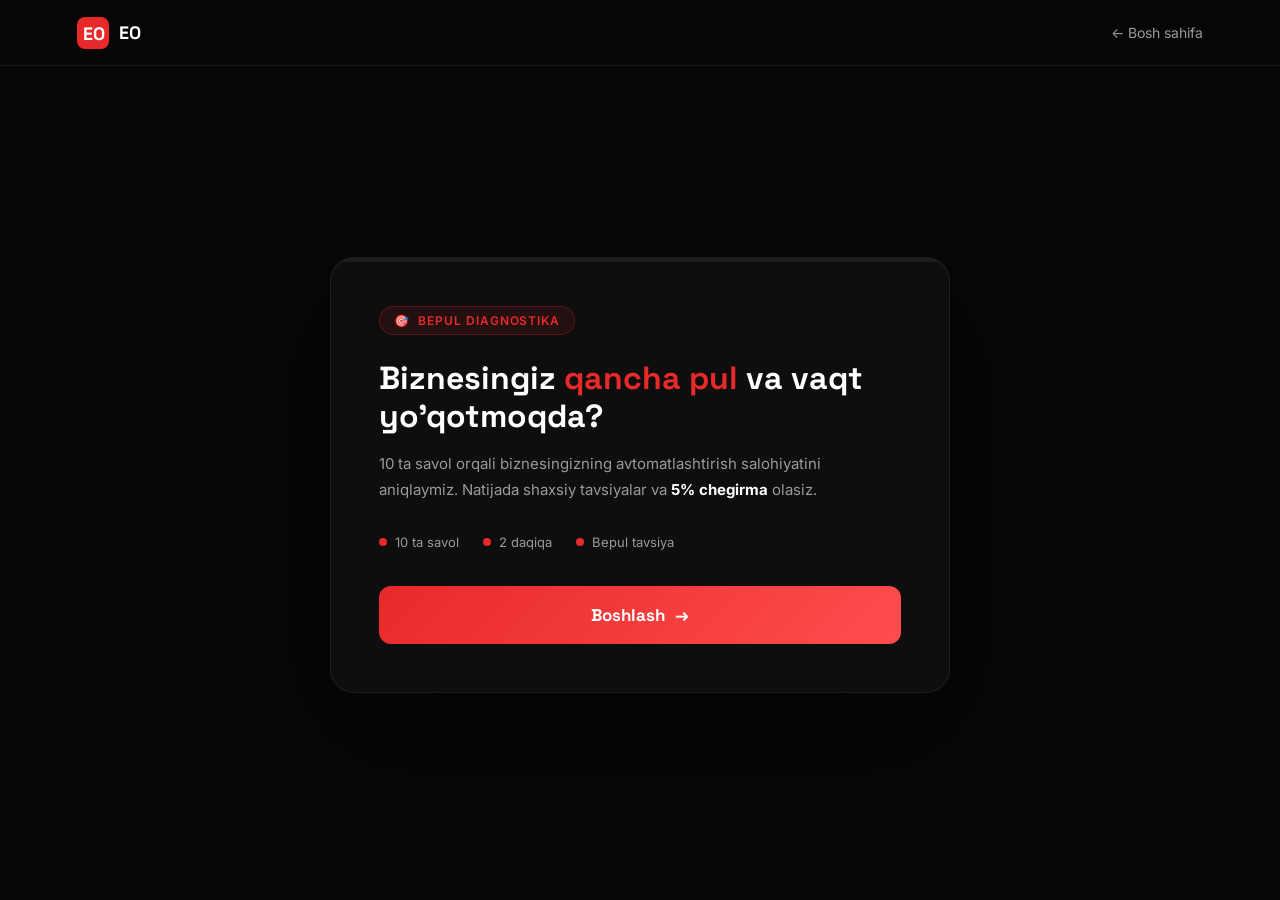
==== quiz.html @ 96eaebfc "Add business diagnostic quiz page for lead generation Co-Authored-By: Claude Sonnet 4.6 <noreply@ant" ====
<!DOCTYPE html>
<html lang="uz">
<head>
  <meta charset="UTF-8">
  <meta name="viewport" content="width=device-width, initial-scale=1.0">
  <title>Bepul Biznes Diagnostika — EO Automation</title>
  <meta name="description" content="Biznesingizni 2 daqiqada diagnostika qiling. 10 ta savol va bepul tavsiya + 5% chegirma.">
  <link href="https://fonts.googleapis.com/css2?family=Space+Grotesk:wght@400;500;600;700;800&family=Inter:wght@400;500;600;700&display=swap" rel="stylesheet">
  <style>
    *, *::before, *::after { box-sizing: border-box; margin: 0; padding: 0; }
    html { scroll-behavior: smooth; }

    :root {
      --bg:    #070707;
      --bg2:   #0e0e0e;
      --bg3:   #141414;
      --bd:    rgba(232,41,42,0.18);
      --bd2:   rgba(255,255,255,0.07);
      --red:   #E8292A;
      --red2:  #FF4D4D;
      --white: #FFFFFF;
      --gray:  #9A9A9A;
      --muted: #444;
      --r:     14px;
    }

    body {
      background: var(--bg);
      color: var(--white);
      font-family: 'Inter', sans-serif;
      min-height: 100vh;
      -webkit-font-smoothing: antialiased;
      overflow-x: hidden;
    }

    ::-webkit-scrollbar { width: 4px; }
    ::-webkit-scrollbar-track { background: var(--bg); }
    ::-webkit-scrollbar-thumb { background: var(--red); border-radius: 2px; }

    /* ── NAV ── */
    nav {
      position: fixed; top: 0; left: 0; right: 0; z-index: 100;
      display: flex; align-items: center; justify-content: space-between;
      padding: 0 6%; height: 66px;
      background: rgba(7,7,7,0.9);
      backdrop-filter: blur(24px);
      border-bottom: 1px solid var(--bd2);
    }
    .nav-logo {
      display: flex; align-items: center; gap: 10px;
      text-decoration: none;
    }
    .nav-logo svg { width: 32px; height: 32px; }
    .nav-logo span {
      font-family: 'Space Grotesk', sans-serif;
      font-weight: 700; font-size: 18px; color: var(--white);
    }
    .nav-back {
      color: var(--gray); font-size: 14px; text-decoration: none;
      display: flex; align-items: center; gap: 6px;
      transition: color .2s;
    }
    .nav-back:hover { color: var(--white); }

    /* ── WRAPPER ── */
    .quiz-wrapper {
      min-height: 100vh;
      display: flex; align-items: center; justify-content: center;
      padding: 90px 20px 40px;
    }

    /* ── CARD ── */
    .quiz-card {
      width: 100%; max-width: 620px;
      background: var(--bg2);
      border: 1px solid var(--bd2);
      border-radius: 24px;
      overflow: hidden;
      box-shadow: 0 40px 120px rgba(0,0,0,0.6);
    }

    /* ── PROGRESS BAR ── */
    .progress-bar-wrap {
      height: 4px; background: rgba(255,255,255,0.06);
    }
    .progress-bar-fill {
      height: 100%;
      background: linear-gradient(90deg, var(--red), var(--red2));
      border-radius: 0 2px 2px 0;
      transition: width .4s cubic-bezier(.4,0,.2,1);
    }

    /* ── CARD INNER ── */
    .quiz-inner {
      padding: 44px 48px 48px;
    }
    @media (max-width: 600px) {
      .quiz-inner { padding: 28px 24px 32px; }
    }

    /* ── STEP COUNTER ── */
    .step-counter {
      font-size: 12px; font-weight: 600; letter-spacing: .12em;
      color: var(--red); text-transform: uppercase;
      margin-bottom: 20px;
    }

    /* ── QUESTION ── */
    .question-text {
      font-family: 'Space Grotesk', sans-serif;
      font-size: 22px; font-weight: 700; line-height: 1.4;
      margin-bottom: 32px;
    }
    @media (max-width: 480px) {
      .question-text { font-size: 18px; }
    }

    /* ── OPTIONS ── */
    .options-grid {
      display: grid;
      grid-template-columns: 1fr 1fr;
      gap: 12px;
      margin-bottom: 32px;
    }
    @media (max-width: 480px) {
      .options-grid { grid-template-columns: 1fr; }
    }

    .option-btn {
      background: var(--bg3);
      border: 1.5px solid var(--bd2);
      border-radius: 12px;
      padding: 16px 18px;
      color: var(--white);
      font-family: 'Inter', sans-serif;
      font-size: 14px; font-weight: 500;
      text-align: left;
      cursor: pointer;
      transition: all .2s;
      display: flex; align-items: center; gap: 10px;
    }
    .option-btn:hover {
      border-color: rgba(232,41,42,0.5);
      background: rgba(232,41,42,0.06);
      transform: translateY(-1px);
    }
    .option-btn.selected {
      border-color: var(--red);
      background: rgba(232,41,42,0.1);
      color: var(--white);
    }
    .option-btn .opt-icon {
      width: 28px; height: 28px; flex-shrink: 0;
      background: rgba(255,255,255,0.05);
      border-radius: 8px;
      display: flex; align-items: center; justify-content: center;
      font-size: 13px; font-weight: 700; color: var(--gray);
      transition: all .2s;
    }
    .option-btn.selected .opt-icon {
      background: var(--red);
      color: var(--white);
    }

    /* ── NEXT BTN ── */
    .next-btn {
      width: 100%;
      background: linear-gradient(135deg, var(--red) 0%, var(--red2) 100%);
      color: var(--white);
      border: none; border-radius: 12px;
      padding: 16px 24px;
      font-family: 'Space Grotesk', sans-serif;
      font-size: 16px; font-weight: 700;
      cursor: pointer;
      transition: all .2s;
      display: flex; align-items: center; justify-content: center; gap: 8px;
      opacity: 0.4; pointer-events: none;
    }
    .next-btn.active {
      opacity: 1; pointer-events: auto;
    }
    .next-btn.active:hover {
      transform: translateY(-2px);
      box-shadow: 0 12px 32px rgba(232,41,42,0.35);
    }

    /* ── SCREENS ── */
    .screen { display: none; }
    .screen.active { display: block; }

    /* ── WELCOME SCREEN ── */
    .welcome-badge {
      display: inline-flex; align-items: center; gap: 8px;
      background: rgba(232,41,42,0.1);
      border: 1px solid rgba(232,41,42,0.25);
      border-radius: 100px;
      padding: 6px 14px;
      font-size: 12px; font-weight: 600; color: var(--red);
      letter-spacing: .08em; text-transform: uppercase;
      margin-bottom: 24px;
    }
    .welcome-title {
      font-family: 'Space Grotesk', sans-serif;
      font-size: 32px; font-weight: 800; line-height: 1.2;
      margin-bottom: 16px;
    }
    .welcome-title span { color: var(--red); }
    @media (max-width: 480px) {
      .welcome-title { font-size: 24px; }
    }
    .welcome-desc {
      color: var(--gray); font-size: 15px; line-height: 1.7;
      margin-bottom: 32px;
    }
    .welcome-stats {
      display: flex; gap: 24px; margin-bottom: 36px;
    }
    .stat-item {
      display: flex; align-items: center; gap: 8px;
      font-size: 13px; color: var(--gray);
    }
    .stat-dot {
      width: 8px; height: 8px; border-radius: 50%;
      background: var(--red); flex-shrink: 0;
    }
    .start-btn {
      width: 100%;
      background: linear-gradient(135deg, var(--red) 0%, var(--red2) 100%);
      color: var(--white); border: none; border-radius: 12px;
      padding: 18px 24px;
      font-family: 'Space Grotesk', sans-serif;
      font-size: 17px; font-weight: 700;
      cursor: pointer;
      transition: all .2s;
      display: flex; align-items: center; justify-content: center; gap: 10px;
    }
    .start-btn:hover {
      transform: translateY(-2px);
      box-shadow: 0 16px 40px rgba(232,41,42,0.4);
    }

    /* ── RESULT SCREEN ── */
    .result-score-wrap {
      display: flex; flex-direction: column; align-items: center;
      margin-bottom: 32px;
    }
    .result-ring {
      width: 120px; height: 120px;
      border-radius: 50%;
      border: 4px solid rgba(255,255,255,0.06);
      position: relative;
      display: flex; align-items: center; justify-content: center;
      margin-bottom: 20px;
    }
    .result-ring svg {
      position: absolute; top: -4px; left: -4px;
      width: 120px; height: 120px;
      transform: rotate(-90deg);
    }
    .result-ring svg circle {
      fill: none;
      stroke-width: 4;
      stroke-linecap: round;
    }
    .result-ring svg .track { stroke: rgba(255,255,255,0.06); }
    .result-ring svg .fill {
      stroke: var(--red);
      transition: stroke-dashoffset 1s cubic-bezier(.4,0,.2,1);
    }
    .result-ring-num {
      font-family: 'Space Grotesk', sans-serif;
      font-size: 30px; font-weight: 800;
      color: var(--white);
      position: relative; z-index: 1;
    }
    .result-label {
      font-size: 14px; font-weight: 600; color: var(--gray);
      text-align: center;
    }
    .result-title {
      font-family: 'Space Grotesk', sans-serif;
      font-size: 24px; font-weight: 700; text-align: center;
      line-height: 1.3; margin-bottom: 12px;
    }
    .result-title span { color: var(--red); }
    .result-desc {
      font-size: 14px; color: var(--gray); line-height: 1.7;
      text-align: center; margin-bottom: 28px;
    }
    .result-perks {
      background: rgba(232,41,42,0.07);
      border: 1px solid rgba(232,41,42,0.2);
      border-radius: 14px;
      padding: 20px 24px;
      margin-bottom: 28px;
    }
    .result-perks-title {
      font-size: 13px; font-weight: 700; color: var(--red);
      letter-spacing: .08em; text-transform: uppercase;
      margin-bottom: 12px;
    }
    .perk-item {
      display: flex; align-items: flex-start; gap: 10px;
      font-size: 14px; color: var(--white); line-height: 1.5;
      margin-bottom: 8px;
    }
    .perk-item:last-child { margin-bottom: 0; }
    .perk-icon { color: var(--red); font-size: 16px; flex-shrink: 0; }

    /* ── LEAD FORM ── */
    .form-group { margin-bottom: 16px; }
    .form-label {
      display: block; font-size: 13px; font-weight: 600;
      color: var(--gray); margin-bottom: 8px;
    }
    .form-input {
      width: 100%;
      background: var(--bg3);
      border: 1.5px solid var(--bd2);
      border-radius: 10px;
      padding: 14px 16px;
      color: var(--white);
      font-family: 'Inter', sans-serif;
      font-size: 15px;
      transition: border-color .2s;
      outline: none;
    }
    .form-input::placeholder { color: var(--muted); }
    .form-input:focus { border-color: rgba(232,41,42,0.5); }
    .form-input:valid:not(:placeholder-shown) { border-color: rgba(232,41,42,0.35); }

    .submit-btn {
      width: 100%;
      background: linear-gradient(135deg, var(--red) 0%, var(--red2) 100%);
      color: var(--white); border: none; border-radius: 12px;
      padding: 17px 24px;
      font-family: 'Space Grotesk', sans-serif;
      font-size: 16px; font-weight: 700;
      cursor: pointer;
      transition: all .2s;
      display: flex; align-items: center; justify-content: center; gap: 8px;
      margin-top: 8px;
    }
    .submit-btn:hover {
      transform: translateY(-2px);
      box-shadow: 0 14px 36px rgba(232,41,42,0.4);
    }
    .submit-btn:disabled {
      opacity: 0.6; pointer-events: none;
    }
    .form-note {
      font-size: 12px; color: var(--muted); text-align: center;
      margin-top: 12px;
    }

    /* ── THANK YOU SCREEN ── */
    .ty-icon {
      width: 72px; height: 72px; border-radius: 50%;
      background: rgba(232,41,42,0.1);
      border: 1px solid rgba(232,41,42,0.25);
      display: flex; align-items: center; justify-content: center;
      font-size: 32px; margin: 0 auto 24px;
    }
    .ty-title {
      font-family: 'Space Grotesk', sans-serif;
      font-size: 26px; font-weight: 800; text-align: center;
      margin-bottom: 12px;
    }
    .ty-desc {
      font-size: 15px; color: var(--gray); text-align: center;
      line-height: 1.7; margin-bottom: 32px;
    }
    .ty-badge {
      background: rgba(232,41,42,0.08);
      border: 1px solid rgba(232,41,42,0.2);
      border-radius: 12px;
      padding: 16px 20px;
      text-align: center;
      margin-bottom: 28px;
    }
    .ty-badge-label {
      font-size: 12px; color: var(--gray); margin-bottom: 4px;
    }
    .ty-badge-val {
      font-family: 'Space Grotesk', sans-serif;
      font-size: 22px; font-weight: 800; color: var(--red);
    }
    .ty-tg-btn {
      width: 100%;
      background: #229ED9;
      color: var(--white); border: none; border-radius: 12px;
      padding: 16px 24px;
      font-family: 'Space Grotesk', sans-serif;
      font-size: 15px; font-weight: 700;
      cursor: pointer; text-decoration: none;
      display: flex; align-items: center; justify-content: center; gap: 10px;
      transition: all .2s;
    }
    .ty-tg-btn:hover {
      background: #1a8ac0;
      transform: translateY(-2px);
    }

    /* ── ANIM ── */
    @keyframes fadeUp {
      from { opacity: 0; transform: translateY(16px); }
      to   { opacity: 1; transform: translateY(0); }
    }
    .screen.active .quiz-anim { animation: fadeUp .35s ease forwards; }

    /* ── DIVIDER ── */
    .divider {
      height: 1px; background: var(--bd2);
      margin: 28px 0;
    }
  </style>
</head>
<body>

<!-- NAV -->
<nav>
  <a class="nav-logo" href="index.html">
    <svg viewBox="0 0 32 32" fill="none">
      <rect width="32" height="32" rx="8" fill="#E8292A"/>
      <text x="6" y="23" font-family="Space Grotesk,sans-serif" font-weight="800" font-size="18" fill="white">EO</text>
    </svg>
    <span>EO</span>
  </a>
  <a class="nav-back" href="index.html">
    ← Bosh sahifa
  </a>
</nav>

<!-- MAIN -->
<div class="quiz-wrapper">
  <div class="quiz-card">
    <!-- Progress bar -->
    <div class="progress-bar-wrap">
      <div class="progress-bar-fill" id="progressFill" style="width:0%"></div>
    </div>

    <div class="quiz-inner">

      <!-- ═══ WELCOME SCREEN ═══ -->
      <div class="screen active" id="screen-welcome">
        <div class="quiz-anim">
          <div class="welcome-badge">
            <span>🎯</span> Bepul diagnostika
          </div>
          <h1 class="welcome-title">Biznesingiz <span>qancha pul</span> va vaqt yo'qotmoqda?</h1>
          <p class="welcome-desc">
            10 ta savol orqali biznesingizning avtomatlashtirish salohiyatini aniqlaymiz.
            Natijada shaxsiy tavsiyalar va <strong style="color:#fff">5% chegirma</strong> olasiz.
          </p>
          <div class="welcome-stats">
            <div class="stat-item">
              <div class="stat-dot"></div>
              <span>10 ta savol</span>
            </div>
            <div class="stat-item">
              <div class="stat-dot"></div>
              <span>2 daqiqa</span>
            </div>
            <div class="stat-item">
              <div class="stat-dot"></div>
              <span>Bepul tavsiya</span>
            </div>
          </div>
          <button class="start-btn" onclick="startQuiz()">
            Boshlash <span>→</span>
          </button>
        </div>
      </div>

      <!-- ═══ QUESTION SCREEN ═══ -->
      <div class="screen" id="screen-question">
        <div class="quiz-anim">
          <div class="step-counter" id="stepCounter">Savol 1 / 10</div>
          <h2 class="question-text" id="questionText"></h2>
          <div class="options-grid" id="optionsGrid"></div>
          <button class="next-btn" id="nextBtn" onclick="nextQuestion()">
            Davom etish <span>→</span>
          </button>
        </div>
      </div>

      <!-- ═══ RESULT SCREEN ═══ -->
      <div class="screen" id="screen-result">
        <div class="quiz-anim">
          <div class="result-score-wrap">
            <div class="result-ring">
              <svg viewBox="0 0 120 120">
                <circle class="track" cx="60" cy="60" r="52"/>
                <circle class="fill" id="ringFill" cx="60" cy="60" r="52"
                  stroke-dasharray="326.7" stroke-dashoffset="326.7"/>
              </svg>
              <div class="result-ring-num" id="scoreNum">0%</div>
            </div>
            <div class="result-label">Avtomatlashtirish salohiyati</div>
          </div>

          <h2 class="result-title" id="resultTitle">Sizning biznesingiz <span>yuqori potensialga</span> ega!</h2>
          <p class="result-desc" id="resultDesc">...</p>

          <div class="result-perks">
            <div class="result-perks-title">🎁 Siz olasiz</div>
            <div class="perk-item"><span class="perk-icon">✓</span> Bepul 30 daqiqalik biznes diagnostikasi</div>
            <div class="perk-item"><span class="perk-icon">✓</span> Shaxsiy avtomatlashtirish rejasi</div>
            <div class="perk-item"><span class="perk-icon">✓</span> <strong style="color:var(--red)">5% chegirma</strong> birinchi loyihangizda</div>
          </div>

          <button class="start-btn" onclick="showLeadForm()">
            Bepul diagnostika olish →
          </button>
        </div>
      </div>

      <!-- ═══ LEAD FORM SCREEN ═══ -->
      <div class="screen" id="screen-form">
        <div class="quiz-anim">
          <div class="step-counter">Oxirgi qadam</div>
          <h2 class="question-text">Bepul diagnostika va 5% chegirma olish uchun</h2>

          <div class="form-group">
            <label class="form-label">Ismingiz</label>
            <input type="text" class="form-input" id="fieldName"
              placeholder="Ism Familiya" required>
          </div>
          <div class="form-group">
            <label class="form-label">Telefon raqamingiz</label>
            <input type="tel" class="form-input" id="fieldPhone"
              placeholder="+998 XX XXX XX XX" required>
          </div>
          <div class="form-group">
            <label class="form-label">Biznes turi (ixtiyoriy)</label>
            <input type="text" class="form-input" id="fieldBusiness"
              placeholder="Masalan: onlayn do'kon, restoran...">
          </div>

          <button class="submit-btn" id="submitBtn" onclick="submitLead()">
            Bepul diagnostika olish 🎯
          </button>
          <p class="form-note">Ma'lumotlaringiz uchinchi shaxslarga berilmaydi</p>
        </div>
      </div>

      <!-- ═══ THANK YOU SCREEN ═══ -->
      <div class="screen" id="screen-thanks">
        <div class="quiz-anim">
          <div class="ty-icon">🎉</div>
          <h2 class="ty-title">Rahmat! Ariza qabul qilindi</h2>
          <p class="ty-desc">
            Mutaxassisimiz <strong style="color:#fff">24 soat ichida</strong> siz bilan bog'lanadi
            va bepul diagnostika o'tkazadi.
          </p>
          <div class="ty-badge">
            <div class="ty-badge-label">Sizning chegirma kodingiz</div>
            <div class="ty-badge-val" id="discountCode">EO-BEPUL-5</div>
          </div>
          <a href="https://t.me/eo_automation" target="_blank" class="ty-tg-btn">
            <svg width="20" height="20" viewBox="0 0 24 24" fill="white">
              <path d="M12 0C5.373 0 0 5.373 0 12s5.373 12 12 12 12-5.373 12-12S18.627 0 12 0zm5.894 8.221l-1.97 9.28c-.145.658-.537.818-1.084.508l-3-2.21-1.447 1.394c-.16.16-.295.295-.605.295l.213-3.053 5.56-5.023c.242-.213-.054-.333-.373-.12l-6.871 4.326-2.962-.924c-.643-.204-.657-.643.136-.953l11.57-4.461c.537-.194 1.006.131.833.941z"/>
            </svg>
            Telegram kanalimizga qo'shiling
          </a>
        </div>
      </div>

    </div><!-- /quiz-inner -->
  </div><!-- /quiz-card -->
</div><!-- /quiz-wrapper -->

<script>
// ─── CONFIG ──────────────────────────────────────────────────────────────────
// n8n webhook URL - bu yerga o'zingizning webhook URL ni qo'ying
const WEBHOOK_URL = 'https://contentrealy.app.n8n.cloud/webhook/quiz-lead';

// Telegram kanal link
const TG_CHANNEL = 'https://t.me/eo_automation';

// ─── QUESTIONS ───────────────────────────────────────────────────────────────
const questions = [
  {
    text: "Biznesingizda nechta xodim ishlaydi?",
    options: ["1–5 kishi", "6–20 kishi", "21–50 kishi", "50+ kishi"],
    scores: [1, 2, 3, 4]
  },
  {
    text: "Qaysi jarayonlar eng ko'p vaqt oladi?",
    options: ["Hujjatlar / hisobotlar", "Mijozlar bilan aloqa", "Ma'lumot kiritish", "Moliya / hisob-kitob"],
    scores: [3, 2, 4, 3]
  },
  {
    text: "Kuniga necha soat takroriy ishlar qilasiz?",
    options: ["1–2 soat", "3–4 soat", "5–6 soat", "6+ soat"],
    scores: [1, 2, 3, 4]
  },
  {
    text: "Hozir qanday vositalar ishlatiladi?",
    options: ["Faqat Excel / Sheets", "CRM tizimi bor", "Maxsus dastur", "Hech qanday tizim yo'q"],
    scores: [3, 2, 2, 4]
  },
  {
    text: "Avtomatlashtirish haqida bilimingiz qanday?",
    options: ["Umuman bilmayman", "Eshitganman, ishlatmaganman", "Bir oz tajribam bor", "Yaxshi tushunaman"],
    scores: [2, 3, 3, 4]
  },
  {
    text: "Oyiga takroriy ishlarga qancha xarajat qilasiz?",
    options: ["$500 gacha", "$500 – $2,000", "$2,000 – $5,000", "$5,000+"],
    scores: [1, 2, 3, 4]
  },
  {
    text: "Biznesingizda eng katta muammo nima?",
    options: ["Vaqt etishmaydi", "Xatolar ko'p uchraydi", "Xodimlar yetarli emas", "Mijozlar yo'qoladi"],
    scores: [3, 4, 3, 4]
  },
  {
    text: "Qaysi sohadagi biznes?",
    options: ["E-commerce / onlayn savdo", "Xizmat ko'rsatish", "Ishlab chiqarish", "Boshqa soha"],
    scores: [4, 3, 3, 2]
  },
  {
    text: "Avtomatlashtirish uchun oylik byudjet?",
    options: ["$200 gacha", "$200 – $500", "$500 – $1,500", "$1,500+"],
    scores: [1, 2, 3, 4]
  },
  {
    text: "Qachon natija ko'rishni xohlaysiz?",
    options: ["1 oy ichida", "2–3 oy ichida", "3–6 oy ichida", "Shoshilmayman"],
    scores: [4, 3, 2, 1]
  }
];

// ─── STATE ────────────────────────────────────────────────────────────────────
let currentQ = 0;
let answers = [];
let selectedOption = null;
let totalScore = 0;

// ─── HELPERS ──────────────────────────────────────────────────────────────────
function showScreen(id) {
  document.querySelectorAll('.screen').forEach(s => s.classList.remove('active'));
  document.getElementById(id).classList.add('active');
  // force reflow for animation
  void document.getElementById(id).offsetWidth;
}

function updateProgress(step, total) {
  const pct = total === 0 ? 0 : Math.round((step / total) * 100);
  document.getElementById('progressFill').style.width = pct + '%';
}

// ─── FLOW ─────────────────────────────────────────────────────────────────────
function startQuiz() {
  currentQ = 0;
  answers = [];
  totalScore = 0;
  selectedOption = null;
  showScreen('screen-question');
  renderQuestion();
}

function renderQuestion() {
  const q = questions[currentQ];
  document.getElementById('stepCounter').textContent = `Savol ${currentQ + 1} / ${questions.length}`;
  document.getElementById('questionText').textContent = q.text;

  const grid = document.getElementById('optionsGrid');
  grid.innerHTML = '';
  const labels = ['A', 'B', 'C', 'D'];

  q.options.forEach((opt, i) => {
    const btn = document.createElement('button');
    btn.className = 'option-btn';
    btn.innerHTML = `<span class="opt-icon">${labels[i]}</span>${opt}`;
    btn.onclick = () => selectOption(i, btn);
    grid.appendChild(btn);
  });

  // reset next button
  const nb = document.getElementById('nextBtn');
  nb.classList.remove('active');
  selectedOption = null;

  updateProgress(currentQ, questions.length);
}

function selectOption(idx, btn) {
  document.querySelectorAll('.option-btn').forEach(b => b.classList.remove('selected'));
  btn.classList.add('selected');
  selectedOption = idx;
  document.getElementById('nextBtn').classList.add('active');
}

function nextQuestion() {
  if (selectedOption === null) return;

  const q = questions[currentQ];
  answers.push({
    question: q.text,
    answer: q.options[selectedOption],
    score: q.scores[selectedOption]
  });
  totalScore += q.scores[selectedOption];

  currentQ++;
  selectedOption = null;

  if (currentQ < questions.length) {
    renderQuestion();
  } else {
    updateProgress(questions.length, questions.length);
    showResults();
  }
}

// ─── RESULTS ──────────────────────────────────────────────────────────────────
function showResults() {
  const maxScore = questions.reduce((s, q) => s + Math.max(...q.scores), 0); // 38
  const pct = Math.round((totalScore / maxScore) * 100);

  showScreen('screen-result');

  // animate ring
  setTimeout(() => {
    const circumference = 326.7;
    const offset = circumference - (pct / 100) * circumference;
    document.getElementById('ringFill').style.strokeDashoffset = offset;
    document.getElementById('scoreNum').textContent = pct + '%';
  }, 200);

  // title & desc
  let title, desc;
  if (pct >= 75) {
    title = 'Biznesingiz <span>juda yuqori potensialga</span> ega!';
    desc = `Tahlilimizga ko'ra, biznesingizda oyiga 80+ soat va katta miqdordagi xarajatlar avtomatlashtirish orqali tejash mumkin. Siz darhol boshlashingiz kerak!`;
  } else if (pct >= 50) {
    title = 'Biznesingiz <span>yaxshi potensialga</span> ega!';
    desc = `Hozirgi holatingizda 50–60% jarayonlarni avtomatlashtirish mumkin. Bu sizga oyiga 40–60 soat va sezilarli pul tejaydigan imkoniyat beradi.`;
  } else {
    title = 'Biznesingizda <span>o\'sish imkoniyati</span> bor!';
    desc = `Hatto nisbatan kichik jarayonlarni ham avtomatlashtirish orqali vaqt va xarajatlarni kamaytirib, biznesingizni yangi darajaga olib chiqish mumkin.`;
  }

  document.getElementById('resultTitle').innerHTML = title;
  document.getElementById('resultDesc').textContent = desc;
}

function showLeadForm() {
  showScreen('screen-form');
  updateProgress(10, 10);
}

// ─── SUBMIT LEAD ──────────────────────────────────────────────────────────────
async function submitLead() {
  const name     = document.getElementById('fieldName').value.trim();
  const phone    = document.getElementById('fieldPhone').value.trim();
  const business = document.getElementById('fieldBusiness').value.trim();

  if (!name || !phone) {
    alert('Iltimos, ism va telefon raqamingizni kiriting.');
    return;
  }

  const btn = document.getElementById('submitBtn');
  btn.disabled = true;
  btn.textContent = 'Yuborilmoqda...';

  const maxScore = questions.reduce((s, q) => s + Math.max(...q.scores), 0);
  const pct = Math.round((totalScore / maxScore) * 100);

  const payload = {
    name,
    phone,
    business,
    score: pct,
    totalPoints: totalScore,
    source: 'website-quiz',
    timestamp: new Date().toISOString(),
    answers: answers.map(a => ({ q: a.question, a: a.answer }))
  };

  try {
    await fetch(WEBHOOK_URL, {
      method: 'POST',
      headers: { 'Content-Type': 'application/json' },
      body: JSON.stringify(payload)
    });
  } catch (e) {
    // webhook failed — still show thank you
    console.warn('Webhook error:', e);
  }

  showScreen('screen-thanks');
  // update TG button href
  document.querySelector('.ty-tg-btn').href = TG_CHANNEL;
}
</script>

</body>
</html>
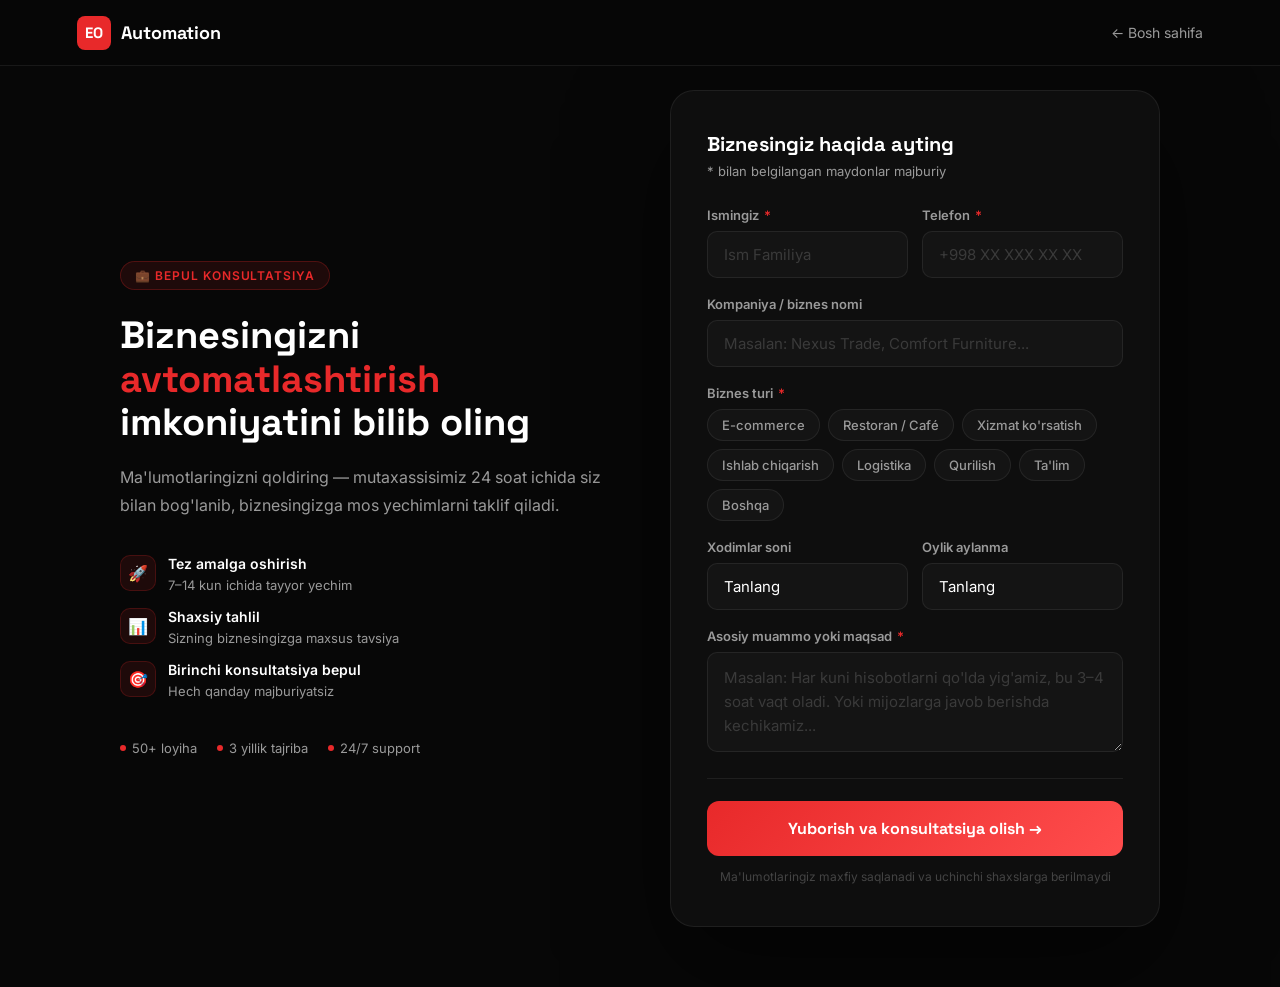
==== commit 0a514295: "Replace quiz with business info lead capture form Co-Authored-By: Claude Sonnet 4.6 <noreply@anthrop" ====
--- a/quiz.html
+++ b/quiz.html
@@ -3,8 +3,8 @@
 <head>
   <meta charset="UTF-8">
   <meta name="viewport" content="width=device-width, initial-scale=1.0">
-  <title>Bepul Biznes Diagnostika — EO Automation</title>
-  <meta name="description" content="Biznesingizni 2 daqiqada diagnostika qiling. 10 ta savol va bepul tavsiya + 5% chegirma.">
+  <title>Biznesingiz haqida — EO Automation</title>
+  <meta name="description" content="Biznesingiz haqida ma'lumot qoldiring. Mutaxassisimiz siz bilan bog'lanadi.">
   <link href="https://fonts.googleapis.com/css2?family=Space+Grotesk:wght@400;500;600;700;800&family=Inter:wght@400;500;600;700&display=swap" rel="stylesheet">
   <style>
     *, *::before, *::after { box-sizing: border-box; margin: 0; padding: 0; }
@@ -14,14 +14,11 @@
       --bg:    #070707;
       --bg2:   #0e0e0e;
       --bg3:   #141414;
-      --bd:    rgba(232,41,42,0.18);
       --bd2:   rgba(255,255,255,0.07);
       --red:   #E8292A;
       --red2:  #FF4D4D;
       --white: #FFFFFF;
       --gray:  #9A9A9A;
-      --muted: #444;
-      --r:     14px;
     }
 
     body {
@@ -30,19 +27,18 @@
       font-family: 'Inter', sans-serif;
       min-height: 100vh;
       -webkit-font-smoothing: antialiased;
-      overflow-x: hidden;
     }
 
     ::-webkit-scrollbar { width: 4px; }
     ::-webkit-scrollbar-track { background: var(--bg); }
     ::-webkit-scrollbar-thumb { background: var(--red); border-radius: 2px; }
 
-    /* ── NAV ── */
+    /* NAV */
     nav {
       position: fixed; top: 0; left: 0; right: 0; z-index: 100;
       display: flex; align-items: center; justify-content: space-between;
       padding: 0 6%; height: 66px;
-      background: rgba(7,7,7,0.9);
+      background: rgba(7,7,7,0.92);
       backdrop-filter: blur(24px);
       border-bottom: 1px solid var(--bd2);
     }
@@ -50,7 +46,13 @@
       display: flex; align-items: center; gap: 10px;
       text-decoration: none;
     }
-    .nav-logo svg { width: 32px; height: 32px; }
+    .logo-box {
+      width: 34px; height: 34px; border-radius: 8px;
+      background: var(--red);
+      display: flex; align-items: center; justify-content: center;
+      font-family: 'Space Grotesk', sans-serif;
+      font-weight: 800; font-size: 15px; color: #fff;
+    }
     .nav-logo span {
       font-family: 'Space Grotesk', sans-serif;
       font-weight: 700; font-size: 18px; color: var(--white);
@@ -62,134 +64,26 @@
     }
     .nav-back:hover { color: var(--white); }
 
-    /* ── WRAPPER ── */
-    .quiz-wrapper {
+    /* PAGE */
+    .page {
       min-height: 100vh;
       display: flex; align-items: center; justify-content: center;
-      padding: 90px 20px 40px;
-    }
-
-    /* ── CARD ── */
-    .quiz-card {
-      width: 100%; max-width: 620px;
-      background: var(--bg2);
-      border: 1px solid var(--bd2);
-      border-radius: 24px;
-      overflow: hidden;
-      box-shadow: 0 40px 120px rgba(0,0,0,0.6);
-    }
-
-    /* ── PROGRESS BAR ── */
-    .progress-bar-wrap {
-      height: 4px; background: rgba(255,255,255,0.06);
-    }
-    .progress-bar-fill {
-      height: 100%;
-      background: linear-gradient(90deg, var(--red), var(--red2));
-      border-radius: 0 2px 2px 0;
-      transition: width .4s cubic-bezier(.4,0,.2,1);
-    }
-
-    /* ── CARD INNER ── */
-    .quiz-inner {
-      padding: 44px 48px 48px;
-    }
-    @media (max-width: 600px) {
-      .quiz-inner { padding: 28px 24px 32px; }
-    }
-
-    /* ── STEP COUNTER ── */
-    .step-counter {
-      font-size: 12px; font-weight: 600; letter-spacing: .12em;
-      color: var(--red); text-transform: uppercase;
-      margin-bottom: 20px;
-    }
-
-    /* ── QUESTION ── */
-    .question-text {
-      font-family: 'Space Grotesk', sans-serif;
-      font-size: 22px; font-weight: 700; line-height: 1.4;
-      margin-bottom: 32px;
-    }
-    @media (max-width: 480px) {
-      .question-text { font-size: 18px; }
-    }
-
-    /* ── OPTIONS ── */
-    .options-grid {
-      display: grid;
-      grid-template-columns: 1fr 1fr;
-      gap: 12px;
-      margin-bottom: 32px;
-    }
-    @media (max-width: 480px) {
-      .options-grid { grid-template-columns: 1fr; }
-    }
-
-    .option-btn {
-      background: var(--bg3);
-      border: 1.5px solid var(--bd2);
-      border-radius: 12px;
-      padding: 16px 18px;
-      color: var(--white);
-      font-family: 'Inter', sans-serif;
-      font-size: 14px; font-weight: 500;
-      text-align: left;
-      cursor: pointer;
-      transition: all .2s;
-      display: flex; align-items: center; gap: 10px;
-    }
-    .option-btn:hover {
-      border-color: rgba(232,41,42,0.5);
-      background: rgba(232,41,42,0.06);
-      transform: translateY(-1px);
-    }
-    .option-btn.selected {
-      border-color: var(--red);
-      background: rgba(232,41,42,0.1);
-      color: var(--white);
-    }
-    .option-btn .opt-icon {
-      width: 28px; height: 28px; flex-shrink: 0;
-      background: rgba(255,255,255,0.05);
-      border-radius: 8px;
-      display: flex; align-items: center; justify-content: center;
-      font-size: 13px; font-weight: 700; color: var(--gray);
-      transition: all .2s;
-    }
-    .option-btn.selected .opt-icon {
-      background: var(--red);
-      color: var(--white);
-    }
-
-    /* ── NEXT BTN ── */
-    .next-btn {
-      width: 100%;
-      background: linear-gradient(135deg, var(--red) 0%, var(--red2) 100%);
-      color: var(--white);
-      border: none; border-radius: 12px;
-      padding: 16px 24px;
-      font-family: 'Space Grotesk', sans-serif;
-      font-size: 16px; font-weight: 700;
-      cursor: pointer;
-      transition: all .2s;
-      display: flex; align-items: center; justify-content: center; gap: 8px;
-      opacity: 0.4; pointer-events: none;
-    }
-    .next-btn.active {
-      opacity: 1; pointer-events: auto;
-    }
-    .next-btn.active:hover {
-      transform: translateY(-2px);
-      box-shadow: 0 12px 32px rgba(232,41,42,0.35);
-    }
-
-    /* ── SCREENS ── */
-    .screen { display: none; }
-    .screen.active { display: block; }
-
-    /* ── WELCOME SCREEN ── */
-    .welcome-badge {
+      padding: 90px 20px 60px;
+    }
+
+    .container {
+      width: 100%; max-width: 1040px;
+      display: grid; grid-template-columns: 1fr 1fr;
+      gap: 60px; align-items: center;
+    }
+    @media (max-width: 780px) {
+      .container { grid-template-columns: 1fr; gap: 40px; }
+      .left-side { text-align: center; }
+      .trust-row { justify-content: center; }
+    }
+
+    /* LEFT */
+    .badge {
       display: inline-flex; align-items: center; gap: 8px;
       background: rgba(232,41,42,0.1);
       border: 1px solid rgba(232,41,42,0.25);
@@ -199,135 +93,137 @@
       letter-spacing: .08em; text-transform: uppercase;
       margin-bottom: 24px;
     }
-    .welcome-title {
-      font-family: 'Space Grotesk', sans-serif;
-      font-size: 32px; font-weight: 800; line-height: 1.2;
-      margin-bottom: 16px;
-    }
-    .welcome-title span { color: var(--red); }
-    @media (max-width: 480px) {
-      .welcome-title { font-size: 24px; }
-    }
-    .welcome-desc {
-      color: var(--gray); font-size: 15px; line-height: 1.7;
-      margin-bottom: 32px;
-    }
-    .welcome-stats {
-      display: flex; gap: 24px; margin-bottom: 36px;
-    }
-    .stat-item {
-      display: flex; align-items: center; gap: 8px;
+    .left-title {
+      font-family: 'Space Grotesk', sans-serif;
+      font-size: 38px; font-weight: 800; line-height: 1.15;
+      margin-bottom: 18px;
+    }
+    .left-title span { color: var(--red); }
+    @media (max-width: 900px) { .left-title { font-size: 28px; } }
+    @media (max-width: 480px) { .left-title { font-size: 24px; } }
+
+    .left-desc {
+      font-size: 16px; color: var(--gray); line-height: 1.75;
+      margin-bottom: 36px;
+    }
+
+    .features {
+      display: flex; flex-direction: column; gap: 14px;
+      margin-bottom: 40px;
+    }
+    .feat-item {
+      display: flex; align-items: flex-start; gap: 12px;
+    }
+    .feat-icon {
+      width: 36px; height: 36px; border-radius: 10px;
+      background: rgba(232,41,42,0.1);
+      border: 1px solid rgba(232,41,42,0.2);
+      display: flex; align-items: center; justify-content: center;
+      font-size: 16px; flex-shrink: 0;
+    }
+    .feat-text strong {
+      display: block; font-size: 14px; font-weight: 600; color: var(--white);
+      margin-bottom: 2px;
+    }
+    .feat-text span { font-size: 13px; color: var(--gray); }
+
+    .trust-row {
+      display: flex; align-items: center; gap: 20px; flex-wrap: wrap;
+    }
+    .trust-item {
+      display: flex; align-items: center; gap: 6px;
       font-size: 13px; color: var(--gray);
     }
-    .stat-dot {
-      width: 8px; height: 8px; border-radius: 50%;
-      background: var(--red); flex-shrink: 0;
-    }
-    .start-btn {
-      width: 100%;
-      background: linear-gradient(135deg, var(--red) 0%, var(--red2) 100%);
-      color: var(--white); border: none; border-radius: 12px;
-      padding: 18px 24px;
-      font-family: 'Space Grotesk', sans-serif;
-      font-size: 17px; font-weight: 700;
-      cursor: pointer;
-      transition: all .2s;
-      display: flex; align-items: center; justify-content: center; gap: 10px;
-    }
-    .start-btn:hover {
-      transform: translateY(-2px);
-      box-shadow: 0 16px 40px rgba(232,41,42,0.4);
-    }
-
-    /* ── RESULT SCREEN ── */
-    .result-score-wrap {
-      display: flex; flex-direction: column; align-items: center;
-      margin-bottom: 32px;
-    }
-    .result-ring {
-      width: 120px; height: 120px;
-      border-radius: 50%;
-      border: 4px solid rgba(255,255,255,0.06);
-      position: relative;
-      display: flex; align-items: center; justify-content: center;
-      margin-bottom: 20px;
-    }
-    .result-ring svg {
-      position: absolute; top: -4px; left: -4px;
-      width: 120px; height: 120px;
-      transform: rotate(-90deg);
-    }
-    .result-ring svg circle {
-      fill: none;
-      stroke-width: 4;
-      stroke-linecap: round;
-    }
-    .result-ring svg .track { stroke: rgba(255,255,255,0.06); }
-    .result-ring svg .fill {
-      stroke: var(--red);
-      transition: stroke-dashoffset 1s cubic-bezier(.4,0,.2,1);
-    }
-    .result-ring-num {
-      font-family: 'Space Grotesk', sans-serif;
-      font-size: 30px; font-weight: 800;
-      color: var(--white);
-      position: relative; z-index: 1;
-    }
-    .result-label {
-      font-size: 14px; font-weight: 600; color: var(--gray);
-      text-align: center;
-    }
-    .result-title {
-      font-family: 'Space Grotesk', sans-serif;
-      font-size: 24px; font-weight: 700; text-align: center;
-      line-height: 1.3; margin-bottom: 12px;
-    }
-    .result-title span { color: var(--red); }
-    .result-desc {
-      font-size: 14px; color: var(--gray); line-height: 1.7;
-      text-align: center; margin-bottom: 28px;
-    }
-    .result-perks {
-      background: rgba(232,41,42,0.07);
-      border: 1px solid rgba(232,41,42,0.2);
-      border-radius: 14px;
-      padding: 20px 24px;
+    .trust-dot {
+      width: 6px; height: 6px; border-radius: 50%;
+      background: var(--red);
+    }
+
+    /* CARD */
+    .card {
+      background: var(--bg2);
+      border: 1px solid var(--bd2);
+      border-radius: 24px;
+      padding: 40px 36px;
+      box-shadow: 0 40px 100px rgba(0,0,0,0.5);
+    }
+    @media (max-width: 480px) { .card { padding: 28px 20px; } }
+
+    .card-title {
+      font-family: 'Space Grotesk', sans-serif;
+      font-size: 20px; font-weight: 700;
+      margin-bottom: 6px;
+    }
+    .card-sub {
+      font-size: 13px; color: var(--gray);
       margin-bottom: 28px;
     }
-    .result-perks-title {
-      font-size: 13px; font-weight: 700; color: var(--red);
-      letter-spacing: .08em; text-transform: uppercase;
-      margin-bottom: 12px;
-    }
-    .perk-item {
-      display: flex; align-items: flex-start; gap: 10px;
-      font-size: 14px; color: var(--white); line-height: 1.5;
-      margin-bottom: 8px;
-    }
-    .perk-item:last-child { margin-bottom: 0; }
-    .perk-icon { color: var(--red); font-size: 16px; flex-shrink: 0; }
-
-    /* ── LEAD FORM ── */
-    .form-group { margin-bottom: 16px; }
+
+    .form-group { margin-bottom: 18px; }
     .form-label {
       display: block; font-size: 13px; font-weight: 600;
       color: var(--gray); margin-bottom: 8px;
     }
-    .form-input {
+    .form-label .req { color: var(--red); margin-left: 2px; }
+
+    .form-input,
+    .form-textarea,
+    .form-select {
       width: 100%;
       background: var(--bg3);
       border: 1.5px solid var(--bd2);
       border-radius: 10px;
-      padding: 14px 16px;
+      padding: 13px 16px;
       color: var(--white);
       font-family: 'Inter', sans-serif;
       font-size: 15px;
-      transition: border-color .2s;
+      transition: border-color .2s, background .2s;
       outline: none;
-    }
-    .form-input::placeholder { color: var(--muted); }
-    .form-input:focus { border-color: rgba(232,41,42,0.5); }
-    .form-input:valid:not(:placeholder-shown) { border-color: rgba(232,41,42,0.35); }
+      appearance: none;
+    }
+    .form-input::placeholder,
+    .form-textarea::placeholder { color: #3a3a3a; }
+    .form-input:focus,
+    .form-textarea:focus,
+    .form-select:focus {
+      border-color: rgba(232,41,42,0.55);
+      background: #161616;
+    }
+    .form-textarea {
+      resize: vertical;
+      min-height: 100px;
+      line-height: 1.6;
+    }
+    .form-select { cursor: pointer; }
+    .form-select option { background: #1a1a1a; color: var(--white); }
+
+    .form-row {
+      display: grid; grid-template-columns: 1fr 1fr; gap: 14px;
+    }
+    @media (max-width: 480px) { .form-row { grid-template-columns: 1fr; } }
+
+    /* chips */
+    .chip-group {
+      display: flex; flex-wrap: wrap; gap: 8px;
+    }
+    .chip {
+      background: var(--bg3);
+      border: 1.5px solid var(--bd2);
+      border-radius: 100px;
+      padding: 7px 14px;
+      font-size: 13px; font-weight: 500; color: var(--gray);
+      cursor: pointer;
+      transition: all .18s;
+      user-select: none;
+    }
+    .chip:hover { border-color: rgba(232,41,42,0.4); color: var(--white); }
+    .chip.selected {
+      border-color: var(--red);
+      background: rgba(232,41,42,0.1);
+      color: var(--white);
+    }
+
+    .divider { height: 1px; background: var(--bd2); margin: 22px 0; }
 
     .submit-btn {
       width: 100%;
@@ -339,446 +235,241 @@
       cursor: pointer;
       transition: all .2s;
       display: flex; align-items: center; justify-content: center; gap: 8px;
-      margin-top: 8px;
-    }
-    .submit-btn:hover {
+    }
+    .submit-btn:hover:not(:disabled) {
       transform: translateY(-2px);
-      box-shadow: 0 14px 36px rgba(232,41,42,0.4);
-    }
-    .submit-btn:disabled {
-      opacity: 0.6; pointer-events: none;
-    }
+      box-shadow: 0 14px 36px rgba(232,41,42,0.38);
+    }
+    .submit-btn:disabled { opacity: 0.55; cursor: not-allowed; }
+
     .form-note {
-      font-size: 12px; color: var(--muted); text-align: center;
-      margin-top: 12px;
-    }
-
-    /* ── THANK YOU SCREEN ── */
-    .ty-icon {
+      font-size: 12px; color: #444; text-align: center;
+      margin-top: 12px; line-height: 1.5;
+    }
+
+    /* SUCCESS */
+    .success-state { display: none; text-align: center; padding: 20px 0; }
+    .success-icon {
       width: 72px; height: 72px; border-radius: 50%;
       background: rgba(232,41,42,0.1);
       border: 1px solid rgba(232,41,42,0.25);
       display: flex; align-items: center; justify-content: center;
-      font-size: 32px; margin: 0 auto 24px;
-    }
-    .ty-title {
-      font-family: 'Space Grotesk', sans-serif;
-      font-size: 26px; font-weight: 800; text-align: center;
-      margin-bottom: 12px;
-    }
-    .ty-desc {
-      font-size: 15px; color: var(--gray); text-align: center;
-      line-height: 1.7; margin-bottom: 32px;
-    }
-    .ty-badge {
-      background: rgba(232,41,42,0.08);
-      border: 1px solid rgba(232,41,42,0.2);
-      border-radius: 12px;
-      padding: 16px 20px;
-      text-align: center;
+      font-size: 32px; margin: 0 auto 22px;
+    }
+    .success-title {
+      font-family: 'Space Grotesk', sans-serif;
+      font-size: 22px; font-weight: 800;
+      margin-bottom: 10px;
+    }
+    .success-desc {
+      font-size: 14px; color: var(--gray); line-height: 1.7;
       margin-bottom: 28px;
     }
-    .ty-badge-label {
-      font-size: 12px; color: var(--gray); margin-bottom: 4px;
-    }
-    .ty-badge-val {
-      font-family: 'Space Grotesk', sans-serif;
-      font-size: 22px; font-weight: 800; color: var(--red);
-    }
-    .ty-tg-btn {
-      width: 100%;
-      background: #229ED9;
-      color: var(--white); border: none; border-radius: 12px;
-      padding: 16px 24px;
-      font-family: 'Space Grotesk', sans-serif;
-      font-size: 15px; font-weight: 700;
-      cursor: pointer; text-decoration: none;
+    .tg-btn {
       display: flex; align-items: center; justify-content: center; gap: 10px;
-      transition: all .2s;
-    }
-    .ty-tg-btn:hover {
-      background: #1a8ac0;
-      transform: translateY(-2px);
-    }
-
-    /* ── ANIM ── */
+      width: 100%; background: #229ED9; color: #fff; border: none;
+      border-radius: 12px; padding: 15px 24px;
+      font-family: 'Space Grotesk', sans-serif; font-size: 15px; font-weight: 700;
+      text-decoration: none; transition: background .2s;
+    }
+    .tg-btn:hover { background: #1a8ac0; }
+
     @keyframes fadeUp {
-      from { opacity: 0; transform: translateY(16px); }
+      from { opacity: 0; transform: translateY(20px); }
       to   { opacity: 1; transform: translateY(0); }
     }
-    .screen.active .quiz-anim { animation: fadeUp .35s ease forwards; }
-
-    /* ── DIVIDER ── */
-    .divider {
-      height: 1px; background: var(--bd2);
-      margin: 28px 0;
-    }
+    .card      { animation: fadeUp .4s ease forwards; }
+    .left-side { animation: fadeUp .4s ease .1s both; }
   </style>
 </head>
 <body>
 
-<!-- NAV -->
 <nav>
   <a class="nav-logo" href="index.html">
-    <svg viewBox="0 0 32 32" fill="none">
-      <rect width="32" height="32" rx="8" fill="#E8292A"/>
-      <text x="6" y="23" font-family="Space Grotesk,sans-serif" font-weight="800" font-size="18" fill="white">EO</text>
-    </svg>
-    <span>EO</span>
+    <div class="logo-box">EO</div>
+    <span>Automation</span>
   </a>
-  <a class="nav-back" href="index.html">
-    ← Bosh sahifa
-  </a>
+  <a class="nav-back" href="index.html">← Bosh sahifa</a>
 </nav>
 
-<!-- MAIN -->
-<div class="quiz-wrapper">
-  <div class="quiz-card">
-    <!-- Progress bar -->
-    <div class="progress-bar-wrap">
-      <div class="progress-bar-fill" id="progressFill" style="width:0%"></div>
+<div class="page">
+  <div class="container">
+
+    <!-- LEFT -->
+    <div class="left-side">
+      <div class="badge">💼 Bepul konsultatsiya</div>
+      <h1 class="left-title">
+        Biznesingizni <span>avtomatlashtirish</span> imkoniyatini bilib oling
+      </h1>
+      <p class="left-desc">
+        Ma'lumotlaringizni qoldiring — mutaxassisimiz 24 soat ichida siz bilan bog'lanib,
+        biznesingizga mos yechimlarni taklif qiladi.
+      </p>
+
+      <div class="features">
+        <div class="feat-item">
+          <div class="feat-icon">🚀</div>
+          <div class="feat-text">
+            <strong>Tez amalga oshirish</strong>
+            <span>7–14 kun ichida tayyor yechim</span>
+          </div>
+        </div>
+        <div class="feat-item">
+          <div class="feat-icon">📊</div>
+          <div class="feat-text">
+            <strong>Shaxsiy tahlil</strong>
+            <span>Sizning biznesingizga maxsus tavsiya</span>
+          </div>
+        </div>
+        <div class="feat-item">
+          <div class="feat-icon">🎯</div>
+          <div class="feat-text">
+            <strong>Birinchi konsultatsiya bepul</strong>
+            <span>Hech qanday majburiyatsiz</span>
+          </div>
+        </div>
+      </div>
+
+      <div class="trust-row">
+        <div class="trust-item"><div class="trust-dot"></div>50+ loyiha</div>
+        <div class="trust-item"><div class="trust-dot"></div>3 yillik tajriba</div>
+        <div class="trust-item"><div class="trust-dot"></div>24/7 support</div>
+      </div>
     </div>
 
-    <div class="quiz-inner">
-
-      <!-- ═══ WELCOME SCREEN ═══ -->
-      <div class="screen active" id="screen-welcome">
-        <div class="quiz-anim">
-          <div class="welcome-badge">
-            <span>🎯</span> Bepul diagnostika
-          </div>
-          <h1 class="welcome-title">Biznesingiz <span>qancha pul</span> va vaqt yo'qotmoqda?</h1>
-          <p class="welcome-desc">
-            10 ta savol orqali biznesingizning avtomatlashtirish salohiyatini aniqlaymiz.
-            Natijada shaxsiy tavsiyalar va <strong style="color:#fff">5% chegirma</strong> olasiz.
-          </p>
-          <div class="welcome-stats">
-            <div class="stat-item">
-              <div class="stat-dot"></div>
-              <span>10 ta savol</span>
-            </div>
-            <div class="stat-item">
-              <div class="stat-dot"></div>
-              <span>2 daqiqa</span>
-            </div>
-            <div class="stat-item">
-              <div class="stat-dot"></div>
-              <span>Bepul tavsiya</span>
-            </div>
-          </div>
-          <button class="start-btn" onclick="startQuiz()">
-            Boshlash <span>→</span>
-          </button>
-        </div>
+    <!-- CARD -->
+    <div class="card">
+
+      <!-- FORM -->
+      <div id="formState">
+        <div class="card-title">Biznesingiz haqida ayting</div>
+        <div class="card-sub">* bilan belgilangan maydonlar majburiy</div>
+
+        <div class="form-row">
+          <div class="form-group">
+            <label class="form-label">Ismingiz <span class="req">*</span></label>
+            <input type="text" class="form-input" id="fName" placeholder="Ism Familiya">
+          </div>
+          <div class="form-group">
+            <label class="form-label">Telefon <span class="req">*</span></label>
+            <input type="tel" class="form-input" id="fPhone" placeholder="+998 XX XXX XX XX">
+          </div>
+        </div>
+
+        <div class="form-group">
+          <label class="form-label">Kompaniya / biznes nomi</label>
+          <input type="text" class="form-input" id="fCompany"
+            placeholder="Masalan: Nexus Trade, Comfort Furniture...">
+        </div>
+
+        <div class="form-group">
+          <label class="form-label">Biznes turi <span class="req">*</span></label>
+          <div class="chip-group" id="chipGroup">
+            <div class="chip" onclick="toggleChip(this)">E-commerce</div>
+            <div class="chip" onclick="toggleChip(this)">Restoran / Café</div>
+            <div class="chip" onclick="toggleChip(this)">Xizmat ko'rsatish</div>
+            <div class="chip" onclick="toggleChip(this)">Ishlab chiqarish</div>
+            <div class="chip" onclick="toggleChip(this)">Logistika</div>
+            <div class="chip" onclick="toggleChip(this)">Qurilish</div>
+            <div class="chip" onclick="toggleChip(this)">Ta'lim</div>
+            <div class="chip" onclick="toggleChip(this)">Boshqa</div>
+          </div>
+        </div>
+
+        <div class="form-row">
+          <div class="form-group">
+            <label class="form-label">Xodimlar soni</label>
+            <select class="form-select" id="fEmployees">
+              <option value="">Tanlang</option>
+              <option>1–5 kishi</option>
+              <option>6–20 kishi</option>
+              <option>21–50 kishi</option>
+              <option>50+ kishi</option>
+            </select>
+          </div>
+          <div class="form-group">
+            <label class="form-label">Oylik aylanma</label>
+            <select class="form-select" id="fRevenue">
+              <option value="">Tanlang</option>
+              <option>$1,000 gacha</option>
+              <option>$1,000–5,000</option>
+              <option>$5,000–20,000</option>
+              <option>$20,000+</option>
+            </select>
+          </div>
+        </div>
+
+        <div class="form-group">
+          <label class="form-label">Asosiy muammo yoki maqsad <span class="req">*</span></label>
+          <textarea class="form-textarea" id="fProblem"
+            placeholder="Masalan: Har kuni hisobotlarni qo'lda yig'amiz, bu 3–4 soat vaqt oladi. Yoki mijozlarga javob berishda kechikamiz..."></textarea>
+        </div>
+
+        <div class="divider"></div>
+
+        <button class="submit-btn" id="submitBtn" onclick="submitForm()">
+          Yuborish va konsultatsiya olish →
+        </button>
+        <p class="form-note">Ma'lumotlaringiz maxfiy saqlanadi va uchinchi shaxslarga berilmaydi</p>
       </div>
 
-      <!-- ═══ QUESTION SCREEN ═══ -->
-      <div class="screen" id="screen-question">
-        <div class="quiz-anim">
-          <div class="step-counter" id="stepCounter">Savol 1 / 10</div>
-          <h2 class="question-text" id="questionText"></h2>
-          <div class="options-grid" id="optionsGrid"></div>
-          <button class="next-btn" id="nextBtn" onclick="nextQuestion()">
-            Davom etish <span>→</span>
-          </button>
-        </div>
+      <!-- SUCCESS -->
+      <div class="success-state" id="successState">
+        <div class="success-icon">✅</div>
+        <div class="success-title">Ma'lumotlar qabul qilindi!</div>
+        <div class="success-desc">
+          Mutaxassisimiz <strong style="color:#fff">24 soat ichida</strong> siz bilan bog'lanadi.<br>
+          Tezroq aloqa uchun Telegram kanalimizga qo'shiling.
+        </div>
+        <a href="https://t.me/eo_automation" target="_blank" class="tg-btn">
+          <svg width="18" height="18" viewBox="0 0 24 24" fill="white">
+            <path d="M12 0C5.373 0 0 5.373 0 12s5.373 12 12 12 12-5.373 12-12S18.627 0 12 0zm5.894 8.221l-1.97 9.28c-.145.658-.537.818-1.084.508l-3-2.21-1.447 1.394c-.16.16-.295.295-.605.295l.213-3.053 5.56-5.023c.242-.213-.054-.333-.373-.12l-6.871 4.326-2.962-.924c-.643-.204-.657-.643.136-.953l11.57-4.461c.537-.194 1.006.131.833.941z"/>
+          </svg>
+          Telegram kanalga o'tish
+        </a>
       </div>
 
-      <!-- ═══ RESULT SCREEN ═══ -->
-      <div class="screen" id="screen-result">
-        <div class="quiz-anim">
-          <div class="result-score-wrap">
-            <div class="result-ring">
-              <svg viewBox="0 0 120 120">
-                <circle class="track" cx="60" cy="60" r="52"/>
-                <circle class="fill" id="ringFill" cx="60" cy="60" r="52"
-                  stroke-dasharray="326.7" stroke-dashoffset="326.7"/>
-              </svg>
-              <div class="result-ring-num" id="scoreNum">0%</div>
-            </div>
-            <div class="result-label">Avtomatlashtirish salohiyati</div>
-          </div>
-
-          <h2 class="result-title" id="resultTitle">Sizning biznesingiz <span>yuqori potensialga</span> ega!</h2>
-          <p class="result-desc" id="resultDesc">...</p>
-
-          <div class="result-perks">
-            <div class="result-perks-title">🎁 Siz olasiz</div>
-            <div class="perk-item"><span class="perk-icon">✓</span> Bepul 30 daqiqalik biznes diagnostikasi</div>
-            <div class="perk-item"><span class="perk-icon">✓</span> Shaxsiy avtomatlashtirish rejasi</div>
-            <div class="perk-item"><span class="perk-icon">✓</span> <strong style="color:var(--red)">5% chegirma</strong> birinchi loyihangizda</div>
-          </div>
-
-          <button class="start-btn" onclick="showLeadForm()">
-            Bepul diagnostika olish →
-          </button>
-        </div>
-      </div>
-
-      <!-- ═══ LEAD FORM SCREEN ═══ -->
-      <div class="screen" id="screen-form">
-        <div class="quiz-anim">
-          <div class="step-counter">Oxirgi qadam</div>
-          <h2 class="question-text">Bepul diagnostika va 5% chegirma olish uchun</h2>
-
-          <div class="form-group">
-            <label class="form-label">Ismingiz</label>
-            <input type="text" class="form-input" id="fieldName"
-              placeholder="Ism Familiya" required>
-          </div>
-          <div class="form-group">
-            <label class="form-label">Telefon raqamingiz</label>
-            <input type="tel" class="form-input" id="fieldPhone"
-              placeholder="+998 XX XXX XX XX" required>
-          </div>
-          <div class="form-group">
-            <label class="form-label">Biznes turi (ixtiyoriy)</label>
-            <input type="text" class="form-input" id="fieldBusiness"
-              placeholder="Masalan: onlayn do'kon, restoran...">
-          </div>
-
-          <button class="submit-btn" id="submitBtn" onclick="submitLead()">
-            Bepul diagnostika olish 🎯
-          </button>
-          <p class="form-note">Ma'lumotlaringiz uchinchi shaxslarga berilmaydi</p>
-        </div>
-      </div>
-
-      <!-- ═══ THANK YOU SCREEN ═══ -->
-      <div class="screen" id="screen-thanks">
-        <div class="quiz-anim">
-          <div class="ty-icon">🎉</div>
-          <h2 class="ty-title">Rahmat! Ariza qabul qilindi</h2>
-          <p class="ty-desc">
-            Mutaxassisimiz <strong style="color:#fff">24 soat ichida</strong> siz bilan bog'lanadi
-            va bepul diagnostika o'tkazadi.
-          </p>
-          <div class="ty-badge">
-            <div class="ty-badge-label">Sizning chegirma kodingiz</div>
-            <div class="ty-badge-val" id="discountCode">EO-BEPUL-5</div>
-          </div>
-          <a href="https://t.me/eo_automation" target="_blank" class="ty-tg-btn">
-            <svg width="20" height="20" viewBox="0 0 24 24" fill="white">
-              <path d="M12 0C5.373 0 0 5.373 0 12s5.373 12 12 12 12-5.373 12-12S18.627 0 12 0zm5.894 8.221l-1.97 9.28c-.145.658-.537.818-1.084.508l-3-2.21-1.447 1.394c-.16.16-.295.295-.605.295l.213-3.053 5.56-5.023c.242-.213-.054-.333-.373-.12l-6.871 4.326-2.962-.924c-.643-.204-.657-.643.136-.953l11.57-4.461c.537-.194 1.006.131.833.941z"/>
-            </svg>
-            Telegram kanalimizga qo'shiling
-          </a>
-        </div>
-      </div>
-
-    </div><!-- /quiz-inner -->
-  </div><!-- /quiz-card -->
-</div><!-- /quiz-wrapper -->
+    </div><!-- /card -->
+  </div><!-- /container -->
+</div><!-- /page -->
 
 <script>
-// ─── CONFIG ──────────────────────────────────────────────────────────────────
-// n8n webhook URL - bu yerga o'zingizning webhook URL ni qo'ying
 const WEBHOOK_URL = 'https://contentrealy.app.n8n.cloud/webhook/quiz-lead';
 
-// Telegram kanal link
-const TG_CHANNEL = 'https://t.me/eo_automation';
-
-// ─── QUESTIONS ───────────────────────────────────────────────────────────────
-const questions = [
-  {
-    text: "Biznesingizda nechta xodim ishlaydi?",
-    options: ["1–5 kishi", "6–20 kishi", "21–50 kishi", "50+ kishi"],
-    scores: [1, 2, 3, 4]
-  },
-  {
-    text: "Qaysi jarayonlar eng ko'p vaqt oladi?",
-    options: ["Hujjatlar / hisobotlar", "Mijozlar bilan aloqa", "Ma'lumot kiritish", "Moliya / hisob-kitob"],
-    scores: [3, 2, 4, 3]
-  },
-  {
-    text: "Kuniga necha soat takroriy ishlar qilasiz?",
-    options: ["1–2 soat", "3–4 soat", "5–6 soat", "6+ soat"],
-    scores: [1, 2, 3, 4]
-  },
-  {
-    text: "Hozir qanday vositalar ishlatiladi?",
-    options: ["Faqat Excel / Sheets", "CRM tizimi bor", "Maxsus dastur", "Hech qanday tizim yo'q"],
-    scores: [3, 2, 2, 4]
-  },
-  {
-    text: "Avtomatlashtirish haqida bilimingiz qanday?",
-    options: ["Umuman bilmayman", "Eshitganman, ishlatmaganman", "Bir oz tajribam bor", "Yaxshi tushunaman"],
-    scores: [2, 3, 3, 4]
-  },
-  {
-    text: "Oyiga takroriy ishlarga qancha xarajat qilasiz?",
-    options: ["$500 gacha", "$500 – $2,000", "$2,000 – $5,000", "$5,000+"],
-    scores: [1, 2, 3, 4]
-  },
-  {
-    text: "Biznesingizda eng katta muammo nima?",
-    options: ["Vaqt etishmaydi", "Xatolar ko'p uchraydi", "Xodimlar yetarli emas", "Mijozlar yo'qoladi"],
-    scores: [3, 4, 3, 4]
-  },
-  {
-    text: "Qaysi sohadagi biznes?",
-    options: ["E-commerce / onlayn savdo", "Xizmat ko'rsatish", "Ishlab chiqarish", "Boshqa soha"],
-    scores: [4, 3, 3, 2]
-  },
-  {
-    text: "Avtomatlashtirish uchun oylik byudjet?",
-    options: ["$200 gacha", "$200 – $500", "$500 – $1,500", "$1,500+"],
-    scores: [1, 2, 3, 4]
-  },
-  {
-    text: "Qachon natija ko'rishni xohlaysiz?",
-    options: ["1 oy ichida", "2–3 oy ichida", "3–6 oy ichida", "Shoshilmayman"],
-    scores: [4, 3, 2, 1]
-  }
-];
-
-// ─── STATE ────────────────────────────────────────────────────────────────────
-let currentQ = 0;
-let answers = [];
-let selectedOption = null;
-let totalScore = 0;
-
-// ─── HELPERS ──────────────────────────────────────────────────────────────────
-function showScreen(id) {
-  document.querySelectorAll('.screen').forEach(s => s.classList.remove('active'));
-  document.getElementById(id).classList.add('active');
-  // force reflow for animation
-  void document.getElementById(id).offsetWidth;
+function toggleChip(el) {
+  el.classList.toggle('selected');
 }
 
-function updateProgress(step, total) {
-  const pct = total === 0 ? 0 : Math.round((step / total) * 100);
-  document.getElementById('progressFill').style.width = pct + '%';
-}
-
-// ─── FLOW ─────────────────────────────────────────────────────────────────────
-function startQuiz() {
-  currentQ = 0;
-  answers = [];
-  totalScore = 0;
-  selectedOption = null;
-  showScreen('screen-question');
-  renderQuestion();
-}
-
-function renderQuestion() {
-  const q = questions[currentQ];
-  document.getElementById('stepCounter').textContent = `Savol ${currentQ + 1} / ${questions.length}`;
-  document.getElementById('questionText').textContent = q.text;
-
-  const grid = document.getElementById('optionsGrid');
-  grid.innerHTML = '';
-  const labels = ['A', 'B', 'C', 'D'];
-
-  q.options.forEach((opt, i) => {
-    const btn = document.createElement('button');
-    btn.className = 'option-btn';
-    btn.innerHTML = `<span class="opt-icon">${labels[i]}</span>${opt}`;
-    btn.onclick = () => selectOption(i, btn);
-    grid.appendChild(btn);
-  });
-
-  // reset next button
-  const nb = document.getElementById('nextBtn');
-  nb.classList.remove('active');
-  selectedOption = null;
-
-  updateProgress(currentQ, questions.length);
-}
-
-function selectOption(idx, btn) {
-  document.querySelectorAll('.option-btn').forEach(b => b.classList.remove('selected'));
-  btn.classList.add('selected');
-  selectedOption = idx;
-  document.getElementById('nextBtn').classList.add('active');
-}
-
-function nextQuestion() {
-  if (selectedOption === null) return;
-
-  const q = questions[currentQ];
-  answers.push({
-    question: q.text,
-    answer: q.options[selectedOption],
-    score: q.scores[selectedOption]
-  });
-  totalScore += q.scores[selectedOption];
-
-  currentQ++;
-  selectedOption = null;
-
-  if (currentQ < questions.length) {
-    renderQuestion();
-  } else {
-    updateProgress(questions.length, questions.length);
-    showResults();
-  }
-}
-
-// ─── RESULTS ──────────────────────────────────────────────────────────────────
-function showResults() {
-  const maxScore = questions.reduce((s, q) => s + Math.max(...q.scores), 0); // 38
-  const pct = Math.round((totalScore / maxScore) * 100);
-
-  showScreen('screen-result');
-
-  // animate ring
-  setTimeout(() => {
-    const circumference = 326.7;
-    const offset = circumference - (pct / 100) * circumference;
-    document.getElementById('ringFill').style.strokeDashoffset = offset;
-    document.getElementById('scoreNum').textContent = pct + '%';
-  }, 200);
-
-  // title & desc
-  let title, desc;
-  if (pct >= 75) {
-    title = 'Biznesingiz <span>juda yuqori potensialga</span> ega!';
-    desc = `Tahlilimizga ko'ra, biznesingizda oyiga 80+ soat va katta miqdordagi xarajatlar avtomatlashtirish orqali tejash mumkin. Siz darhol boshlashingiz kerak!`;
-  } else if (pct >= 50) {
-    title = 'Biznesingiz <span>yaxshi potensialga</span> ega!';
-    desc = `Hozirgi holatingizda 50–60% jarayonlarni avtomatlashtirish mumkin. Bu sizga oyiga 40–60 soat va sezilarli pul tejaydigan imkoniyat beradi.`;
-  } else {
-    title = 'Biznesingizda <span>o\'sish imkoniyati</span> bor!';
-    desc = `Hatto nisbatan kichik jarayonlarni ham avtomatlashtirish orqali vaqt va xarajatlarni kamaytirib, biznesingizni yangi darajaga olib chiqish mumkin.`;
-  }
-
-  document.getElementById('resultTitle').innerHTML = title;
-  document.getElementById('resultDesc').textContent = desc;
-}
-
-function showLeadForm() {
-  showScreen('screen-form');
-  updateProgress(10, 10);
-}
-
-// ─── SUBMIT LEAD ──────────────────────────────────────────────────────────────
-async function submitLead() {
-  const name     = document.getElementById('fieldName').value.trim();
-  const phone    = document.getElementById('fieldPhone').value.trim();
-  const business = document.getElementById('fieldBusiness').value.trim();
-
-  if (!name || !phone) {
-    alert('Iltimos, ism va telefon raqamingizni kiriting.');
-    return;
-  }
+async function submitForm() {
+  const name     = document.getElementById('fName').value.trim();
+  const phone    = document.getElementById('fPhone').value.trim();
+  const company  = document.getElementById('fCompany').value.trim();
+  const problem  = document.getElementById('fProblem').value.trim();
+  const employees = document.getElementById('fEmployees').value;
+  const revenue  = document.getElementById('fRevenue').value;
+  const chips    = [...document.querySelectorAll('.chip.selected')].map(c => c.textContent).join(', ');
+
+  // validate
+  let valid = true;
+  if (!name)    { document.getElementById('fName').style.borderColor    = '#E8292A'; valid = false; }
+  if (!phone)   { document.getElementById('fPhone').style.borderColor   = '#E8292A'; valid = false; }
+  if (!problem) { document.getElementById('fProblem').style.borderColor = '#E8292A'; valid = false; }
+  if (!valid) return;
 
   const btn = document.getElementById('submitBtn');
   btn.disabled = true;
   btn.textContent = 'Yuborilmoqda...';
 
-  const maxScore = questions.reduce((s, q) => s + Math.max(...q.scores), 0);
-  const pct = Math.round((totalScore / maxScore) * 100);
-
   const payload = {
     name,
     phone,
-    business,
-    score: pct,
-    totalPoints: totalScore,
-    source: 'website-quiz',
-    timestamp: new Date().toISOString(),
-    answers: answers.map(a => ({ q: a.question, a: a.answer }))
+    company:    company    || '—',
+    biznesturi: chips      || '—',
+    employees:  employees  || '—',
+    revenue:    revenue    || '—',
+    problem,
+    source:     'website-form',
+    timestamp:  new Date().toISOString()
   };
 
   try {
@@ -788,14 +479,16 @@
       body: JSON.stringify(payload)
     });
   } catch (e) {
-    // webhook failed — still show thank you
     console.warn('Webhook error:', e);
   }
 
-  showScreen('screen-thanks');
-  // update TG button href
-  document.querySelector('.ty-tg-btn').href = TG_CHANNEL;
+  document.getElementById('formState').style.display   = 'none';
+  document.getElementById('successState').style.display = 'block';
 }
+
+document.querySelectorAll('.form-input, .form-textarea').forEach(el => {
+  el.addEventListener('input', () => el.style.borderColor = '');
+});
 </script>
 
 </body>
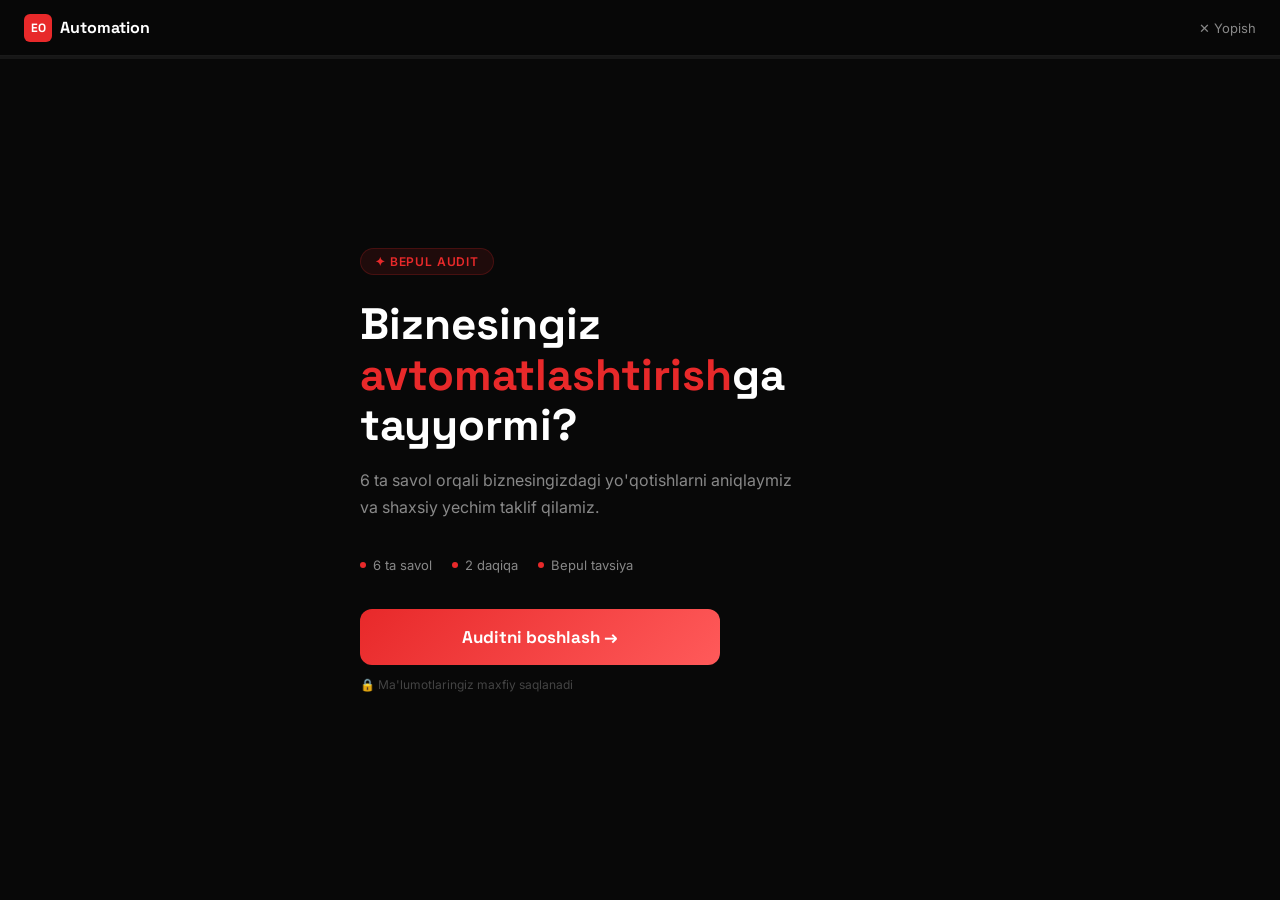
==== commit 47fc7fba: "Redesign quiz: clean one-question-at-a-time flow, 6 steps Co-Authored-By: Claude Sonnet 4.6 <noreply" ====
--- a/quiz.html
+++ b/quiz.html
@@ -3,493 +3,509 @@
 <head>
   <meta charset="UTF-8">
   <meta name="viewport" content="width=device-width, initial-scale=1.0">
-  <title>Biznesingiz haqida — EO Automation</title>
-  <meta name="description" content="Biznesingiz haqida ma'lumot qoldiring. Mutaxassisimiz siz bilan bog'lanadi.">
-  <link href="https://fonts.googleapis.com/css2?family=Space+Grotesk:wght@400;500;600;700;800&family=Inter:wght@400;500;600;700&display=swap" rel="stylesheet">
+  <title>Bepul Audit — EO Automation</title>
+  <link href="https://fonts.googleapis.com/css2?family=Space+Grotesk:wght@500;600;700;800&family=Inter:wght@400;500;600&display=swap" rel="stylesheet">
   <style>
     *, *::before, *::after { box-sizing: border-box; margin: 0; padding: 0; }
-    html { scroll-behavior: smooth; }
 
     :root {
-      --bg:    #070707;
-      --bg2:   #0e0e0e;
-      --bg3:   #141414;
-      --bd2:   rgba(255,255,255,0.07);
-      --red:   #E8292A;
-      --red2:  #FF4D4D;
-      --white: #FFFFFF;
-      --gray:  #9A9A9A;
-    }
-
-    body {
+      --bg:   #080808;
+      --card: #111111;
+      --bd:   rgba(255,255,255,0.08);
+      --red:  #E8292A;
+      --red2: #ff5a5a;
+      --w:    #ffffff;
+      --g:    #888888;
+      --g2:   #444444;
+    }
+
+    html, body {
+      height: 100%;
       background: var(--bg);
-      color: var(--white);
+      color: var(--w);
       font-family: 'Inter', sans-serif;
-      min-height: 100vh;
       -webkit-font-smoothing: antialiased;
     }
 
-    ::-webkit-scrollbar { width: 4px; }
-    ::-webkit-scrollbar-track { background: var(--bg); }
-    ::-webkit-scrollbar-thumb { background: var(--red); border-radius: 2px; }
-
-    /* NAV */
-    nav {
-      position: fixed; top: 0; left: 0; right: 0; z-index: 100;
+    /* ── TOP BAR ── */
+    .topbar {
+      position: fixed; top: 0; left: 0; right: 0; z-index: 10;
+      height: 56px;
       display: flex; align-items: center; justify-content: space-between;
-      padding: 0 6%; height: 66px;
-      background: rgba(7,7,7,0.92);
-      backdrop-filter: blur(24px);
-      border-bottom: 1px solid var(--bd2);
-    }
-    .nav-logo {
-      display: flex; align-items: center; gap: 10px;
-      text-decoration: none;
-    }
-    .logo-box {
-      width: 34px; height: 34px; border-radius: 8px;
+      padding: 0 24px;
+      background: rgba(8,8,8,0.95);
+      backdrop-filter: blur(16px);
+      border-bottom: 1px solid var(--bd);
+    }
+    .topbar-logo {
+      display: flex; align-items: center; gap: 8px;
+      text-decoration: none; color: var(--w);
+      font-family: 'Space Grotesk', sans-serif;
+      font-weight: 700; font-size: 16px;
+    }
+    .topbar-logo-box {
+      width: 28px; height: 28px; border-radius: 6px;
       background: var(--red);
       display: flex; align-items: center; justify-content: center;
-      font-family: 'Space Grotesk', sans-serif;
-      font-weight: 800; font-size: 15px; color: #fff;
-    }
-    .nav-logo span {
-      font-family: 'Space Grotesk', sans-serif;
-      font-weight: 700; font-size: 18px; color: var(--white);
-    }
-    .nav-back {
-      color: var(--gray); font-size: 14px; text-decoration: none;
-      display: flex; align-items: center; gap: 6px;
+      font-size: 12px; font-weight: 800;
+    }
+    .topbar-close {
+      color: var(--g); font-size: 13px; text-decoration: none;
+      display: flex; align-items: center; gap: 5px;
       transition: color .2s;
     }
-    .nav-back:hover { color: var(--white); }
-
-    /* PAGE */
-    .page {
+    .topbar-close:hover { color: var(--w); }
+
+    /* ── PROGRESS ── */
+    .progress-wrap {
+      position: fixed; top: 56px; left: 0; right: 0; z-index: 9;
+    }
+    .progress-track {
+      height: 3px; background: rgba(255,255,255,0.06);
+    }
+    .progress-fill {
+      height: 3px;
+      background: linear-gradient(90deg, var(--red), var(--red2));
+      transition: width .5s cubic-bezier(.4,0,.2,1);
+    }
+
+    /* ── STAGE ── */
+    .stage {
       min-height: 100vh;
       display: flex; align-items: center; justify-content: center;
-      padding: 90px 20px 60px;
-    }
-
-    .container {
-      width: 100%; max-width: 1040px;
-      display: grid; grid-template-columns: 1fr 1fr;
-      gap: 60px; align-items: center;
-    }
-    @media (max-width: 780px) {
-      .container { grid-template-columns: 1fr; gap: 40px; }
-      .left-side { text-align: center; }
-      .trust-row { justify-content: center; }
-    }
-
-    /* LEFT */
-    .badge {
-      display: inline-flex; align-items: center; gap: 8px;
-      background: rgba(232,41,42,0.1);
-      border: 1px solid rgba(232,41,42,0.25);
-      border-radius: 100px;
-      padding: 6px 14px;
-      font-size: 12px; font-weight: 600; color: var(--red);
-      letter-spacing: .08em; text-transform: uppercase;
-      margin-bottom: 24px;
-    }
-    .left-title {
-      font-family: 'Space Grotesk', sans-serif;
-      font-size: 38px; font-weight: 800; line-height: 1.15;
-      margin-bottom: 18px;
-    }
-    .left-title span { color: var(--red); }
-    @media (max-width: 900px) { .left-title { font-size: 28px; } }
-    @media (max-width: 480px) { .left-title { font-size: 24px; } }
-
-    .left-desc {
-      font-size: 16px; color: var(--gray); line-height: 1.75;
-      margin-bottom: 36px;
-    }
-
-    .features {
-      display: flex; flex-direction: column; gap: 14px;
-      margin-bottom: 40px;
-    }
-    .feat-item {
-      display: flex; align-items: flex-start; gap: 12px;
-    }
-    .feat-icon {
-      width: 36px; height: 36px; border-radius: 10px;
+      padding: 80px 20px 40px;
+    }
+
+    /* ── SCREEN ── */
+    .screen {
+      display: none;
+      width: 100%; max-width: 560px;
+      animation: fadeUp .3s ease forwards;
+    }
+    .screen.show { display: block; }
+
+    @keyframes fadeUp {
+      from { opacity: 0; transform: translateY(18px); }
+      to   { opacity: 1; transform: translateY(0); }
+    }
+
+    /* ── STEP LABEL ── */
+    .step-label {
+      font-size: 12px; font-weight: 600; letter-spacing: .1em;
+      color: var(--red); text-transform: uppercase;
+      margin-bottom: 20px;
+    }
+
+    /* ── QUESTION ── */
+    .q-title {
+      font-family: 'Space Grotesk', sans-serif;
+      font-size: clamp(22px, 5vw, 32px);
+      font-weight: 700; line-height: 1.25;
+      margin-bottom: 10px;
+    }
+    .q-sub {
+      font-size: 15px; color: var(--g);
+      line-height: 1.6; margin-bottom: 32px;
+    }
+
+    /* ── OPTIONS ── */
+    .options { display: flex; flex-direction: column; gap: 10px; margin-bottom: 32px; }
+
+    .opt {
+      display: flex; align-items: center; gap: 14px;
+      background: var(--card);
+      border: 1.5px solid var(--bd);
+      border-radius: 14px;
+      padding: 16px 20px;
+      cursor: pointer;
+      transition: border-color .15s, background .15s, transform .15s;
+      user-select: none;
+    }
+    .opt:hover {
+      border-color: rgba(232,41,42,0.4);
+      background: rgba(232,41,42,0.04);
+      transform: translateX(4px);
+    }
+    .opt.selected {
+      border-color: var(--red);
+      background: rgba(232,41,42,0.08);
+    }
+    .opt-key {
+      width: 32px; height: 32px; border-radius: 8px;
+      background: rgba(255,255,255,0.05);
+      border: 1px solid rgba(255,255,255,0.1);
+      display: flex; align-items: center; justify-content: center;
+      font-size: 13px; font-weight: 700; color: var(--g);
+      flex-shrink: 0;
+      transition: all .15s;
+    }
+    .opt.selected .opt-key {
+      background: var(--red); border-color: var(--red); color: var(--w);
+    }
+    .opt-text {
+      font-size: 15px; font-weight: 500; line-height: 1.4;
+    }
+    .opt-sub {
+      display: block; font-size: 12px; color: var(--g);
+      margin-top: 2px; font-weight: 400;
+    }
+
+    /* ── NEXT BTN ── */
+    .next-btn {
+      width: 100%; padding: 16px;
+      background: linear-gradient(135deg, var(--red), var(--red2));
+      color: var(--w); border: none; border-radius: 12px;
+      font-family: 'Space Grotesk', sans-serif;
+      font-size: 16px; font-weight: 700;
+      cursor: pointer;
+      display: flex; align-items: center; justify-content: center; gap: 8px;
+      transition: opacity .2s, transform .2s, box-shadow .2s;
+      opacity: .35; pointer-events: none;
+    }
+    .next-btn.on {
+      opacity: 1; pointer-events: auto;
+    }
+    .next-btn.on:hover {
+      transform: translateY(-2px);
+      box-shadow: 0 12px 32px rgba(232,41,42,0.4);
+    }
+
+    /* ── WELCOME ── */
+    .welcome-badge {
+      display: inline-flex; align-items: center; gap: 7px;
       background: rgba(232,41,42,0.1);
       border: 1px solid rgba(232,41,42,0.2);
-      display: flex; align-items: center; justify-content: center;
-      font-size: 16px; flex-shrink: 0;
-    }
-    .feat-text strong {
-      display: block; font-size: 14px; font-weight: 600; color: var(--white);
-      margin-bottom: 2px;
-    }
-    .feat-text span { font-size: 13px; color: var(--gray); }
-
-    .trust-row {
-      display: flex; align-items: center; gap: 20px; flex-wrap: wrap;
-    }
-    .trust-item {
-      display: flex; align-items: center; gap: 6px;
-      font-size: 13px; color: var(--gray);
-    }
-    .trust-dot {
-      width: 6px; height: 6px; border-radius: 50%;
-      background: var(--red);
-    }
-
-    /* CARD */
-    .card {
-      background: var(--bg2);
-      border: 1px solid var(--bd2);
-      border-radius: 24px;
-      padding: 40px 36px;
-      box-shadow: 0 40px 100px rgba(0,0,0,0.5);
-    }
-    @media (max-width: 480px) { .card { padding: 28px 20px; } }
-
-    .card-title {
-      font-family: 'Space Grotesk', sans-serif;
-      font-size: 20px; font-weight: 700;
-      margin-bottom: 6px;
-    }
-    .card-sub {
-      font-size: 13px; color: var(--gray);
-      margin-bottom: 28px;
-    }
-
-    .form-group { margin-bottom: 18px; }
-    .form-label {
-      display: block; font-size: 13px; font-weight: 600;
-      color: var(--gray); margin-bottom: 8px;
-    }
-    .form-label .req { color: var(--red); margin-left: 2px; }
-
-    .form-input,
-    .form-textarea,
-    .form-select {
+      border-radius: 100px; padding: 5px 14px;
+      font-size: 12px; font-weight: 600; color: var(--red);
+      letter-spacing: .07em; text-transform: uppercase;
+      margin-bottom: 24px;
+    }
+    .welcome-title {
+      font-family: 'Space Grotesk', sans-serif;
+      font-size: clamp(28px, 6vw, 44px);
+      font-weight: 800; line-height: 1.15;
+      margin-bottom: 16px;
+    }
+    .welcome-title em { color: var(--red); font-style: normal; }
+    .welcome-desc {
+      font-size: 16px; color: var(--g); line-height: 1.7;
+      margin-bottom: 36px; max-width: 440px;
+    }
+    .welcome-meta {
+      display: flex; gap: 20px; margin-bottom: 36px; flex-wrap: wrap;
+    }
+    .wmeta-item {
+      display: flex; align-items: center; gap: 7px;
+      font-size: 13px; color: var(--g);
+    }
+    .wmeta-dot { width: 6px; height: 6px; border-radius: 50%; background: var(--red); flex-shrink: 0; }
+    .start-btn {
+      width: 100%; max-width: 360px; padding: 17px 28px;
+      background: linear-gradient(135deg, var(--red), var(--red2));
+      color: var(--w); border: none; border-radius: 12px;
+      font-family: 'Space Grotesk', sans-serif;
+      font-size: 17px; font-weight: 700;
+      cursor: pointer;
+      display: flex; align-items: center; justify-content: center; gap: 10px;
+      transition: transform .2s, box-shadow .2s;
+    }
+    .start-btn:hover {
+      transform: translateY(-2px);
+      box-shadow: 0 16px 40px rgba(232,41,42,0.45);
+    }
+    .start-note { font-size: 12px; color: var(--g2); margin-top: 12px; }
+
+    /* ── CONTACT FORM ── */
+    .cf-label {
+      display: block; font-size: 12px; font-weight: 600;
+      color: var(--g); margin-bottom: 8px; letter-spacing: .04em;
+    }
+    .cf-req { color: var(--red); }
+    .cf-input {
       width: 100%;
-      background: var(--bg3);
-      border: 1.5px solid var(--bd2);
+      background: var(--card);
+      border: 1.5px solid var(--bd);
       border-radius: 10px;
-      padding: 13px 16px;
-      color: var(--white);
-      font-family: 'Inter', sans-serif;
-      font-size: 15px;
-      transition: border-color .2s, background .2s;
-      outline: none;
-      appearance: none;
-    }
-    .form-input::placeholder,
-    .form-textarea::placeholder { color: #3a3a3a; }
-    .form-input:focus,
-    .form-textarea:focus,
-    .form-select:focus {
-      border-color: rgba(232,41,42,0.55);
-      background: #161616;
-    }
-    .form-textarea {
-      resize: vertical;
-      min-height: 100px;
-      line-height: 1.6;
-    }
-    .form-select { cursor: pointer; }
-    .form-select option { background: #1a1a1a; color: var(--white); }
-
-    .form-row {
-      display: grid; grid-template-columns: 1fr 1fr; gap: 14px;
-    }
-    @media (max-width: 480px) { .form-row { grid-template-columns: 1fr; } }
-
-    /* chips */
-    .chip-group {
-      display: flex; flex-wrap: wrap; gap: 8px;
-    }
-    .chip {
-      background: var(--bg3);
-      border: 1.5px solid var(--bd2);
-      border-radius: 100px;
-      padding: 7px 14px;
-      font-size: 13px; font-weight: 500; color: var(--gray);
-      cursor: pointer;
-      transition: all .18s;
-      user-select: none;
-    }
-    .chip:hover { border-color: rgba(232,41,42,0.4); color: var(--white); }
-    .chip.selected {
-      border-color: var(--red);
-      background: rgba(232,41,42,0.1);
-      color: var(--white);
-    }
-
-    .divider { height: 1px; background: var(--bd2); margin: 22px 0; }
-
-    .submit-btn {
-      width: 100%;
-      background: linear-gradient(135deg, var(--red) 0%, var(--red2) 100%);
-      color: var(--white); border: none; border-radius: 12px;
-      padding: 17px 24px;
-      font-family: 'Space Grotesk', sans-serif;
-      font-size: 16px; font-weight: 700;
-      cursor: pointer;
-      transition: all .2s;
-      display: flex; align-items: center; justify-content: center; gap: 8px;
-    }
-    .submit-btn:hover:not(:disabled) {
-      transform: translateY(-2px);
-      box-shadow: 0 14px 36px rgba(232,41,42,0.38);
-    }
-    .submit-btn:disabled { opacity: 0.55; cursor: not-allowed; }
-
-    .form-note {
-      font-size: 12px; color: #444; text-align: center;
-      margin-top: 12px; line-height: 1.5;
-    }
-
-    /* SUCCESS */
-    .success-state { display: none; text-align: center; padding: 20px 0; }
-    .success-icon {
+      padding: 14px 16px;
+      color: var(--w);
+      font-family: 'Inter', sans-serif; font-size: 15px;
+      outline: none; transition: border-color .2s;
+      appearance: none; margin-bottom: 14px;
+    }
+    .cf-input::placeholder { color: var(--g2); }
+    .cf-input:focus { border-color: rgba(232,41,42,0.5); }
+    .cf-row { display: grid; grid-template-columns: 1fr 1fr; gap: 12px; }
+    @media (max-width: 480px) { .cf-row { grid-template-columns: 1fr; } }
+    .cf-note { font-size: 11px; color: var(--g2); text-align: center; margin-top: 10px; }
+
+    /* ── THANK YOU ── */
+    .ty-wrap { text-align: center; }
+    .ty-icon {
       width: 72px; height: 72px; border-radius: 50%;
       background: rgba(232,41,42,0.1);
-      border: 1px solid rgba(232,41,42,0.25);
+      border: 1.5px solid rgba(232,41,42,0.25);
       display: flex; align-items: center; justify-content: center;
-      font-size: 32px; margin: 0 auto 22px;
-    }
-    .success-title {
-      font-family: 'Space Grotesk', sans-serif;
-      font-size: 22px; font-weight: 800;
-      margin-bottom: 10px;
-    }
-    .success-desc {
-      font-size: 14px; color: var(--gray); line-height: 1.7;
-      margin-bottom: 28px;
-    }
-    .tg-btn {
-      display: flex; align-items: center; justify-content: center; gap: 10px;
-      width: 100%; background: #229ED9; color: #fff; border: none;
-      border-radius: 12px; padding: 15px 24px;
-      font-family: 'Space Grotesk', sans-serif; font-size: 15px; font-weight: 700;
-      text-decoration: none; transition: background .2s;
-    }
-    .tg-btn:hover { background: #1a8ac0; }
-
-    @keyframes fadeUp {
-      from { opacity: 0; transform: translateY(20px); }
-      to   { opacity: 1; transform: translateY(0); }
-    }
-    .card      { animation: fadeUp .4s ease forwards; }
-    .left-side { animation: fadeUp .4s ease .1s both; }
+      font-size: 30px; margin: 0 auto 24px;
+    }
+    .ty-title {
+      font-family: 'Space Grotesk', sans-serif;
+      font-size: 28px; font-weight: 800; margin-bottom: 12px;
+    }
+    .ty-desc { font-size: 15px; color: var(--g); line-height: 1.7; margin-bottom: 32px; }
+    .ty-tg {
+      display: inline-flex; align-items: center; gap: 10px;
+      background: #229ED9; color: var(--w);
+      border-radius: 12px; padding: 14px 28px;
+      font-family: 'Space Grotesk', sans-serif;
+      font-size: 15px; font-weight: 700; text-decoration: none;
+      transition: background .2s, transform .2s;
+    }
+    .ty-tg:hover { background: #1a8fc5; transform: translateY(-2px); }
+    .ty-back {
+      display: block; margin-top: 20px;
+      font-size: 13px; color: var(--g); text-decoration: none;
+      transition: color .2s;
+    }
+    .ty-back:hover { color: var(--w); }
   </style>
 </head>
 <body>
 
-<nav>
-  <a class="nav-logo" href="index.html">
-    <div class="logo-box">EO</div>
-    <span>Automation</span>
+<!-- TOP BAR -->
+<div class="topbar">
+  <a class="topbar-logo" href="index.html">
+    <div class="topbar-logo-box">EO</div>
+    Automation
   </a>
-  <a class="nav-back" href="index.html">← Bosh sahifa</a>
-</nav>
-
-<div class="page">
-  <div class="container">
-
-    <!-- LEFT -->
-    <div class="left-side">
-      <div class="badge">💼 Bepul konsultatsiya</div>
-      <h1 class="left-title">
-        Biznesingizni <span>avtomatlashtirish</span> imkoniyatini bilib oling
-      </h1>
-      <p class="left-desc">
-        Ma'lumotlaringizni qoldiring — mutaxassisimiz 24 soat ichida siz bilan bog'lanib,
-        biznesingizga mos yechimlarni taklif qiladi.
+  <a class="topbar-close" href="index.html">✕ Yopish</a>
+</div>
+
+<!-- PROGRESS -->
+<div class="progress-wrap">
+  <div class="progress-track">
+    <div class="progress-fill" id="pFill" style="width:0%"></div>
+  </div>
+</div>
+
+<div class="stage">
+
+  <!-- ══ WELCOME ══ -->
+  <div class="screen show" id="s0">
+    <div class="welcome-badge">✦ Bepul audit</div>
+    <h1 class="welcome-title">
+      Biznesingiz <em>avtomatlashtirish</em>ga tayyormi?
+    </h1>
+    <p class="welcome-desc">
+      6 ta savol orqali biznesingizdagi yo'qotishlarni aniqlaymiz va shaxsiy yechim taklif qilamiz.
+    </p>
+    <div class="welcome-meta">
+      <div class="wmeta-item"><div class="wmeta-dot"></div>6 ta savol</div>
+      <div class="wmeta-item"><div class="wmeta-dot"></div>2 daqiqa</div>
+      <div class="wmeta-item"><div class="wmeta-dot"></div>Bepul tavsiya</div>
+    </div>
+    <button class="start-btn" onclick="go(1)">
+      Auditni boshlash →
+    </button>
+    <p class="start-note">🔒 Ma'lumotlaringiz maxfiy saqlanadi</p>
+  </div>
+
+  <!-- ══ Q1 — Soha ══ -->
+  <div class="screen" id="s1">
+    <div class="step-label">1 / 6</div>
+    <h2 class="q-title">Biznesingiz qaysi sohada?</h2>
+    <p class="q-sub">Eng mos variantni tanlang</p>
+    <div class="options" id="opts1">
+      <div class="opt" onclick="pick(this,1)"><div class="opt-key">A</div><div class="opt-text">E-commerce / Onlayn savdo<span class="opt-sub">Onlayn do'kon, marketplace</span></div></div>
+      <div class="opt" onclick="pick(this,1)"><div class="opt-key">B</div><div class="opt-text">Xizmat ko'rsatish<span class="opt-sub">Konsalting, ta'lim, dizayn, IT</span></div></div>
+      <div class="opt" onclick="pick(this,1)"><div class="opt-key">C</div><div class="opt-text">Ishlab chiqarish / Savdo<span class="opt-sub">Ulgurji, chakana, ishlab chiqarish</span></div></div>
+      <div class="opt" onclick="pick(this,1)"><div class="opt-key">D</div><div class="opt-text">Restoran / Café / Retail<span class="opt-sub">Oziq-ovqat, do'kon, xizmat nuqtalari</span></div></div>
+    </div>
+    <button class="next-btn" id="nb1" onclick="go(2)">Keyingisi →</button>
+  </div>
+
+  <!-- ══ Q2 — Xodimlar ══ -->
+  <div class="screen" id="s2">
+    <div class="step-label">2 / 6</div>
+    <h2 class="q-title">Nechta xodim bilan ishlaysiz?</h2>
+    <p class="q-sub">Hozirgi jamoangiz hajmi</p>
+    <div class="options" id="opts2">
+      <div class="opt" onclick="pick(this,2)"><div class="opt-key">A</div><div class="opt-text">Faqat men yoki 1–3 kishi<span class="opt-sub">Kichik biznes / solopreneur</span></div></div>
+      <div class="opt" onclick="pick(this,2)"><div class="opt-key">B</div><div class="opt-text">4–15 kishi<span class="opt-sub">O'rta kichik jamoa</span></div></div>
+      <div class="opt" onclick="pick(this,2)"><div class="opt-key">C</div><div class="opt-text">16–50 kishi<span class="opt-sub">O'rtacha kompaniya</span></div></div>
+      <div class="opt" onclick="pick(this,2)"><div class="opt-key">D</div><div class="opt-text">50+ kishi<span class="opt-sub">Yirik kompaniya</span></div></div>
+    </div>
+    <button class="next-btn" id="nb2" onclick="go(3)">Keyingisi →</button>
+  </div>
+
+  <!-- ══ Q3 — Muammo ══ -->
+  <div class="screen" id="s3">
+    <div class="step-label">3 / 6</div>
+    <h2 class="q-title">Eng katta muammo nima?</h2>
+    <p class="q-sub">Har kuni nima to'sqinlik qiladi?</p>
+    <div class="options" id="opts3">
+      <div class="opt" onclick="pick(this,3)"><div class="opt-key">A</div><div class="opt-text">Vaqt yetmaydi<span class="opt-sub">Takroriy ishlar ko'p vaqt oladi</span></div></div>
+      <div class="opt" onclick="pick(this,3)"><div class="opt-key">B</div><div class="opt-text">Xatolar va tushib ketmalar<span class="opt-sub">Qo'lda kiritishda xatolar, buyurtmalar yo'qoladi</span></div></div>
+      <div class="opt" onclick="pick(this,3)"><div class="opt-key">C</div><div class="opt-text">Mijozlar bilan aloqa<span class="opt-sub">Javob berishda kechikish, mijoz yo'qoladi</span></div></div>
+      <div class="opt" onclick="pick(this,3)"><div class="opt-key">D</div><div class="opt-text">Hisobot va nazorat<span class="opt-sub">Ma'lumotlar tarqoq, holat ko'rinmaydi</span></div></div>
+    </div>
+    <button class="next-btn" id="nb3" onclick="go(4)">Keyingisi →</button>
+  </div>
+
+  <!-- ══ Q4 — Vositalar ══ -->
+  <div class="screen" id="s4">
+    <div class="step-label">4 / 6</div>
+    <h2 class="q-title">Hozir qanday vositalar ishlatiladi?</h2>
+    <p class="q-sub">Asosiy dasturlar</p>
+    <div class="options" id="opts4">
+      <div class="opt" onclick="pick(this,4)"><div class="opt-key">A</div><div class="opt-text">Faqat Excel / Google Sheets<span class="opt-sub">Asosan jadvallar</span></div></div>
+      <div class="opt" onclick="pick(this,4)"><div class="opt-key">B</div><div class="opt-text">CRM yoki ERP tizimi bor<span class="opt-sub">Bitrix24, AmoCRM, 1C va boshqalar</span></div></div>
+      <div class="opt" onclick="pick(this,4)"><div class="opt-key">C</div><div class="opt-text">Telegram / WhatsApp orqali<span class="opt-sub">Asosan messenjerlar</span></div></div>
+      <div class="opt" onclick="pick(this,4)"><div class="opt-key">D</div><div class="opt-text">Hech qanday tizim yo'q<span class="opt-sub">Og'zaki va qog'oz</span></div></div>
+    </div>
+    <button class="next-btn" id="nb4" onclick="go(5)">Keyingisi →</button>
+  </div>
+
+  <!-- ══ Q5 — Maqsad ══ -->
+  <div class="screen" id="s5">
+    <div class="step-label">5 / 6</div>
+    <h2 class="q-title">Avtomatlashtirish orqali nima olmoqchisiz?</h2>
+    <p class="q-sub">Asosiy maqsad</p>
+    <div class="options" id="opts5">
+      <div class="opt" onclick="pick(this,5)"><div class="opt-key">A</div><div class="opt-text">Vaqt tejash<span class="opt-sub">Takroriy ishlarni avtomatik qilish</span></div></div>
+      <div class="opt" onclick="pick(this,5)"><div class="opt-key">B</div><div class="opt-text">Xarajatni kamaytirish<span class="opt-sub">Xodim xarajatini optimallashtirish</span></div></div>
+      <div class="opt" onclick="pick(this,5)"><div class="opt-key">C</div><div class="opt-text">Mijozlarni ko'paytirish<span class="opt-sub">Avtomatik lead, follow-up</span></div></div>
+      <div class="opt" onclick="pick(this,5)"><div class="opt-key">D</div><div class="opt-text">Biznesni tartibga solish<span class="opt-sub">Barcha jarayonni bir joyda ko'rish</span></div></div>
+    </div>
+    <button class="next-btn" id="nb5" onclick="go(6)">Keyingisi →</button>
+  </div>
+
+  <!-- ══ Q6 — Byudjet ══ -->
+  <div class="screen" id="s6">
+    <div class="step-label">6 / 6</div>
+    <h2 class="q-title">Oylik byudjet qancha?</h2>
+    <p class="q-sub">Avtomatlashtirish uchun ajratilishi mumkin</p>
+    <div class="options" id="opts6">
+      <div class="opt" onclick="pick(this,6)"><div class="opt-key">A</div><div class="opt-text">$200 gacha / oy</div></div>
+      <div class="opt" onclick="pick(this,6)"><div class="opt-key">B</div><div class="opt-text">$200 – $500 / oy</div></div>
+      <div class="opt" onclick="pick(this,6)"><div class="opt-key">C</div><div class="opt-text">$500 – $1,500 / oy</div></div>
+      <div class="opt" onclick="pick(this,6)"><div class="opt-key">D</div><div class="opt-text">$1,500+ / oy</div></div>
+    </div>
+    <button class="next-btn" id="nb6" onclick="go(7)">Natijani ko'rish →</button>
+  </div>
+
+  <!-- ══ CONTACT ══ -->
+  <div class="screen" id="s7">
+    <div class="step-label">Deyarli tayyor!</div>
+    <h2 class="q-title">Natijani qayerga yuboraylik?</h2>
+    <p class="q-sub">Mutaxassisimiz shaxsiy tahlil va yechim bilan 24 soat ichida bog'lanadi</p>
+
+    <div class="cf-row">
+      <div>
+        <label class="cf-label">Ismingiz <span class="cf-req">*</span></label>
+        <input class="cf-input" type="text" id="cfName" placeholder="Ism Familiya">
+      </div>
+      <div>
+        <label class="cf-label">Telefon <span class="cf-req">*</span></label>
+        <input class="cf-input" type="tel" id="cfPhone" placeholder="+998 XX XXX XX XX">
+      </div>
+    </div>
+    <label class="cf-label">Kompaniya nomi</label>
+    <input class="cf-input" type="text" id="cfCompany" placeholder="Masalan: Nexus Trade...">
+
+    <button class="next-btn on" id="submitBtn" style="margin-top:8px" onclick="submitForm()">
+      Bepul audit olish 🚀
+    </button>
+    <p class="cf-note">🔒 Ma'lumotlaringiz maxfiy — spam yo'q</p>
+  </div>
+
+  <!-- ══ THANK YOU ══ -->
+  <div class="screen" id="s8">
+    <div class="ty-wrap">
+      <div class="ty-icon">✅</div>
+      <h2 class="ty-title">Ariza qabul qilindi!</h2>
+      <p class="ty-desc">
+        Mutaxassisimiz <strong style="color:#fff">24 soat ichida</strong> siz bilan bog'lanadi
+        va biznesingizga mos yechimlarni taklif qiladi.
       </p>
-
-      <div class="features">
-        <div class="feat-item">
-          <div class="feat-icon">🚀</div>
-          <div class="feat-text">
-            <strong>Tez amalga oshirish</strong>
-            <span>7–14 kun ichida tayyor yechim</span>
-          </div>
-        </div>
-        <div class="feat-item">
-          <div class="feat-icon">📊</div>
-          <div class="feat-text">
-            <strong>Shaxsiy tahlil</strong>
-            <span>Sizning biznesingizga maxsus tavsiya</span>
-          </div>
-        </div>
-        <div class="feat-item">
-          <div class="feat-icon">🎯</div>
-          <div class="feat-text">
-            <strong>Birinchi konsultatsiya bepul</strong>
-            <span>Hech qanday majburiyatsiz</span>
-          </div>
-        </div>
-      </div>
-
-      <div class="trust-row">
-        <div class="trust-item"><div class="trust-dot"></div>50+ loyiha</div>
-        <div class="trust-item"><div class="trust-dot"></div>3 yillik tajriba</div>
-        <div class="trust-item"><div class="trust-dot"></div>24/7 support</div>
-      </div>
-    </div>
-
-    <!-- CARD -->
-    <div class="card">
-
-      <!-- FORM -->
-      <div id="formState">
-        <div class="card-title">Biznesingiz haqida ayting</div>
-        <div class="card-sub">* bilan belgilangan maydonlar majburiy</div>
-
-        <div class="form-row">
-          <div class="form-group">
-            <label class="form-label">Ismingiz <span class="req">*</span></label>
-            <input type="text" class="form-input" id="fName" placeholder="Ism Familiya">
-          </div>
-          <div class="form-group">
-            <label class="form-label">Telefon <span class="req">*</span></label>
-            <input type="tel" class="form-input" id="fPhone" placeholder="+998 XX XXX XX XX">
-          </div>
-        </div>
-
-        <div class="form-group">
-          <label class="form-label">Kompaniya / biznes nomi</label>
-          <input type="text" class="form-input" id="fCompany"
-            placeholder="Masalan: Nexus Trade, Comfort Furniture...">
-        </div>
-
-        <div class="form-group">
-          <label class="form-label">Biznes turi <span class="req">*</span></label>
-          <div class="chip-group" id="chipGroup">
-            <div class="chip" onclick="toggleChip(this)">E-commerce</div>
-            <div class="chip" onclick="toggleChip(this)">Restoran / Café</div>
-            <div class="chip" onclick="toggleChip(this)">Xizmat ko'rsatish</div>
-            <div class="chip" onclick="toggleChip(this)">Ishlab chiqarish</div>
-            <div class="chip" onclick="toggleChip(this)">Logistika</div>
-            <div class="chip" onclick="toggleChip(this)">Qurilish</div>
-            <div class="chip" onclick="toggleChip(this)">Ta'lim</div>
-            <div class="chip" onclick="toggleChip(this)">Boshqa</div>
-          </div>
-        </div>
-
-        <div class="form-row">
-          <div class="form-group">
-            <label class="form-label">Xodimlar soni</label>
-            <select class="form-select" id="fEmployees">
-              <option value="">Tanlang</option>
-              <option>1–5 kishi</option>
-              <option>6–20 kishi</option>
-              <option>21–50 kishi</option>
-              <option>50+ kishi</option>
-            </select>
-          </div>
-          <div class="form-group">
-            <label class="form-label">Oylik aylanma</label>
-            <select class="form-select" id="fRevenue">
-              <option value="">Tanlang</option>
-              <option>$1,000 gacha</option>
-              <option>$1,000–5,000</option>
-              <option>$5,000–20,000</option>
-              <option>$20,000+</option>
-            </select>
-          </div>
-        </div>
-
-        <div class="form-group">
-          <label class="form-label">Asosiy muammo yoki maqsad <span class="req">*</span></label>
-          <textarea class="form-textarea" id="fProblem"
-            placeholder="Masalan: Har kuni hisobotlarni qo'lda yig'amiz, bu 3–4 soat vaqt oladi. Yoki mijozlarga javob berishda kechikamiz..."></textarea>
-        </div>
-
-        <div class="divider"></div>
-
-        <button class="submit-btn" id="submitBtn" onclick="submitForm()">
-          Yuborish va konsultatsiya olish →
-        </button>
-        <p class="form-note">Ma'lumotlaringiz maxfiy saqlanadi va uchinchi shaxslarga berilmaydi</p>
-      </div>
-
-      <!-- SUCCESS -->
-      <div class="success-state" id="successState">
-        <div class="success-icon">✅</div>
-        <div class="success-title">Ma'lumotlar qabul qilindi!</div>
-        <div class="success-desc">
-          Mutaxassisimiz <strong style="color:#fff">24 soat ichida</strong> siz bilan bog'lanadi.<br>
-          Tezroq aloqa uchun Telegram kanalimizga qo'shiling.
-        </div>
-        <a href="https://t.me/eo_automation" target="_blank" class="tg-btn">
-          <svg width="18" height="18" viewBox="0 0 24 24" fill="white">
-            <path d="M12 0C5.373 0 0 5.373 0 12s5.373 12 12 12 12-5.373 12-12S18.627 0 12 0zm5.894 8.221l-1.97 9.28c-.145.658-.537.818-1.084.508l-3-2.21-1.447 1.394c-.16.16-.295.295-.605.295l.213-3.053 5.56-5.023c.242-.213-.054-.333-.373-.12l-6.871 4.326-2.962-.924c-.643-.204-.657-.643.136-.953l11.57-4.461c.537-.194 1.006.131.833.941z"/>
-          </svg>
-          Telegram kanalga o'tish
-        </a>
-      </div>
-
-    </div><!-- /card -->
-  </div><!-- /container -->
-</div><!-- /page -->
+      <a href="https://t.me/eo_business" target="_blank" rel="noopener" class="ty-tg">
+        <svg width="18" height="18" viewBox="0 0 24 24" fill="white"><path d="M12 0C5.373 0 0 5.373 0 12s5.373 12 12 12 12-5.373 12-12S18.627 0 12 0zm5.562 8.248l-2.01 9.473c-.145.658-.537.818-1.084.508l-3-2.21-1.447 1.394c-.16.16-.295.295-.605.295l.213-3.053 5.56-5.023c.242-.213-.054-.333-.373-.12L7.48 14.287l-2.95-.924c-.64-.203-.654-.64.135-.948l11.527-4.447c.535-.194 1.002.13.37.28z"/></svg>
+        Telegram kanalga o'tish
+      </a>
+      <a href="index.html" class="ty-back">← Bosh sahifaga qaytish</a>
+    </div>
+  </div>
+
+</div><!-- /stage -->
 
 <script>
-const WEBHOOK_URL = 'https://contentrealy.app.n8n.cloud/webhook/quiz-lead';
-
-function toggleChip(el) {
-  el.classList.toggle('selected');
+const WEBHOOK = 'https://contentrealy.app.n8n.cloud/webhook/quiz-lead';
+const TOTAL   = 6;
+const answers = {};
+
+function pct(step) {
+  if (step === 0) return 0;
+  if (step >= 7)  return 100;
+  return Math.round(((step - 1) / TOTAL) * 100);
 }
 
+function go(step) {
+  // hide all
+  document.querySelectorAll('.screen').forEach(s => s.classList.remove('show'));
+  const next = document.getElementById('s' + step);
+  if (next) { next.classList.add('show'); }
+  document.getElementById('pFill').style.width = pct(step) + '%';
+  window.scrollTo({ top: 0, behavior: 'smooth' });
+}
+
+function pick(el, qNum) {
+  document.querySelectorAll('#opts' + qNum + ' .opt').forEach(o => o.classList.remove('selected'));
+  el.classList.add('selected');
+  answers['q' + qNum] = el.querySelector('.opt-text').childNodes[0].textContent.trim();
+  const nb = document.getElementById('nb' + qNum);
+  if (nb) { nb.classList.add('on'); }
+}
+
 async function submitForm() {
-  const name     = document.getElementById('fName').value.trim();
-  const phone    = document.getElementById('fPhone').value.trim();
-  const company  = document.getElementById('fCompany').value.trim();
-  const problem  = document.getElementById('fProblem').value.trim();
-  const employees = document.getElementById('fEmployees').value;
-  const revenue  = document.getElementById('fRevenue').value;
-  const chips    = [...document.querySelectorAll('.chip.selected')].map(c => c.textContent).join(', ');
-
-  // validate
-  let valid = true;
-  if (!name)    { document.getElementById('fName').style.borderColor    = '#E8292A'; valid = false; }
-  if (!phone)   { document.getElementById('fPhone').style.borderColor   = '#E8292A'; valid = false; }
-  if (!problem) { document.getElementById('fProblem').style.borderColor = '#E8292A'; valid = false; }
-  if (!valid) return;
+  const name    = document.getElementById('cfName').value.trim();
+  const phone   = document.getElementById('cfPhone').value.trim();
+  const company = document.getElementById('cfCompany').value.trim();
+
+  let ok = true;
+  if (!name)  { document.getElementById('cfName').style.borderColor  = '#E8292A'; ok = false; }
+  if (!phone) { document.getElementById('cfPhone').style.borderColor = '#E8292A'; ok = false; }
+  if (!ok) return;
 
   const btn = document.getElementById('submitBtn');
+  btn.textContent = 'Yuborilmoqda...';
   btn.disabled = true;
-  btn.textContent = 'Yuborilmoqda...';
-
-  const payload = {
-    name,
-    phone,
-    company:    company    || '—',
-    biznesturi: chips      || '—',
-    employees:  employees  || '—',
-    revenue:    revenue    || '—',
-    problem,
-    source:     'website-form',
-    timestamp:  new Date().toISOString()
-  };
 
   try {
-    await fetch(WEBHOOK_URL, {
+    await fetch(WEBHOOK, {
       method: 'POST',
       headers: { 'Content-Type': 'application/json' },
-      body: JSON.stringify(payload)
+      body: JSON.stringify({
+        name, phone,
+        company:    company || '—',
+        source:     'quiz-page',
+        timestamp:  new Date().toISOString(),
+        answers: [
+          { q: 'Biznes sohasi',       a: answers.q1 || '—' },
+          { q: 'Xodimlar soni',        a: answers.q2 || '—' },
+          { q: 'Asosiy muammo',        a: answers.q3 || '—' },
+          { q: 'Hozirgi vositalar',    a: answers.q4 || '—' },
+          { q: 'Maqsad',               a: answers.q5 || '—' },
+          { q: 'Oylik byudjet',         a: answers.q6 || '—' },
+        ]
+      })
     });
-  } catch (e) {
-    console.warn('Webhook error:', e);
-  }
-
-  document.getElementById('formState').style.display   = 'none';
-  document.getElementById('successState').style.display = 'block';
+  } catch(e) { console.warn(e); }
+
+  go(8);
 }
 
-document.querySelectorAll('.form-input, .form-textarea').forEach(el => {
-  el.addEventListener('input', () => el.style.borderColor = '');
-});
+document.querySelectorAll('.cf-input').forEach(el =>
+  el.addEventListener('input', () => el.style.borderColor = '')
+);
 </script>
-
 </body>
 </html>
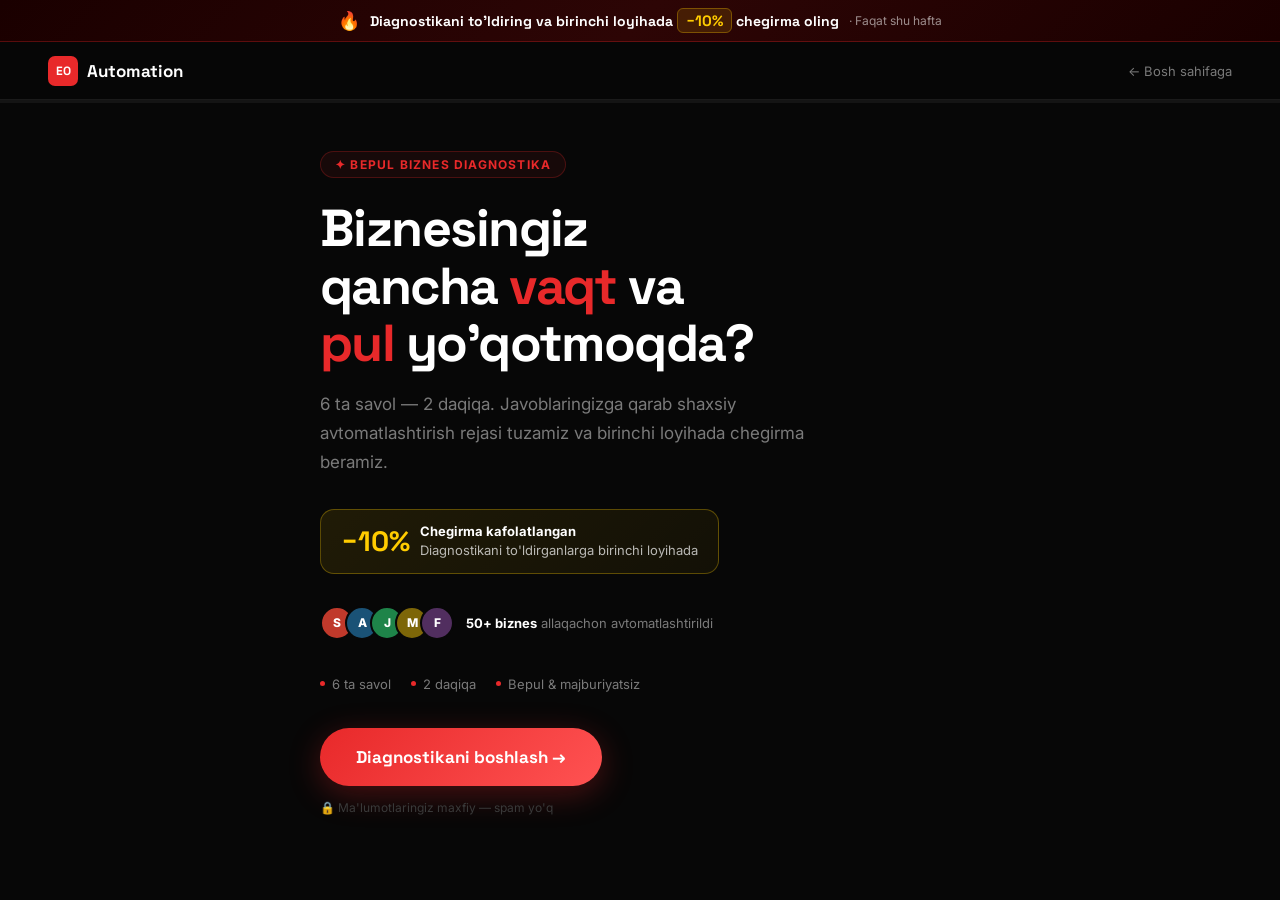
==== commit bca8ee3b: "Redesign quiz with 10% discount offer and high-conversion UX Co-Authored-By: Claude Sonnet 4.6 <nore" ====
--- a/quiz.html
+++ b/quiz.html
@@ -3,156 +3,277 @@
 <head>
   <meta charset="UTF-8">
   <meta name="viewport" content="width=device-width, initial-scale=1.0">
-  <title>Bepul Audit — EO Automation</title>
+  <title>Biznes Diagnostika — 10% Chegirma | EO Automation</title>
+  <meta name="description" content="Biznesingizni bepul diagnostika qiling va birinchi loyihada 10% chegirma oling.">
   <link href="https://fonts.googleapis.com/css2?family=Space+Grotesk:wght@500;600;700;800&family=Inter:wght@400;500;600&display=swap" rel="stylesheet">
   <style>
     *, *::before, *::after { box-sizing: border-box; margin: 0; padding: 0; }
 
     :root {
-      --bg:   #080808;
-      --card: #111111;
-      --bd:   rgba(255,255,255,0.08);
-      --red:  #E8292A;
-      --red2: #ff5a5a;
-      --w:    #ffffff;
-      --g:    #888888;
-      --g2:   #444444;
-    }
-
-    html, body {
-      height: 100%;
+      --bg:    #070707;
+      --card:  #111111;
+      --card2: #161616;
+      --bd:    rgba(255,255,255,0.08);
+      --red:   #E8292A;
+      --red2:  #ff5252;
+      --w:     #ffffff;
+      --g:     #7a7a7a;
+      --g2:    #3a3a3a;
+    }
+
+    html { scroll-behavior: smooth; }
+    body {
       background: var(--bg);
       color: var(--w);
       font-family: 'Inter', sans-serif;
+      min-height: 100vh;
       -webkit-font-smoothing: antialiased;
-    }
-
-    /* ── TOP BAR ── */
+      overflow-x: hidden;
+    }
+
+    /* ─── OFFER BANNER ──────────────────────────────────────── */
+    .offer-banner {
+      background: linear-gradient(135deg, #1a0000 0%, #2d0505 50%, #1a0000 100%);
+      border-bottom: 1px solid rgba(232,41,42,0.3);
+      padding: 10px 20px;
+      text-align: center;
+      position: sticky; top: 0; z-index: 200;
+    }
+    .offer-banner-inner {
+      display: inline-flex; align-items: center; gap: 10px;
+      flex-wrap: wrap; justify-content: center;
+    }
+    .offer-fire { font-size: 18px; }
+    .offer-text {
+      font-family: 'Space Grotesk', sans-serif;
+      font-size: 14px; font-weight: 700;
+      color: var(--w);
+    }
+    .offer-text span {
+      color: #ffcc00;
+      background: rgba(255,204,0,0.12);
+      border: 1px solid rgba(255,204,0,0.3);
+      border-radius: 6px;
+      padding: 2px 8px;
+      font-size: 15px;
+    }
+    .offer-sub { font-size: 12px; color: rgba(255,255,255,0.55); }
+
+    /* ─── TOPBAR ────────────────────────────────────────────── */
     .topbar {
-      position: fixed; top: 0; left: 0; right: 0; z-index: 10;
-      height: 56px;
+      height: 58px;
       display: flex; align-items: center; justify-content: space-between;
-      padding: 0 24px;
-      background: rgba(8,8,8,0.95);
-      backdrop-filter: blur(16px);
+      padding: 0 clamp(16px, 4vw, 48px);
       border-bottom: 1px solid var(--bd);
+      background: rgba(7,7,7,0.98);
     }
     .topbar-logo {
-      display: flex; align-items: center; gap: 8px;
+      display: flex; align-items: center; gap: 9px;
       text-decoration: none; color: var(--w);
       font-family: 'Space Grotesk', sans-serif;
-      font-weight: 700; font-size: 16px;
-    }
-    .topbar-logo-box {
-      width: 28px; height: 28px; border-radius: 6px;
+      font-weight: 700; font-size: 17px;
+    }
+    .logo-box {
+      width: 30px; height: 30px; border-radius: 7px;
       background: var(--red);
       display: flex; align-items: center; justify-content: center;
       font-size: 12px; font-weight: 800;
     }
-    .topbar-close {
+    .topbar-back {
       color: var(--g); font-size: 13px; text-decoration: none;
       display: flex; align-items: center; gap: 5px;
       transition: color .2s;
     }
-    .topbar-close:hover { color: var(--w); }
-
-    /* ── PROGRESS ── */
-    .progress-wrap {
-      position: fixed; top: 56px; left: 0; right: 0; z-index: 9;
-    }
-    .progress-track {
-      height: 3px; background: rgba(255,255,255,0.06);
-    }
-    .progress-fill {
+    .topbar-back:hover { color: var(--w); }
+
+    /* ─── PROGRESS ──────────────────────────────────────────── */
+    .progress-bar-wrap {
+      height: 3px; background: rgba(255,255,255,0.05);
+      position: sticky; top: 0; z-index: 100;
+    }
+    .progress-bar-fill {
       height: 3px;
       background: linear-gradient(90deg, var(--red), var(--red2));
-      transition: width .5s cubic-bezier(.4,0,.2,1);
-    }
-
-    /* ── STAGE ── */
+      transition: width .45s cubic-bezier(.4,0,.2,1);
+    }
+
+    /* ─── LAYOUT ────────────────────────────────────────────── */
     .stage {
-      min-height: 100vh;
+      min-height: calc(100vh - 120px);
       display: flex; align-items: center; justify-content: center;
-      padding: 80px 20px 40px;
-    }
-
-    /* ── SCREEN ── */
-    .screen {
-      display: none;
-      width: 100%; max-width: 560px;
-      animation: fadeUp .3s ease forwards;
-    }
-    .screen.show { display: block; }
-
-    @keyframes fadeUp {
-      from { opacity: 0; transform: translateY(18px); }
+      padding: 40px 20px 60px;
+    }
+
+    /* ─── SCREEN SYSTEM ─────────────────────────────────────── */
+    .screen { display: none; width: 100%; max-width: 640px; }
+    .screen.show {
+      display: block;
+      animation: slideUp .35s cubic-bezier(.4,0,.2,1) forwards;
+    }
+    @keyframes slideUp {
+      from { opacity: 0; transform: translateY(22px); }
       to   { opacity: 1; transform: translateY(0); }
     }
 
-    /* ── STEP LABEL ── */
-    .step-label {
-      font-size: 12px; font-weight: 600; letter-spacing: .1em;
+    /* ─── WELCOME ───────────────────────────────────────────── */
+    .w-eyebrow {
+      display: inline-flex; align-items: center; gap: 8px;
+      font-size: 12px; font-weight: 700; letter-spacing: .1em;
       color: var(--red); text-transform: uppercase;
-      margin-bottom: 20px;
-    }
-
-    /* ── QUESTION ── */
+      border: 1px solid rgba(232,41,42,0.25);
+      background: rgba(232,41,42,0.07);
+      border-radius: 100px; padding: 5px 14px;
+      margin-bottom: 22px;
+    }
+    .w-title {
+      font-family: 'Space Grotesk', sans-serif;
+      font-size: clamp(30px, 6vw, 52px);
+      font-weight: 800; line-height: 1.1;
+      letter-spacing: -0.03em;
+      margin-bottom: 18px;
+    }
+    .w-title em { color: var(--red); font-style: normal; }
+    .w-desc {
+      font-size: 17px; color: var(--g); line-height: 1.7;
+      margin-bottom: 32px; max-width: 500px;
+    }
+
+    /* discount pill inside welcome */
+    .w-discount {
+      display: inline-flex; align-items: center; gap: 10px;
+      background: linear-gradient(135deg, rgba(255,204,0,0.1), rgba(255,204,0,0.05));
+      border: 1.5px solid rgba(255,204,0,0.3);
+      border-radius: 14px;
+      padding: 12px 20px;
+      margin-bottom: 32px;
+    }
+    .w-discount-pct {
+      font-family: 'Space Grotesk', sans-serif;
+      font-size: 28px; font-weight: 800; color: #ffcc00;
+      line-height: 1;
+    }
+    .w-discount-text { font-size: 13px; color: rgba(255,255,255,0.7); line-height: 1.5; }
+    .w-discount-text strong { color: var(--w); display: block; }
+
+    .w-meta {
+      display: flex; align-items: center; gap: 20px;
+      margin-bottom: 36px; flex-wrap: wrap;
+    }
+    .w-meta-item {
+      display: flex; align-items: center; gap: 7px;
+      font-size: 13px; color: var(--g);
+    }
+    .w-dot { width: 5px; height: 5px; border-radius: 50%; background: var(--red); }
+
+    /* Social proof avatars */
+    .w-social {
+      display: flex; align-items: center; gap: 12px; margin-bottom: 36px;
+    }
+    .w-avatars { display: flex; }
+    .w-av {
+      width: 34px; height: 34px; border-radius: 50%;
+      border: 2px solid var(--bg);
+      display: flex; align-items: center; justify-content: center;
+      font-size: 12px; font-weight: 800; color: #fff;
+      margin-left: -9px;
+    }
+    .w-av:first-child { margin-left: 0; }
+    .w-social-text { font-size: 13px; color: var(--g); }
+    .w-social-text strong { color: var(--w); }
+
+    .start-btn {
+      display: inline-flex; align-items: center; gap: 10px;
+      padding: 18px 36px;
+      background: linear-gradient(135deg, var(--red) 0%, var(--red2) 100%);
+      color: var(--w); border: none; border-radius: 100px;
+      font-family: 'Space Grotesk', sans-serif;
+      font-size: 17px; font-weight: 700;
+      cursor: pointer;
+      transition: transform .2s, box-shadow .2s;
+      text-decoration: none;
+      box-shadow: 0 8px 32px rgba(232,41,42,0.3);
+    }
+    .start-btn:hover {
+      transform: translateY(-3px);
+      box-shadow: 0 18px 48px rgba(232,41,42,0.45);
+    }
+    .start-note { font-size: 12px; color: var(--g2); margin-top: 14px; }
+
+    /* ─── QUESTION SCREEN ───────────────────────────────────── */
+    .q-step { font-size: 12px; font-weight: 700; letter-spacing: .12em;
+      color: var(--red); text-transform: uppercase; margin-bottom: 18px; }
+
+    .q-card {
+      background: var(--card);
+      border: 1px solid var(--bd);
+      border-radius: 20px;
+      padding: clamp(24px, 4vw, 40px);
+      margin-bottom: 0;
+    }
+
     .q-title {
       font-family: 'Space Grotesk', sans-serif;
-      font-size: clamp(22px, 5vw, 32px);
-      font-weight: 700; line-height: 1.25;
-      margin-bottom: 10px;
+      font-size: clamp(20px, 4vw, 28px);
+      font-weight: 700; line-height: 1.3;
+      margin-bottom: 8px;
     }
     .q-sub {
-      font-size: 15px; color: var(--g);
-      line-height: 1.6; margin-bottom: 32px;
-    }
-
-    /* ── OPTIONS ── */
-    .options { display: flex; flex-direction: column; gap: 10px; margin-bottom: 32px; }
+      font-size: 14px; color: var(--g);
+      margin-bottom: 26px; line-height: 1.6;
+    }
+
+    /* Options */
+    .options { display: flex; flex-direction: column; gap: 10px; }
 
     .opt {
       display: flex; align-items: center; gap: 14px;
-      background: var(--card);
+      background: var(--card2);
       border: 1.5px solid var(--bd);
-      border-radius: 14px;
-      padding: 16px 20px;
+      border-radius: 12px;
+      padding: 15px 18px;
       cursor: pointer;
-      transition: border-color .15s, background .15s, transform .15s;
+      transition: border-color .15s, background .15s, transform .12s;
       user-select: none;
+      position: relative;
     }
     .opt:hover {
-      border-color: rgba(232,41,42,0.4);
+      border-color: rgba(232,41,42,0.45);
       background: rgba(232,41,42,0.04);
-      transform: translateX(4px);
+      transform: translateX(5px);
     }
     .opt.selected {
       border-color: var(--red);
       background: rgba(232,41,42,0.08);
     }
     .opt-key {
-      width: 32px; height: 32px; border-radius: 8px;
+      width: 34px; height: 34px; border-radius: 9px; flex-shrink: 0;
       background: rgba(255,255,255,0.05);
       border: 1px solid rgba(255,255,255,0.1);
       display: flex; align-items: center; justify-content: center;
       font-size: 13px; font-weight: 700; color: var(--g);
+      transition: all .15s;
+    }
+    .opt.selected .opt-key {
+      background: var(--red); border-color: var(--red); color: #fff;
+    }
+    .opt-body { flex: 1; }
+    .opt-label { font-size: 15px; font-weight: 600; line-height: 1.3; }
+    .opt-hint { font-size: 12px; color: var(--g); margin-top: 2px; }
+
+    /* selected checkmark */
+    .opt-check {
+      width: 20px; height: 20px; border-radius: 50%;
+      background: var(--red);
+      display: none; align-items: center; justify-content: center;
       flex-shrink: 0;
-      transition: all .15s;
-    }
-    .opt.selected .opt-key {
-      background: var(--red); border-color: var(--red); color: var(--w);
-    }
-    .opt-text {
-      font-size: 15px; font-weight: 500; line-height: 1.4;
-    }
-    .opt-sub {
-      display: block; font-size: 12px; color: var(--g);
-      margin-top: 2px; font-weight: 400;
-    }
-
-    /* ── NEXT BTN ── */
+      font-size: 11px; color: #fff; font-weight: 700;
+    }
+    .opt.selected .opt-check { display: flex; }
+
+    /* Next button */
+    .q-footer { margin-top: 20px; display: flex; align-items: center; gap: 14px; }
     .next-btn {
-      width: 100%; padding: 16px;
+      flex: 1; padding: 15px 24px;
       background: linear-gradient(135deg, var(--red), var(--red2));
       color: var(--w); border: none; border-radius: 12px;
       font-family: 'Space Grotesk', sans-serif;
@@ -160,278 +281,539 @@
       cursor: pointer;
       display: flex; align-items: center; justify-content: center; gap: 8px;
       transition: opacity .2s, transform .2s, box-shadow .2s;
-      opacity: .35; pointer-events: none;
-    }
-    .next-btn.on {
-      opacity: 1; pointer-events: auto;
-    }
+      opacity: .3; pointer-events: none;
+    }
+    .next-btn.on { opacity: 1; pointer-events: auto; }
     .next-btn.on:hover {
       transform: translateY(-2px);
-      box-shadow: 0 12px 32px rgba(232,41,42,0.4);
-    }
-
-    /* ── WELCOME ── */
-    .welcome-badge {
-      display: inline-flex; align-items: center; gap: 7px;
-      background: rgba(232,41,42,0.1);
-      border: 1px solid rgba(232,41,42,0.2);
-      border-radius: 100px; padding: 5px 14px;
-      font-size: 12px; font-weight: 600; color: var(--red);
-      letter-spacing: .07em; text-transform: uppercase;
+      box-shadow: 0 10px 28px rgba(232,41,42,0.4);
+    }
+    .back-link {
+      font-size: 13px; color: var(--g); cursor: pointer;
+      text-decoration: none; transition: color .2s; flex-shrink: 0;
+    }
+    .back-link:hover { color: var(--w); }
+
+    /* ─── CONTACT SCREEN ────────────────────────────────────── */
+    .contact-card {
+      background: var(--card);
+      border: 1px solid var(--bd);
+      border-radius: 20px;
+      padding: clamp(24px, 4vw, 40px);
+    }
+    .contact-offer {
+      display: flex; align-items: center; gap: 12px;
+      background: linear-gradient(135deg, rgba(255,204,0,0.08), rgba(255,204,0,0.04));
+      border: 1px solid rgba(255,204,0,0.25);
+      border-radius: 12px;
+      padding: 14px 18px;
       margin-bottom: 24px;
     }
-    .welcome-title {
-      font-family: 'Space Grotesk', sans-serif;
-      font-size: clamp(28px, 6vw, 44px);
-      font-weight: 800; line-height: 1.15;
-      margin-bottom: 16px;
-    }
-    .welcome-title em { color: var(--red); font-style: normal; }
-    .welcome-desc {
-      font-size: 16px; color: var(--g); line-height: 1.7;
-      margin-bottom: 36px; max-width: 440px;
-    }
-    .welcome-meta {
-      display: flex; gap: 20px; margin-bottom: 36px; flex-wrap: wrap;
-    }
-    .wmeta-item {
-      display: flex; align-items: center; gap: 7px;
-      font-size: 13px; color: var(--g);
-    }
-    .wmeta-dot { width: 6px; height: 6px; border-radius: 50%; background: var(--red); flex-shrink: 0; }
-    .start-btn {
-      width: 100%; max-width: 360px; padding: 17px 28px;
-      background: linear-gradient(135deg, var(--red), var(--red2));
-      color: var(--w); border: none; border-radius: 12px;
-      font-family: 'Space Grotesk', sans-serif;
-      font-size: 17px; font-weight: 700;
-      cursor: pointer;
-      display: flex; align-items: center; justify-content: center; gap: 10px;
-      transition: transform .2s, box-shadow .2s;
-    }
-    .start-btn:hover {
-      transform: translateY(-2px);
-      box-shadow: 0 16px 40px rgba(232,41,42,0.45);
-    }
-    .start-note { font-size: 12px; color: var(--g2); margin-top: 12px; }
-
-    /* ── CONTACT FORM ── */
-    .cf-label {
+    .contact-offer-pct {
+      font-family: 'Space Grotesk', sans-serif;
+      font-size: 26px; font-weight: 800; color: #ffcc00; flex-shrink: 0;
+    }
+    .contact-offer-text { font-size: 13px; color: rgba(255,255,255,0.7); line-height: 1.5; }
+    .contact-offer-text strong { color: var(--w); }
+
+    .c-title {
+      font-family: 'Space Grotesk', sans-serif;
+      font-size: 22px; font-weight: 700; margin-bottom: 6px;
+    }
+    .c-sub { font-size: 14px; color: var(--g); margin-bottom: 24px; line-height: 1.6; }
+
+    .c-row { display: grid; grid-template-columns: 1fr 1fr; gap: 12px; }
+    @media (max-width: 480px) { .c-row { grid-template-columns: 1fr; } }
+
+    .c-group { margin-bottom: 14px; }
+    .c-label {
       display: block; font-size: 12px; font-weight: 600;
-      color: var(--g); margin-bottom: 8px; letter-spacing: .04em;
-    }
-    .cf-req { color: var(--red); }
-    .cf-input {
+      color: var(--g); margin-bottom: 7px; letter-spacing: .03em;
+    }
+    .c-req { color: var(--red); }
+    .c-input {
       width: 100%;
-      background: var(--card);
+      background: var(--card2);
       border: 1.5px solid var(--bd);
       border-radius: 10px;
-      padding: 14px 16px;
+      padding: 13px 16px;
       color: var(--w);
       font-family: 'Inter', sans-serif; font-size: 15px;
       outline: none; transition: border-color .2s;
-      appearance: none; margin-bottom: 14px;
-    }
-    .cf-input::placeholder { color: var(--g2); }
-    .cf-input:focus { border-color: rgba(232,41,42,0.5); }
-    .cf-row { display: grid; grid-template-columns: 1fr 1fr; gap: 12px; }
-    @media (max-width: 480px) { .cf-row { grid-template-columns: 1fr; } }
-    .cf-note { font-size: 11px; color: var(--g2); text-align: center; margin-top: 10px; }
-
-    /* ── THANK YOU ── */
-    .ty-wrap { text-align: center; }
-    .ty-icon {
-      width: 72px; height: 72px; border-radius: 50%;
-      background: rgba(232,41,42,0.1);
-      border: 1.5px solid rgba(232,41,42,0.25);
-      display: flex; align-items: center; justify-content: center;
-      font-size: 30px; margin: 0 auto 24px;
-    }
+    }
+    .c-input::placeholder { color: var(--g2); }
+    .c-input:focus { border-color: rgba(232,41,42,0.5); }
+
+    .submit-btn {
+      width: 100%; padding: 16px;
+      background: linear-gradient(135deg, var(--red), var(--red2));
+      color: var(--w); border: none; border-radius: 12px;
+      font-family: 'Space Grotesk', sans-serif;
+      font-size: 17px; font-weight: 700;
+      cursor: pointer; margin-top: 6px;
+      display: flex; align-items: center; justify-content: center; gap: 8px;
+      transition: transform .2s, box-shadow .2s;
+      box-shadow: 0 8px 28px rgba(232,41,42,0.3);
+    }
+    .submit-btn:hover:not(:disabled) {
+      transform: translateY(-2px);
+      box-shadow: 0 14px 36px rgba(232,41,42,0.45);
+    }
+    .submit-btn:disabled { opacity: .5; cursor: not-allowed; }
+    .c-note { font-size: 11px; color: var(--g2); text-align: center; margin-top: 10px; }
+
+    /* ─── THANK YOU ─────────────────────────────────────────── */
+    .ty {
+      text-align: center;
+      background: var(--card);
+      border: 1px solid var(--bd);
+      border-radius: 20px;
+      padding: clamp(40px, 6vw, 60px) clamp(24px, 5vw, 48px);
+    }
+    .ty-icon { font-size: 52px; margin-bottom: 20px; display: block; }
     .ty-title {
       font-family: 'Space Grotesk', sans-serif;
-      font-size: 28px; font-weight: 800; margin-bottom: 12px;
-    }
-    .ty-desc { font-size: 15px; color: var(--g); line-height: 1.7; margin-bottom: 32px; }
+      font-size: clamp(24px, 4vw, 32px); font-weight: 800;
+      margin-bottom: 12px; line-height: 1.2;
+    }
+    .ty-desc { font-size: 15px; color: var(--g); line-height: 1.7; margin-bottom: 28px; }
+
+    .ty-code-wrap {
+      background: rgba(255,204,0,0.06);
+      border: 1.5px dashed rgba(255,204,0,0.3);
+      border-radius: 12px;
+      padding: 16px 20px;
+      margin-bottom: 28px;
+    }
+    .ty-code-label { font-size: 11px; color: var(--g); text-transform: uppercase; letter-spacing: .1em; margin-bottom: 6px; }
+    .ty-code {
+      font-family: 'Space Grotesk', sans-serif;
+      font-size: 22px; font-weight: 800; color: #ffcc00;
+      letter-spacing: .06em;
+    }
+    .ty-code-hint { font-size: 12px; color: var(--g); margin-top: 4px; }
+
     .ty-tg {
       display: inline-flex; align-items: center; gap: 10px;
-      background: #229ED9; color: var(--w);
+      background: #229ED9; color: #fff;
       border-radius: 12px; padding: 14px 28px;
       font-family: 'Space Grotesk', sans-serif;
       font-size: 15px; font-weight: 700; text-decoration: none;
       transition: background .2s, transform .2s;
+      margin-bottom: 16px;
     }
     .ty-tg:hover { background: #1a8fc5; transform: translateY(-2px); }
-    .ty-back {
-      display: block; margin-top: 20px;
-      font-size: 13px; color: var(--g); text-decoration: none;
-      transition: color .2s;
-    }
-    .ty-back:hover { color: var(--w); }
+    .ty-home { display: block; font-size: 13px; color: var(--g); text-decoration: none; transition: color .2s; }
+    .ty-home:hover { color: var(--w); }
+
+    /* ─── RESPONSIVE ────────────────────────────────────────── */
+    @media (max-width: 600px) {
+      .offer-sub { display: none; }
+    }
   </style>
 </head>
 <body>
 
-<!-- TOP BAR -->
+<!-- ══ OFFER BANNER ══ -->
+<div class="offer-banner">
+  <div class="offer-banner-inner">
+    <span class="offer-fire">🔥</span>
+    <div class="offer-text">
+      Diagnostikani to'ldiring va birinchi loyihada <span>−10%</span> chegirma oling
+    </div>
+    <span class="offer-sub">· Faqat shu hafta</span>
+  </div>
+</div>
+
+<!-- ══ TOPBAR ══ -->
 <div class="topbar">
   <a class="topbar-logo" href="index.html">
-    <div class="topbar-logo-box">EO</div>
+    <div class="logo-box">EO</div>
     Automation
   </a>
-  <a class="topbar-close" href="index.html">✕ Yopish</a>
+  <a class="topbar-back" href="index.html">← Bosh sahifaga</a>
 </div>
 
-<!-- PROGRESS -->
-<div class="progress-wrap">
-  <div class="progress-track">
-    <div class="progress-fill" id="pFill" style="width:0%"></div>
-  </div>
+<!-- ══ PROGRESS BAR ══ -->
+<div class="progress-bar-wrap">
+  <div class="progress-bar-fill" id="pFill" style="width:0%"></div>
 </div>
 
+<!-- ══ STAGE ══ -->
 <div class="stage">
 
-  <!-- ══ WELCOME ══ -->
+  <!-- ══════════════ WELCOME ══════════════ -->
   <div class="screen show" id="s0">
-    <div class="welcome-badge">✦ Bepul audit</div>
-    <h1 class="welcome-title">
-      Biznesingiz <em>avtomatlashtirish</em>ga tayyormi?
+    <div class="w-eyebrow">✦ Bepul biznes diagnostika</div>
+    <h1 class="w-title">
+      Biznesingiz<br>qancha <em>vaqt</em> va<br><em>pul</em> yo'qotmoqda?
     </h1>
-    <p class="welcome-desc">
-      6 ta savol orqali biznesingizdagi yo'qotishlarni aniqlaymiz va shaxsiy yechim taklif qilamiz.
+    <p class="w-desc">
+      6 ta savol — 2 daqiqa. Javoblaringizga qarab shaxsiy avtomatlashtirish rejasi tuzamiz va birinchi loyihada chegirma beramiz.
     </p>
-    <div class="welcome-meta">
-      <div class="wmeta-item"><div class="wmeta-dot"></div>6 ta savol</div>
-      <div class="wmeta-item"><div class="wmeta-dot"></div>2 daqiqa</div>
-      <div class="wmeta-item"><div class="wmeta-dot"></div>Bepul tavsiya</div>
-    </div>
+
+    <div class="w-discount">
+      <div class="w-discount-pct">−10%</div>
+      <div class="w-discount-text">
+        <strong>Chegirma kafolatlangan</strong>
+        Diagnostikani to'ldirganlarga birinchi loyihada
+      </div>
+    </div>
+
+    <div class="w-social">
+      <div class="w-avatars">
+        <div class="w-av" style="background:#c0392b">S</div>
+        <div class="w-av" style="background:#1a5276">A</div>
+        <div class="w-av" style="background:#1e8449">J</div>
+        <div class="w-av" style="background:#7d6608">M</div>
+        <div class="w-av" style="background:#512e5f">F</div>
+      </div>
+      <div class="w-social-text">
+        <strong>50+ biznes</strong> allaqachon avtomatlashtirildi
+      </div>
+    </div>
+
+    <div class="w-meta">
+      <div class="w-meta-item"><div class="w-dot"></div>6 ta savol</div>
+      <div class="w-meta-item"><div class="w-dot"></div>2 daqiqa</div>
+      <div class="w-meta-item"><div class="w-dot"></div>Bepul & majburiyatsiz</div>
+    </div>
+
     <button class="start-btn" onclick="go(1)">
-      Auditni boshlash →
+      Diagnostikani boshlash →
     </button>
-    <p class="start-note">🔒 Ma'lumotlaringiz maxfiy saqlanadi</p>
-  </div>
-
-  <!-- ══ Q1 — Soha ══ -->
+    <p class="start-note">🔒 Ma'lumotlaringiz maxfiy — spam yo'q</p>
+  </div>
+
+  <!-- ══════════════ Q1 — Soha ══════════════ -->
   <div class="screen" id="s1">
-    <div class="step-label">1 / 6</div>
-    <h2 class="q-title">Biznesingiz qaysi sohada?</h2>
-    <p class="q-sub">Eng mos variantni tanlang</p>
-    <div class="options" id="opts1">
-      <div class="opt" onclick="pick(this,1)"><div class="opt-key">A</div><div class="opt-text">E-commerce / Onlayn savdo<span class="opt-sub">Onlayn do'kon, marketplace</span></div></div>
-      <div class="opt" onclick="pick(this,1)"><div class="opt-key">B</div><div class="opt-text">Xizmat ko'rsatish<span class="opt-sub">Konsalting, ta'lim, dizayn, IT</span></div></div>
-      <div class="opt" onclick="pick(this,1)"><div class="opt-key">C</div><div class="opt-text">Ishlab chiqarish / Savdo<span class="opt-sub">Ulgurji, chakana, ishlab chiqarish</span></div></div>
-      <div class="opt" onclick="pick(this,1)"><div class="opt-key">D</div><div class="opt-text">Restoran / Café / Retail<span class="opt-sub">Oziq-ovqat, do'kon, xizmat nuqtalari</span></div></div>
-    </div>
-    <button class="next-btn" id="nb1" onclick="go(2)">Keyingisi →</button>
-  </div>
-
-  <!-- ══ Q2 — Xodimlar ══ -->
+    <div class="q-step">1 / 6 savol</div>
+    <div class="q-card">
+      <h2 class="q-title">Biznesingiz qaysi sohada?</h2>
+      <p class="q-sub">Eng mos variantni tanlang — bir marta bosing</p>
+      <div class="options" id="opts1">
+        <div class="opt" onclick="pick(this,1)">
+          <div class="opt-key">A</div>
+          <div class="opt-body">
+            <div class="opt-label">E-commerce / Onlayn savdo</div>
+            <div class="opt-hint">Onlayn do'kon, marketplace, dropshipping</div>
+          </div>
+          <div class="opt-check">✓</div>
+        </div>
+        <div class="opt" onclick="pick(this,1)">
+          <div class="opt-key">B</div>
+          <div class="opt-body">
+            <div class="opt-label">Xizmat ko'rsatish</div>
+            <div class="opt-hint">Konsalting, ta'lim, IT, dizayn, yuridik</div>
+          </div>
+          <div class="opt-check">✓</div>
+        </div>
+        <div class="opt" onclick="pick(this,1)">
+          <div class="opt-key">C</div>
+          <div class="opt-body">
+            <div class="opt-label">Ishlab chiqarish / Savdo</div>
+            <div class="opt-hint">Ulgurji, chakana, ishlab chiqarish</div>
+          </div>
+          <div class="opt-check">✓</div>
+        </div>
+        <div class="opt" onclick="pick(this,1)">
+          <div class="opt-key">D</div>
+          <div class="opt-body">
+            <div class="opt-label">Restoran / Café / Retail</div>
+            <div class="opt-hint">Oziq-ovqat, do'kon, xizmat nuqtalari</div>
+          </div>
+          <div class="opt-check">✓</div>
+        </div>
+      </div>
+    </div>
+    <div class="q-footer">
+      <span class="back-link" onclick="go(0)">← Orqaga</span>
+      <button class="next-btn" id="nb1" onclick="go(2)">Keyingisi →</button>
+    </div>
+  </div>
+
+  <!-- ══════════════ Q2 — Xodimlar ══════════════ -->
   <div class="screen" id="s2">
-    <div class="step-label">2 / 6</div>
-    <h2 class="q-title">Nechta xodim bilan ishlaysiz?</h2>
-    <p class="q-sub">Hozirgi jamoangiz hajmi</p>
-    <div class="options" id="opts2">
-      <div class="opt" onclick="pick(this,2)"><div class="opt-key">A</div><div class="opt-text">Faqat men yoki 1–3 kishi<span class="opt-sub">Kichik biznes / solopreneur</span></div></div>
-      <div class="opt" onclick="pick(this,2)"><div class="opt-key">B</div><div class="opt-text">4–15 kishi<span class="opt-sub">O'rta kichik jamoa</span></div></div>
-      <div class="opt" onclick="pick(this,2)"><div class="opt-key">C</div><div class="opt-text">16–50 kishi<span class="opt-sub">O'rtacha kompaniya</span></div></div>
-      <div class="opt" onclick="pick(this,2)"><div class="opt-key">D</div><div class="opt-text">50+ kishi<span class="opt-sub">Yirik kompaniya</span></div></div>
-    </div>
-    <button class="next-btn" id="nb2" onclick="go(3)">Keyingisi →</button>
-  </div>
-
-  <!-- ══ Q3 — Muammo ══ -->
+    <div class="q-step">2 / 6 savol</div>
+    <div class="q-card">
+      <h2 class="q-title">Nechta xodim bilan ishlaysiz?</h2>
+      <p class="q-sub">Hozirgi jamoangiz hajmi</p>
+      <div class="options" id="opts2">
+        <div class="opt" onclick="pick(this,2)">
+          <div class="opt-key">A</div>
+          <div class="opt-body">
+            <div class="opt-label">Faqat men yoki 1–3 kishi</div>
+            <div class="opt-hint">Solopreneur yoki kichik jamoa</div>
+          </div>
+          <div class="opt-check">✓</div>
+        </div>
+        <div class="opt" onclick="pick(this,2)">
+          <div class="opt-key">B</div>
+          <div class="opt-body">
+            <div class="opt-label">4–15 kishi</div>
+            <div class="opt-hint">O'rta kichik kompaniya</div>
+          </div>
+          <div class="opt-check">✓</div>
+        </div>
+        <div class="opt" onclick="pick(this,2)">
+          <div class="opt-key">C</div>
+          <div class="opt-body">
+            <div class="opt-label">16–50 kishi</div>
+            <div class="opt-hint">O'rta kompaniya</div>
+          </div>
+          <div class="opt-check">✓</div>
+        </div>
+        <div class="opt" onclick="pick(this,2)">
+          <div class="opt-key">D</div>
+          <div class="opt-body">
+            <div class="opt-label">50+ kishi</div>
+            <div class="opt-hint">Yirik kompaniya / korporatsiya</div>
+          </div>
+          <div class="opt-check">✓</div>
+        </div>
+      </div>
+    </div>
+    <div class="q-footer">
+      <span class="back-link" onclick="go(1)">← Orqaga</span>
+      <button class="next-btn" id="nb2" onclick="go(3)">Keyingisi →</button>
+    </div>
+  </div>
+
+  <!-- ══════════════ Q3 — Muammo ══════════════ -->
   <div class="screen" id="s3">
-    <div class="step-label">3 / 6</div>
-    <h2 class="q-title">Eng katta muammo nima?</h2>
-    <p class="q-sub">Har kuni nima to'sqinlik qiladi?</p>
-    <div class="options" id="opts3">
-      <div class="opt" onclick="pick(this,3)"><div class="opt-key">A</div><div class="opt-text">Vaqt yetmaydi<span class="opt-sub">Takroriy ishlar ko'p vaqt oladi</span></div></div>
-      <div class="opt" onclick="pick(this,3)"><div class="opt-key">B</div><div class="opt-text">Xatolar va tushib ketmalar<span class="opt-sub">Qo'lda kiritishda xatolar, buyurtmalar yo'qoladi</span></div></div>
-      <div class="opt" onclick="pick(this,3)"><div class="opt-key">C</div><div class="opt-text">Mijozlar bilan aloqa<span class="opt-sub">Javob berishda kechikish, mijoz yo'qoladi</span></div></div>
-      <div class="opt" onclick="pick(this,3)"><div class="opt-key">D</div><div class="opt-text">Hisobot va nazorat<span class="opt-sub">Ma'lumotlar tarqoq, holat ko'rinmaydi</span></div></div>
-    </div>
-    <button class="next-btn" id="nb3" onclick="go(4)">Keyingisi →</button>
-  </div>
-
-  <!-- ══ Q4 — Vositalar ══ -->
+    <div class="q-step">3 / 6 savol</div>
+    <div class="q-card">
+      <h2 class="q-title">Biznesingizdagi eng katta muammo?</h2>
+      <p class="q-sub">Nima eng ko'p vaqt va energiya oladi?</p>
+      <div class="options" id="opts3">
+        <div class="opt" onclick="pick(this,3)">
+          <div class="opt-key">A</div>
+          <div class="opt-body">
+            <div class="opt-label">⏰ Vaqt yetmaydi</div>
+            <div class="opt-hint">Takroriy ishlar, hujjatlar, hisobotlar</div>
+          </div>
+          <div class="opt-check">✓</div>
+        </div>
+        <div class="opt" onclick="pick(this,3)">
+          <div class="opt-key">B</div>
+          <div class="opt-body">
+            <div class="opt-label">❌ Xato va tushib ketmalar</div>
+            <div class="opt-hint">Qo'lda kiritishda xatolar, buyurtmalar yo'qoladi</div>
+          </div>
+          <div class="opt-check">✓</div>
+        </div>
+        <div class="opt" onclick="pick(this,3)">
+          <div class="opt-key">C</div>
+          <div class="opt-body">
+            <div class="opt-label">💬 Mijozlar bilan aloqa</div>
+            <div class="opt-hint">Javob berishda kechikish, mijoz yo'qoladi</div>
+          </div>
+          <div class="opt-check">✓</div>
+        </div>
+        <div class="opt" onclick="pick(this,3)">
+          <div class="opt-key">D</div>
+          <div class="opt-body">
+            <div class="opt-label">📊 Nazorat va hisobot</div>
+            <div class="opt-hint">Ma'lumotlar tarqoq, holat ko'rinmaydi</div>
+          </div>
+          <div class="opt-check">✓</div>
+        </div>
+      </div>
+    </div>
+    <div class="q-footer">
+      <span class="back-link" onclick="go(2)">← Orqaga</span>
+      <button class="next-btn" id="nb3" onclick="go(4)">Keyingisi →</button>
+    </div>
+  </div>
+
+  <!-- ══════════════ Q4 — Vositalar ══════════════ -->
   <div class="screen" id="s4">
-    <div class="step-label">4 / 6</div>
-    <h2 class="q-title">Hozir qanday vositalar ishlatiladi?</h2>
-    <p class="q-sub">Asosiy dasturlar</p>
-    <div class="options" id="opts4">
-      <div class="opt" onclick="pick(this,4)"><div class="opt-key">A</div><div class="opt-text">Faqat Excel / Google Sheets<span class="opt-sub">Asosan jadvallar</span></div></div>
-      <div class="opt" onclick="pick(this,4)"><div class="opt-key">B</div><div class="opt-text">CRM yoki ERP tizimi bor<span class="opt-sub">Bitrix24, AmoCRM, 1C va boshqalar</span></div></div>
-      <div class="opt" onclick="pick(this,4)"><div class="opt-key">C</div><div class="opt-text">Telegram / WhatsApp orqali<span class="opt-sub">Asosan messenjerlar</span></div></div>
-      <div class="opt" onclick="pick(this,4)"><div class="opt-key">D</div><div class="opt-text">Hech qanday tizim yo'q<span class="opt-sub">Og'zaki va qog'oz</span></div></div>
-    </div>
-    <button class="next-btn" id="nb4" onclick="go(5)">Keyingisi →</button>
-  </div>
-
-  <!-- ══ Q5 — Maqsad ══ -->
+    <div class="q-step">4 / 6 savol</div>
+    <div class="q-card">
+      <h2 class="q-title">Hozir qanday vositalar ishlatiladi?</h2>
+      <p class="q-sub">Biznesingizdagi asosiy dastur yoki tizim</p>
+      <div class="options" id="opts4">
+        <div class="opt" onclick="pick(this,4)">
+          <div class="opt-key">A</div>
+          <div class="opt-body">
+            <div class="opt-label">📋 Faqat Excel / Google Sheets</div>
+            <div class="opt-hint">Asosan jadvallar va fayllar</div>
+          </div>
+          <div class="opt-check">✓</div>
+        </div>
+        <div class="opt" onclick="pick(this,4)">
+          <div class="opt-key">B</div>
+          <div class="opt-body">
+            <div class="opt-label">🖥️ CRM yoki ERP tizimi</div>
+            <div class="opt-hint">Bitrix24, AmoCRM, 1C va boshqalar</div>
+          </div>
+          <div class="opt-check">✓</div>
+        </div>
+        <div class="opt" onclick="pick(this,4)">
+          <div class="opt-key">C</div>
+          <div class="opt-body">
+            <div class="opt-label">💬 Telegram / WhatsApp</div>
+            <div class="opt-hint">Asosan messenjerlar orqali</div>
+          </div>
+          <div class="opt-check">✓</div>
+        </div>
+        <div class="opt" onclick="pick(this,4)">
+          <div class="opt-key">D</div>
+          <div class="opt-body">
+            <div class="opt-label">📝 Hech qanday tizim yo'q</div>
+            <div class="opt-hint">Og'zaki kelishuv va qog'oz</div>
+          </div>
+          <div class="opt-check">✓</div>
+        </div>
+      </div>
+    </div>
+    <div class="q-footer">
+      <span class="back-link" onclick="go(3)">← Orqaga</span>
+      <button class="next-btn" id="nb4" onclick="go(5)">Keyingisi →</button>
+    </div>
+  </div>
+
+  <!-- ══════════════ Q5 — Maqsad ══════════════ -->
   <div class="screen" id="s5">
-    <div class="step-label">5 / 6</div>
-    <h2 class="q-title">Avtomatlashtirish orqali nima olmoqchisiz?</h2>
-    <p class="q-sub">Asosiy maqsad</p>
-    <div class="options" id="opts5">
-      <div class="opt" onclick="pick(this,5)"><div class="opt-key">A</div><div class="opt-text">Vaqt tejash<span class="opt-sub">Takroriy ishlarni avtomatik qilish</span></div></div>
-      <div class="opt" onclick="pick(this,5)"><div class="opt-key">B</div><div class="opt-text">Xarajatni kamaytirish<span class="opt-sub">Xodim xarajatini optimallashtirish</span></div></div>
-      <div class="opt" onclick="pick(this,5)"><div class="opt-key">C</div><div class="opt-text">Mijozlarni ko'paytirish<span class="opt-sub">Avtomatik lead, follow-up</span></div></div>
-      <div class="opt" onclick="pick(this,5)"><div class="opt-key">D</div><div class="opt-text">Biznesni tartibga solish<span class="opt-sub">Barcha jarayonni bir joyda ko'rish</span></div></div>
-    </div>
-    <button class="next-btn" id="nb5" onclick="go(6)">Keyingisi →</button>
-  </div>
-
-  <!-- ══ Q6 — Byudjet ══ -->
+    <div class="q-step">5 / 6 savol</div>
+    <div class="q-card">
+      <h2 class="q-title">Avtomatlashtirish orqali nima olmoqchisiz?</h2>
+      <p class="q-sub">Asosiy maqsadingiz</p>
+      <div class="options" id="opts5">
+        <div class="opt" onclick="pick(this,5)">
+          <div class="opt-key">A</div>
+          <div class="opt-body">
+            <div class="opt-label">🕐 Vaqt tejash</div>
+            <div class="opt-hint">Kunlik takroriy ishlarni avtomatik qilish</div>
+          </div>
+          <div class="opt-check">✓</div>
+        </div>
+        <div class="opt" onclick="pick(this,5)">
+          <div class="opt-key">B</div>
+          <div class="opt-body">
+            <div class="opt-label">💰 Xarajatni kamaytirish</div>
+            <div class="opt-hint">Xodim va operatsion xarajatlarni optimallashtirish</div>
+          </div>
+          <div class="opt-check">✓</div>
+        </div>
+        <div class="opt" onclick="pick(this,5)">
+          <div class="opt-key">C</div>
+          <div class="opt-body">
+            <div class="opt-label">📈 Ko'proq mijoz jalb qilish</div>
+            <div class="opt-hint">Avtomatik lead, follow-up, bot</div>
+          </div>
+          <div class="opt-check">✓</div>
+        </div>
+        <div class="opt" onclick="pick(this,5)">
+          <div class="opt-key">D</div>
+          <div class="opt-body">
+            <div class="opt-label">🎯 Biznesni tartibga solish</div>
+            <div class="opt-hint">Barcha jarayonni bir joyda nazorat qilish</div>
+          </div>
+          <div class="opt-check">✓</div>
+        </div>
+      </div>
+    </div>
+    <div class="q-footer">
+      <span class="back-link" onclick="go(4)">← Orqaga</span>
+      <button class="next-btn" id="nb5" onclick="go(6)">Keyingisi →</button>
+    </div>
+  </div>
+
+  <!-- ══════════════ Q6 — Byudjet ══════════════ -->
   <div class="screen" id="s6">
-    <div class="step-label">6 / 6</div>
-    <h2 class="q-title">Oylik byudjet qancha?</h2>
-    <p class="q-sub">Avtomatlashtirish uchun ajratilishi mumkin</p>
-    <div class="options" id="opts6">
-      <div class="opt" onclick="pick(this,6)"><div class="opt-key">A</div><div class="opt-text">$200 gacha / oy</div></div>
-      <div class="opt" onclick="pick(this,6)"><div class="opt-key">B</div><div class="opt-text">$200 – $500 / oy</div></div>
-      <div class="opt" onclick="pick(this,6)"><div class="opt-key">C</div><div class="opt-text">$500 – $1,500 / oy</div></div>
-      <div class="opt" onclick="pick(this,6)"><div class="opt-key">D</div><div class="opt-text">$1,500+ / oy</div></div>
-    </div>
-    <button class="next-btn" id="nb6" onclick="go(7)">Natijani ko'rish →</button>
-  </div>
-
-  <!-- ══ CONTACT ══ -->
+    <div class="q-step">6 / 6 savol — Oxirgi!</div>
+    <div class="q-card">
+      <h2 class="q-title">Oylik byudjet qancha?</h2>
+      <p class="q-sub">Avtomatlashtirish uchun ajratilishi mumkin bo'lgan miqdor</p>
+      <div class="options" id="opts6">
+        <div class="opt" onclick="pick(this,6)">
+          <div class="opt-key">A</div>
+          <div class="opt-body"><div class="opt-label">$200 gacha / oy</div></div>
+          <div class="opt-check">✓</div>
+        </div>
+        <div class="opt" onclick="pick(this,6)">
+          <div class="opt-key">B</div>
+          <div class="opt-body"><div class="opt-label">$200 – $500 / oy</div></div>
+          <div class="opt-check">✓</div>
+        </div>
+        <div class="opt" onclick="pick(this,6)">
+          <div class="opt-key">C</div>
+          <div class="opt-body"><div class="opt-label">$500 – $1,500 / oy</div></div>
+          <div class="opt-check">✓</div>
+        </div>
+        <div class="opt" onclick="pick(this,6)">
+          <div class="opt-key">D</div>
+          <div class="opt-body"><div class="opt-label">$1,500+ / oy</div></div>
+          <div class="opt-check">✓</div>
+        </div>
+      </div>
+    </div>
+    <div class="q-footer">
+      <span class="back-link" onclick="go(5)">← Orqaga</span>
+      <button class="next-btn" id="nb6" onclick="go(7)">Natijani olish →</button>
+    </div>
+  </div>
+
+  <!-- ══════════════ CONTACT ══════════════ -->
   <div class="screen" id="s7">
-    <div class="step-label">Deyarli tayyor!</div>
-    <h2 class="q-title">Natijani qayerga yuboraylik?</h2>
-    <p class="q-sub">Mutaxassisimiz shaxsiy tahlil va yechim bilan 24 soat ichida bog'lanadi</p>
-
-    <div class="cf-row">
-      <div>
-        <label class="cf-label">Ismingiz <span class="cf-req">*</span></label>
-        <input class="cf-input" type="text" id="cfName" placeholder="Ism Familiya">
-      </div>
-      <div>
-        <label class="cf-label">Telefon <span class="cf-req">*</span></label>
-        <input class="cf-input" type="tel" id="cfPhone" placeholder="+998 XX XXX XX XX">
-      </div>
-    </div>
-    <label class="cf-label">Kompaniya nomi</label>
-    <input class="cf-input" type="text" id="cfCompany" placeholder="Masalan: Nexus Trade...">
-
-    <button class="next-btn on" id="submitBtn" style="margin-top:8px" onclick="submitForm()">
-      Bepul audit olish 🚀
-    </button>
-    <p class="cf-note">🔒 Ma'lumotlaringiz maxfiy — spam yo'q</p>
-  </div>
-
-  <!-- ══ THANK YOU ══ -->
+    <div class="q-step">Deyarli tayyor! 🎉</div>
+    <div class="contact-card">
+      <div class="contact-offer">
+        <div class="contact-offer-pct">−10%</div>
+        <div class="contact-offer-text">
+          <strong>Chegirma sizni kutmoqda!</strong>
+          Ma'lumotlaringizni qoldiring — chegirma kodi va shaxsiy tavsiya yuboramiz.
+        </div>
+      </div>
+
+      <h2 class="c-title">Siz bilan qanday bog'lanamiz?</h2>
+      <p class="c-sub">Mutaxassisimiz 24 soat ichida shaxsiy yechim bilan aloqaga chiqadi</p>
+
+      <div class="c-row">
+        <div class="c-group">
+          <label class="c-label">Ismingiz <span class="c-req">*</span></label>
+          <input class="c-input" type="text" id="cfName" placeholder="Ism Familiya">
+        </div>
+        <div class="c-group">
+          <label class="c-label">Telefon <span class="c-req">*</span></label>
+          <input class="c-input" type="tel" id="cfPhone" placeholder="+998 XX XXX XX XX">
+        </div>
+      </div>
+      <div class="c-group">
+        <label class="c-label">Kompaniya nomi</label>
+        <input class="c-input" type="text" id="cfCompany" placeholder="Masalan: Nexus Trade...">
+      </div>
+
+      <button class="submit-btn" id="submitBtn" onclick="submitForm()">
+        🚀 Bepul audit + 10% chegirma olish
+      </button>
+      <p class="c-note">🔒 Ma'lumotlaringiz maxfiy — spam va reklama yo'q</p>
+    </div>
+  </div>
+
+  <!-- ══════════════ THANK YOU ══════════════ -->
   <div class="screen" id="s8">
-    <div class="ty-wrap">
-      <div class="ty-icon">✅</div>
-      <h2 class="ty-title">Ariza qabul qilindi!</h2>
+    <div class="ty">
+      <span class="ty-icon">🎉</span>
+      <h2 class="ty-title">Tabriklaymiz!<br>Ariza qabul qilindi</h2>
       <p class="ty-desc">
-        Mutaxassisimiz <strong style="color:#fff">24 soat ichida</strong> siz bilan bog'lanadi
-        va biznesingizga mos yechimlarni taklif qiladi.
+        Mutaxassisimiz <strong style="color:#fff">24 soat ichida</strong> siz bilan bog'lanadi va biznesingizga mos avtomatlashtirish yechimini taklif qiladi.
       </p>
+
+      <div class="ty-code-wrap">
+        <div class="ty-code-label">Sizning chegirma kodingiz</div>
+        <div class="ty-code">EO-AUDIT-10</div>
+        <div class="ty-code-hint">Birinchi loyihangizda −10% chegirma uchun</div>
+      </div>
+
       <a href="https://t.me/eo_business" target="_blank" rel="noopener" class="ty-tg">
-        <svg width="18" height="18" viewBox="0 0 24 24" fill="white"><path d="M12 0C5.373 0 0 5.373 0 12s5.373 12 12 12 12-5.373 12-12S18.627 0 12 0zm5.562 8.248l-2.01 9.473c-.145.658-.537.818-1.084.508l-3-2.21-1.447 1.394c-.16.16-.295.295-.605.295l.213-3.053 5.56-5.023c.242-.213-.054-.333-.373-.12L7.48 14.287l-2.95-.924c-.64-.203-.654-.64.135-.948l11.527-4.447c.535-.194 1.002.13.37.28z"/></svg>
+        <svg width="18" height="18" viewBox="0 0 24 24" fill="white">
+          <path d="M12 0C5.373 0 0 5.373 0 12s5.373 12 12 12 12-5.373 12-12S18.627 0 12 0zm5.562 8.248l-2.01 9.473c-.145.658-.537.818-1.084.508l-3-2.21-1.447 1.394c-.16.16-.295.295-.605.295l.213-3.053 5.56-5.023c.242-.213-.054-.333-.373-.12L7.48 14.287l-2.95-.924c-.64-.203-.654-.64.135-.948l11.527-4.447c.535-.194 1.002.13.37.28z"/>
+        </svg>
         Telegram kanalga o'tish
       </a>
-      <a href="index.html" class="ty-back">← Bosh sahifaga qaytish</a>
+      <a href="index.html" class="ty-home">← Bosh sahifaga qaytish</a>
     </div>
   </div>
 
@@ -442,27 +824,27 @@
 const TOTAL   = 6;
 const answers = {};
 
-function pct(step) {
-  if (step === 0) return 0;
-  if (step >= 7)  return 100;
-  return Math.round(((step - 1) / TOTAL) * 100);
-}
-
 function go(step) {
-  // hide all
   document.querySelectorAll('.screen').forEach(s => s.classList.remove('show'));
-  const next = document.getElementById('s' + step);
-  if (next) { next.classList.add('show'); }
-  document.getElementById('pFill').style.width = pct(step) + '%';
+  const el = document.getElementById('s' + step);
+  if (el) el.classList.add('show');
+
+  // progress
+  let pct = 0;
+  if (step === 0) pct = 0;
+  else if (step >= 7) pct = 100;
+  else pct = Math.round(((step - 1) / TOTAL) * 100);
+  document.getElementById('pFill').style.width = pct + '%';
+
   window.scrollTo({ top: 0, behavior: 'smooth' });
 }
 
 function pick(el, qNum) {
   document.querySelectorAll('#opts' + qNum + ' .opt').forEach(o => o.classList.remove('selected'));
   el.classList.add('selected');
-  answers['q' + qNum] = el.querySelector('.opt-text').childNodes[0].textContent.trim();
+  answers['q' + qNum] = el.querySelector('.opt-label').textContent.trim();
   const nb = document.getElementById('nb' + qNum);
-  if (nb) { nb.classList.add('on'); }
+  if (nb) nb.classList.add('on');
 }
 
 async function submitForm() {
@@ -470,14 +852,13 @@
   const phone   = document.getElementById('cfPhone').value.trim();
   const company = document.getElementById('cfCompany').value.trim();
 
-  let ok = true;
-  if (!name)  { document.getElementById('cfName').style.borderColor  = '#E8292A'; ok = false; }
-  if (!phone) { document.getElementById('cfPhone').style.borderColor = '#E8292A'; ok = false; }
-  if (!ok) return;
+  if (!name)  { document.getElementById('cfName').style.borderColor  = '#E8292A'; }
+  if (!phone) { document.getElementById('cfPhone').style.borderColor = '#E8292A'; }
+  if (!name || !phone) return;
 
   const btn = document.getElementById('submitBtn');
+  btn.disabled = true;
   btn.textContent = 'Yuborilmoqda...';
-  btn.disabled = true;
 
   try {
     await fetch(WEBHOOK, {
@@ -486,15 +867,16 @@
       body: JSON.stringify({
         name, phone,
         company:    company || '—',
+        discountCode: 'EO-AUDIT-10',
         source:     'quiz-page',
         timestamp:  new Date().toISOString(),
         answers: [
-          { q: 'Biznes sohasi',       a: answers.q1 || '—' },
-          { q: 'Xodimlar soni',        a: answers.q2 || '—' },
-          { q: 'Asosiy muammo',        a: answers.q3 || '—' },
-          { q: 'Hozirgi vositalar',    a: answers.q4 || '—' },
-          { q: 'Maqsad',               a: answers.q5 || '—' },
-          { q: 'Oylik byudjet',         a: answers.q6 || '—' },
+          { q: 'Biznes sohasi',     a: answers.q1 || '—' },
+          { q: 'Xodimlar soni',     a: answers.q2 || '—' },
+          { q: 'Asosiy muammo',     a: answers.q3 || '—' },
+          { q: 'Hozirgi vositalar', a: answers.q4 || '—' },
+          { q: 'Maqsad',            a: answers.q5 || '—' },
+          { q: 'Oylik byudjet',     a: answers.q6 || '—' },
         ]
       })
     });
@@ -503,7 +885,7 @@
   go(8);
 }
 
-document.querySelectorAll('.cf-input').forEach(el =>
+document.querySelectorAll('.c-input').forEach(el =>
   el.addEventListener('input', () => el.style.borderColor = '')
 );
 </script>
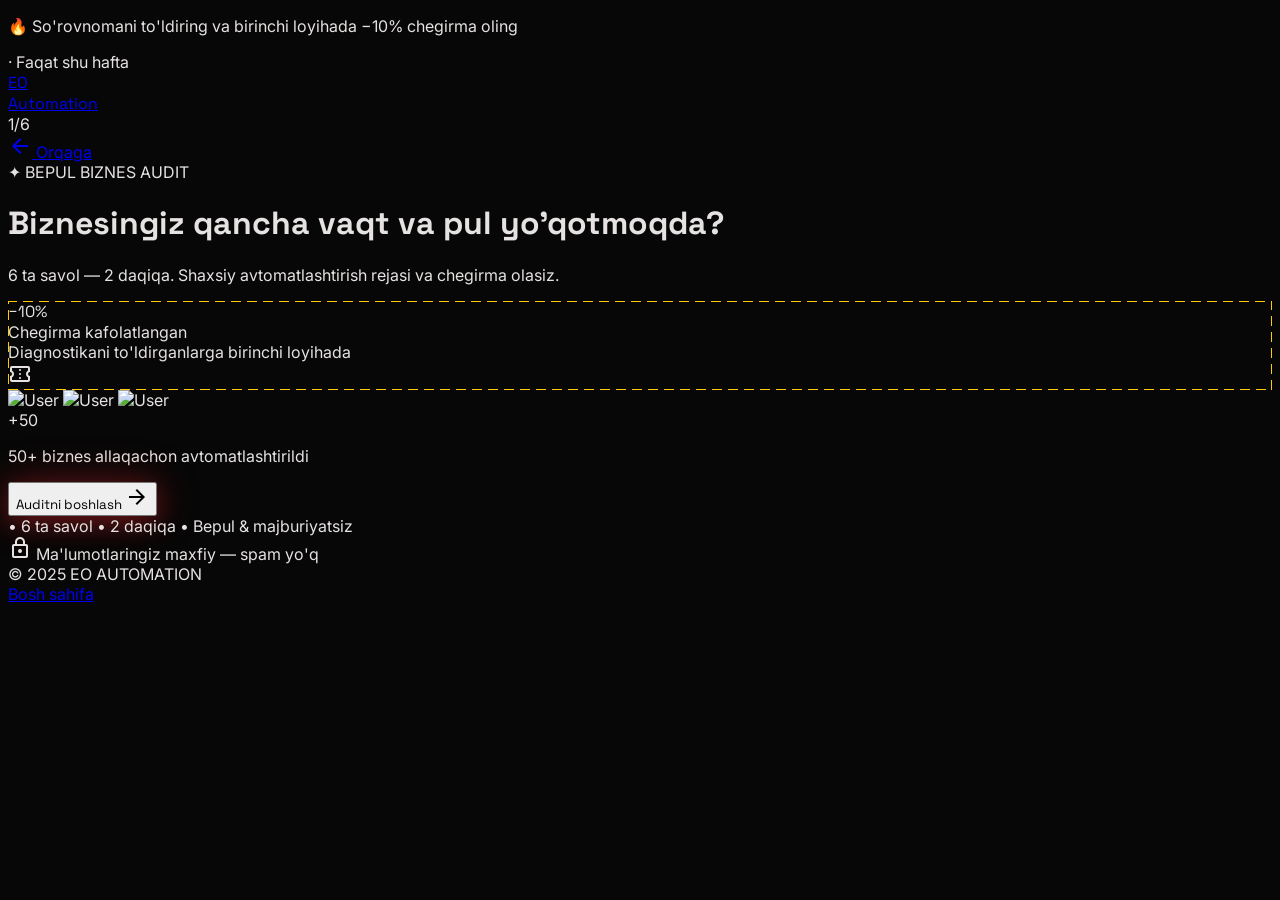
==== commit c9316c66: "Redesign quiz with Stitch-generated premium UI (Precision Brutalism) Co-Authored-By: Claude Sonnet 4" ====
--- a/quiz.html
+++ b/quiz.html
@@ -1,893 +1,541 @@
 <!DOCTYPE html>
-<html lang="uz">
+<html class="dark" lang="uz">
 <head>
-  <meta charset="UTF-8">
-  <meta name="viewport" content="width=device-width, initial-scale=1.0">
-  <title>Biznes Diagnostika — 10% Chegirma | EO Automation</title>
-  <meta name="description" content="Biznesingizni bepul diagnostika qiling va birinchi loyihada 10% chegirma oling.">
-  <link href="https://fonts.googleapis.com/css2?family=Space+Grotesk:wght@500;600;700;800&family=Inter:wght@400;500;600&display=swap" rel="stylesheet">
-  <style>
-    *, *::before, *::after { box-sizing: border-box; margin: 0; padding: 0; }
-
-    :root {
-      --bg:    #070707;
-      --card:  #111111;
-      --card2: #161616;
-      --bd:    rgba(255,255,255,0.08);
-      --red:   #E8292A;
-      --red2:  #ff5252;
-      --w:     #ffffff;
-      --g:     #7a7a7a;
-      --g2:    #3a3a3a;
-    }
-
-    html { scroll-behavior: smooth; }
-    body {
-      background: var(--bg);
-      color: var(--w);
-      font-family: 'Inter', sans-serif;
-      min-height: 100vh;
-      -webkit-font-smoothing: antialiased;
-      overflow-x: hidden;
-    }
-
-    /* ─── OFFER BANNER ──────────────────────────────────────── */
-    .offer-banner {
-      background: linear-gradient(135deg, #1a0000 0%, #2d0505 50%, #1a0000 100%);
-      border-bottom: 1px solid rgba(232,41,42,0.3);
-      padding: 10px 20px;
-      text-align: center;
-      position: sticky; top: 0; z-index: 200;
-    }
-    .offer-banner-inner {
-      display: inline-flex; align-items: center; gap: 10px;
-      flex-wrap: wrap; justify-content: center;
-    }
-    .offer-fire { font-size: 18px; }
-    .offer-text {
-      font-family: 'Space Grotesk', sans-serif;
-      font-size: 14px; font-weight: 700;
-      color: var(--w);
-    }
-    .offer-text span {
-      color: #ffcc00;
-      background: rgba(255,204,0,0.12);
-      border: 1px solid rgba(255,204,0,0.3);
-      border-radius: 6px;
-      padding: 2px 8px;
-      font-size: 15px;
-    }
-    .offer-sub { font-size: 12px; color: rgba(255,255,255,0.55); }
-
-    /* ─── TOPBAR ────────────────────────────────────────────── */
-    .topbar {
-      height: 58px;
-      display: flex; align-items: center; justify-content: space-between;
-      padding: 0 clamp(16px, 4vw, 48px);
-      border-bottom: 1px solid var(--bd);
-      background: rgba(7,7,7,0.98);
-    }
-    .topbar-logo {
-      display: flex; align-items: center; gap: 9px;
-      text-decoration: none; color: var(--w);
-      font-family: 'Space Grotesk', sans-serif;
-      font-weight: 700; font-size: 17px;
-    }
-    .logo-box {
-      width: 30px; height: 30px; border-radius: 7px;
-      background: var(--red);
-      display: flex; align-items: center; justify-content: center;
-      font-size: 12px; font-weight: 800;
-    }
-    .topbar-back {
-      color: var(--g); font-size: 13px; text-decoration: none;
-      display: flex; align-items: center; gap: 5px;
-      transition: color .2s;
-    }
-    .topbar-back:hover { color: var(--w); }
-
-    /* ─── PROGRESS ──────────────────────────────────────────── */
-    .progress-bar-wrap {
-      height: 3px; background: rgba(255,255,255,0.05);
-      position: sticky; top: 0; z-index: 100;
-    }
-    .progress-bar-fill {
-      height: 3px;
-      background: linear-gradient(90deg, var(--red), var(--red2));
-      transition: width .45s cubic-bezier(.4,0,.2,1);
-    }
-
-    /* ─── LAYOUT ────────────────────────────────────────────── */
-    .stage {
-      min-height: calc(100vh - 120px);
-      display: flex; align-items: center; justify-content: center;
-      padding: 40px 20px 60px;
-    }
-
-    /* ─── SCREEN SYSTEM ─────────────────────────────────────── */
-    .screen { display: none; width: 100%; max-width: 640px; }
-    .screen.show {
-      display: block;
-      animation: slideUp .35s cubic-bezier(.4,0,.2,1) forwards;
-    }
-    @keyframes slideUp {
-      from { opacity: 0; transform: translateY(22px); }
-      to   { opacity: 1; transform: translateY(0); }
-    }
-
-    /* ─── WELCOME ───────────────────────────────────────────── */
-    .w-eyebrow {
-      display: inline-flex; align-items: center; gap: 8px;
-      font-size: 12px; font-weight: 700; letter-spacing: .1em;
-      color: var(--red); text-transform: uppercase;
-      border: 1px solid rgba(232,41,42,0.25);
-      background: rgba(232,41,42,0.07);
-      border-radius: 100px; padding: 5px 14px;
-      margin-bottom: 22px;
-    }
-    .w-title {
-      font-family: 'Space Grotesk', sans-serif;
-      font-size: clamp(30px, 6vw, 52px);
-      font-weight: 800; line-height: 1.1;
-      letter-spacing: -0.03em;
-      margin-bottom: 18px;
-    }
-    .w-title em { color: var(--red); font-style: normal; }
-    .w-desc {
-      font-size: 17px; color: var(--g); line-height: 1.7;
-      margin-bottom: 32px; max-width: 500px;
-    }
-
-    /* discount pill inside welcome */
-    .w-discount {
-      display: inline-flex; align-items: center; gap: 10px;
-      background: linear-gradient(135deg, rgba(255,204,0,0.1), rgba(255,204,0,0.05));
-      border: 1.5px solid rgba(255,204,0,0.3);
-      border-radius: 14px;
-      padding: 12px 20px;
-      margin-bottom: 32px;
-    }
-    .w-discount-pct {
-      font-family: 'Space Grotesk', sans-serif;
-      font-size: 28px; font-weight: 800; color: #ffcc00;
-      line-height: 1;
-    }
-    .w-discount-text { font-size: 13px; color: rgba(255,255,255,0.7); line-height: 1.5; }
-    .w-discount-text strong { color: var(--w); display: block; }
-
-    .w-meta {
-      display: flex; align-items: center; gap: 20px;
-      margin-bottom: 36px; flex-wrap: wrap;
-    }
-    .w-meta-item {
-      display: flex; align-items: center; gap: 7px;
-      font-size: 13px; color: var(--g);
-    }
-    .w-dot { width: 5px; height: 5px; border-radius: 50%; background: var(--red); }
-
-    /* Social proof avatars */
-    .w-social {
-      display: flex; align-items: center; gap: 12px; margin-bottom: 36px;
-    }
-    .w-avatars { display: flex; }
-    .w-av {
-      width: 34px; height: 34px; border-radius: 50%;
-      border: 2px solid var(--bg);
-      display: flex; align-items: center; justify-content: center;
-      font-size: 12px; font-weight: 800; color: #fff;
-      margin-left: -9px;
-    }
-    .w-av:first-child { margin-left: 0; }
-    .w-social-text { font-size: 13px; color: var(--g); }
-    .w-social-text strong { color: var(--w); }
-
-    .start-btn {
-      display: inline-flex; align-items: center; gap: 10px;
-      padding: 18px 36px;
-      background: linear-gradient(135deg, var(--red) 0%, var(--red2) 100%);
-      color: var(--w); border: none; border-radius: 100px;
-      font-family: 'Space Grotesk', sans-serif;
-      font-size: 17px; font-weight: 700;
-      cursor: pointer;
-      transition: transform .2s, box-shadow .2s;
-      text-decoration: none;
-      box-shadow: 0 8px 32px rgba(232,41,42,0.3);
-    }
-    .start-btn:hover {
-      transform: translateY(-3px);
-      box-shadow: 0 18px 48px rgba(232,41,42,0.45);
-    }
-    .start-note { font-size: 12px; color: var(--g2); margin-top: 14px; }
-
-    /* ─── QUESTION SCREEN ───────────────────────────────────── */
-    .q-step { font-size: 12px; font-weight: 700; letter-spacing: .12em;
-      color: var(--red); text-transform: uppercase; margin-bottom: 18px; }
-
-    .q-card {
-      background: var(--card);
-      border: 1px solid var(--bd);
-      border-radius: 20px;
-      padding: clamp(24px, 4vw, 40px);
-      margin-bottom: 0;
-    }
-
-    .q-title {
-      font-family: 'Space Grotesk', sans-serif;
-      font-size: clamp(20px, 4vw, 28px);
-      font-weight: 700; line-height: 1.3;
-      margin-bottom: 8px;
-    }
-    .q-sub {
-      font-size: 14px; color: var(--g);
-      margin-bottom: 26px; line-height: 1.6;
-    }
-
-    /* Options */
-    .options { display: flex; flex-direction: column; gap: 10px; }
-
-    .opt {
-      display: flex; align-items: center; gap: 14px;
-      background: var(--card2);
-      border: 1.5px solid var(--bd);
-      border-radius: 12px;
-      padding: 15px 18px;
-      cursor: pointer;
-      transition: border-color .15s, background .15s, transform .12s;
-      user-select: none;
-      position: relative;
-    }
-    .opt:hover {
-      border-color: rgba(232,41,42,0.45);
-      background: rgba(232,41,42,0.04);
-      transform: translateX(5px);
-    }
-    .opt.selected {
-      border-color: var(--red);
-      background: rgba(232,41,42,0.08);
-    }
-    .opt-key {
-      width: 34px; height: 34px; border-radius: 9px; flex-shrink: 0;
-      background: rgba(255,255,255,0.05);
-      border: 1px solid rgba(255,255,255,0.1);
-      display: flex; align-items: center; justify-content: center;
-      font-size: 13px; font-weight: 700; color: var(--g);
-      transition: all .15s;
-    }
-    .opt.selected .opt-key {
-      background: var(--red); border-color: var(--red); color: #fff;
-    }
-    .opt-body { flex: 1; }
-    .opt-label { font-size: 15px; font-weight: 600; line-height: 1.3; }
-    .opt-hint { font-size: 12px; color: var(--g); margin-top: 2px; }
-
-    /* selected checkmark */
-    .opt-check {
-      width: 20px; height: 20px; border-radius: 50%;
-      background: var(--red);
-      display: none; align-items: center; justify-content: center;
-      flex-shrink: 0;
-      font-size: 11px; color: #fff; font-weight: 700;
-    }
-    .opt.selected .opt-check { display: flex; }
-
-    /* Next button */
-    .q-footer { margin-top: 20px; display: flex; align-items: center; gap: 14px; }
-    .next-btn {
-      flex: 1; padding: 15px 24px;
-      background: linear-gradient(135deg, var(--red), var(--red2));
-      color: var(--w); border: none; border-radius: 12px;
-      font-family: 'Space Grotesk', sans-serif;
-      font-size: 16px; font-weight: 700;
-      cursor: pointer;
-      display: flex; align-items: center; justify-content: center; gap: 8px;
-      transition: opacity .2s, transform .2s, box-shadow .2s;
-      opacity: .3; pointer-events: none;
-    }
-    .next-btn.on { opacity: 1; pointer-events: auto; }
-    .next-btn.on:hover {
-      transform: translateY(-2px);
-      box-shadow: 0 10px 28px rgba(232,41,42,0.4);
-    }
-    .back-link {
-      font-size: 13px; color: var(--g); cursor: pointer;
-      text-decoration: none; transition: color .2s; flex-shrink: 0;
-    }
-    .back-link:hover { color: var(--w); }
-
-    /* ─── CONTACT SCREEN ────────────────────────────────────── */
-    .contact-card {
-      background: var(--card);
-      border: 1px solid var(--bd);
-      border-radius: 20px;
-      padding: clamp(24px, 4vw, 40px);
-    }
-    .contact-offer {
-      display: flex; align-items: center; gap: 12px;
-      background: linear-gradient(135deg, rgba(255,204,0,0.08), rgba(255,204,0,0.04));
-      border: 1px solid rgba(255,204,0,0.25);
-      border-radius: 12px;
-      padding: 14px 18px;
-      margin-bottom: 24px;
-    }
-    .contact-offer-pct {
-      font-family: 'Space Grotesk', sans-serif;
-      font-size: 26px; font-weight: 800; color: #ffcc00; flex-shrink: 0;
-    }
-    .contact-offer-text { font-size: 13px; color: rgba(255,255,255,0.7); line-height: 1.5; }
-    .contact-offer-text strong { color: var(--w); }
-
-    .c-title {
-      font-family: 'Space Grotesk', sans-serif;
-      font-size: 22px; font-weight: 700; margin-bottom: 6px;
-    }
-    .c-sub { font-size: 14px; color: var(--g); margin-bottom: 24px; line-height: 1.6; }
-
-    .c-row { display: grid; grid-template-columns: 1fr 1fr; gap: 12px; }
-    @media (max-width: 480px) { .c-row { grid-template-columns: 1fr; } }
-
-    .c-group { margin-bottom: 14px; }
-    .c-label {
-      display: block; font-size: 12px; font-weight: 600;
-      color: var(--g); margin-bottom: 7px; letter-spacing: .03em;
-    }
-    .c-req { color: var(--red); }
-    .c-input {
-      width: 100%;
-      background: var(--card2);
-      border: 1.5px solid var(--bd);
-      border-radius: 10px;
-      padding: 13px 16px;
-      color: var(--w);
-      font-family: 'Inter', sans-serif; font-size: 15px;
-      outline: none; transition: border-color .2s;
-    }
-    .c-input::placeholder { color: var(--g2); }
-    .c-input:focus { border-color: rgba(232,41,42,0.5); }
-
-    .submit-btn {
-      width: 100%; padding: 16px;
-      background: linear-gradient(135deg, var(--red), var(--red2));
-      color: var(--w); border: none; border-radius: 12px;
-      font-family: 'Space Grotesk', sans-serif;
-      font-size: 17px; font-weight: 700;
-      cursor: pointer; margin-top: 6px;
-      display: flex; align-items: center; justify-content: center; gap: 8px;
-      transition: transform .2s, box-shadow .2s;
-      box-shadow: 0 8px 28px rgba(232,41,42,0.3);
-    }
-    .submit-btn:hover:not(:disabled) {
-      transform: translateY(-2px);
-      box-shadow: 0 14px 36px rgba(232,41,42,0.45);
-    }
-    .submit-btn:disabled { opacity: .5; cursor: not-allowed; }
-    .c-note { font-size: 11px; color: var(--g2); text-align: center; margin-top: 10px; }
-
-    /* ─── THANK YOU ─────────────────────────────────────────── */
-    .ty {
-      text-align: center;
-      background: var(--card);
-      border: 1px solid var(--bd);
-      border-radius: 20px;
-      padding: clamp(40px, 6vw, 60px) clamp(24px, 5vw, 48px);
-    }
-    .ty-icon { font-size: 52px; margin-bottom: 20px; display: block; }
-    .ty-title {
-      font-family: 'Space Grotesk', sans-serif;
-      font-size: clamp(24px, 4vw, 32px); font-weight: 800;
-      margin-bottom: 12px; line-height: 1.2;
-    }
-    .ty-desc { font-size: 15px; color: var(--g); line-height: 1.7; margin-bottom: 28px; }
-
-    .ty-code-wrap {
-      background: rgba(255,204,0,0.06);
-      border: 1.5px dashed rgba(255,204,0,0.3);
-      border-radius: 12px;
-      padding: 16px 20px;
-      margin-bottom: 28px;
-    }
-    .ty-code-label { font-size: 11px; color: var(--g); text-transform: uppercase; letter-spacing: .1em; margin-bottom: 6px; }
-    .ty-code {
-      font-family: 'Space Grotesk', sans-serif;
-      font-size: 22px; font-weight: 800; color: #ffcc00;
-      letter-spacing: .06em;
-    }
-    .ty-code-hint { font-size: 12px; color: var(--g); margin-top: 4px; }
-
-    .ty-tg {
-      display: inline-flex; align-items: center; gap: 10px;
-      background: #229ED9; color: #fff;
-      border-radius: 12px; padding: 14px 28px;
-      font-family: 'Space Grotesk', sans-serif;
-      font-size: 15px; font-weight: 700; text-decoration: none;
-      transition: background .2s, transform .2s;
-      margin-bottom: 16px;
-    }
-    .ty-tg:hover { background: #1a8fc5; transform: translateY(-2px); }
-    .ty-home { display: block; font-size: 13px; color: var(--g); text-decoration: none; transition: color .2s; }
-    .ty-home:hover { color: var(--w); }
-
-    /* ─── RESPONSIVE ────────────────────────────────────────── */
-    @media (max-width: 600px) {
-      .offer-sub { display: none; }
-    }
-  </style>
+<meta charset="utf-8"/>
+<meta content="width=device-width, initial-scale=1.0" name="viewport"/>
+<title>Biznes Audit — EO Automation</title>
+<script src="https://cdn.tailwindcss.com?plugins=forms,container-queries"></script>
+<link href="https://fonts.googleapis.com/css2?family=Space+Grotesk:wght@300;400;500;600;700;800&family=Inter:wght@300;400;500;600;700&display=swap" rel="stylesheet"/>
+<link href="https://fonts.googleapis.com/css2?family=Material+Symbols+Outlined:wght,FILL@100..700,0..1&display=swap" rel="stylesheet"/>
+<script id="tailwind-config">
+tailwind.config = {
+  darkMode: "class",
+  theme: {
+    extend: {
+      colors: {
+        "surface": "#131313",
+        "surface-container-high": "#2a2a2a",
+        "surface-container-highest": "#353534",
+        "surface-container-low": "#1c1b1b",
+        "surface-container-lowest": "#0e0e0e",
+        "on-surface": "#e5e2e1",
+        "on-surface-variant": "#e6bdb8",
+        "outline": "#ad8884",
+        "outline-variant": "#5d3f3c",
+        "primary": "#E8292A",
+        "primary-container": "#ff544b",
+        "secondary-container": "#fecb00",
+        "secondary-fixed": "#ffe08b",
+      },
+      fontFamily: {
+        "headline": ["Space Grotesk"],
+        "body": ["Inter"],
+      }
+    },
+  },
+}
+</script>
+<style>
+  body { background-color: #070707; font-family: 'Inter', sans-serif; color: #e5e2e1; }
+  .sg { font-family: 'Space Grotesk', sans-serif; }
+  .dashed-border {
+    background-image: url("data:image/svg+xml,%3csvg width='100%25' height='100%25' xmlns='http://www.w3.org/2000/svg'%3e%3crect width='100%25' height='100%25' fill='none' stroke='%23fecb00' stroke-width='2' stroke-dasharray='8%2c 8' stroke-dashoffset='0' stroke-linecap='square'/%3e%3c/svg%3e");
+  }
+  /* Progress bar */
+  #pFill { transition: width .45s cubic-bezier(.4,0,.2,1); }
+  /* Screen system */
+  .screen { display: none; }
+  .screen.show { display: block; animation: fadeUp .35s cubic-bezier(.4,0,.2,1) forwards; }
+  @keyframes fadeUp { from { opacity:0; transform:translateY(18px); } to { opacity:1; transform:translateY(0); } }
+  /* Option hover */
+  .opt-row { transition: border-color .15s, background .15s, transform .12s; }
+  .opt-row:hover { transform: translateX(4px); }
+  .opt-row.selected { border-color: #E8292A !important; background: rgba(232,41,42,0.08) !important; }
+  .opt-row.selected .opt-key { background: #E8292A !important; border-color: #E8292A !important; color: #fff !important; }
+  .opt-row.selected .opt-check { display: flex !important; }
+  /* CTA glow */
+  .cta-glow { box-shadow: 0 0 40px rgba(232,41,42,0.35), 0 8px 24px rgba(232,41,42,0.25); }
+  .cta-glow:hover { box-shadow: 0 0 60px rgba(232,41,42,0.5), 0 12px 32px rgba(232,41,42,0.35); transform: translateY(-2px); }
+</style>
 </head>
-<body>
-
-<!-- ══ OFFER BANNER ══ -->
-<div class="offer-banner">
-  <div class="offer-banner-inner">
-    <span class="offer-fire">🔥</span>
-    <div class="offer-text">
-      Diagnostikani to'ldiring va birinchi loyihada <span>−10%</span> chegirma oling
-    </div>
-    <span class="offer-sub">· Faqat shu hafta</span>
-  </div>
+<body class="antialiased overflow-x-hidden min-h-screen">
+
+<!-- ═══ OFFER BANNER ═══ -->
+<div class="sticky top-0 z-[60] w-full bg-gradient-to-r from-[#1a0000] to-[#2d0505] flex flex-col sm:flex-row items-center justify-center py-3 px-4 gap-2 text-center">
+  <p class="font-medium text-sm tracking-wide">
+    🔥 So'rovnomani to'ldiring va birinchi loyihada
+    <span class="inline-flex items-center px-2 py-0.5 mx-1 bg-[#fecb00] text-[#0e0e0e] font-bold text-xs rounded-full">−10%</span>
+    chegirma oling
+  </p>
+  <span class="text-[#ad8884] text-[10px] uppercase tracking-widest opacity-80">· Faqat shu hafta</span>
 </div>
 
-<!-- ══ TOPBAR ══ -->
-<div class="topbar">
-  <a class="topbar-logo" href="index.html">
-    <div class="logo-box">EO</div>
-    Automation
-  </a>
-  <a class="topbar-back" href="index.html">← Bosh sahifaga</a>
-</div>
-
-<!-- ══ PROGRESS BAR ══ -->
-<div class="progress-bar-wrap">
-  <div class="progress-bar-fill" id="pFill" style="width:0%"></div>
-</div>
-
-<!-- ══ STAGE ══ -->
-<div class="stage">
-
-  <!-- ══════════════ WELCOME ══════════════ -->
-  <div class="screen show" id="s0">
-    <div class="w-eyebrow">✦ Bepul biznes diagnostika</div>
-    <h1 class="w-title">
-      Biznesingiz<br>qancha <em>vaqt</em> va<br><em>pul</em> yo'qotmoqda?
+<!-- ═══ NAVBAR ═══ -->
+<header class="sticky top-[44px] z-50 w-full bg-[#070707]/90 backdrop-blur-xl border-b border-[#e5e2e1]/5">
+  <div class="max-w-5xl mx-auto px-6 h-14 flex items-center justify-between">
+    <a href="index.html" class="flex items-center gap-3">
+      <div class="w-8 h-8 bg-[#E8292A] flex items-center justify-center">
+        <span class="text-white font-black text-xs sg">EO</span>
+      </div>
+      <span class="sg uppercase tracking-tight font-bold text-base text-white">Automation</span>
+    </a>
+    <!-- Progress bar -->
+    <div class="flex items-center gap-3">
+      <div id="progressWrap" class="hidden items-center gap-2">
+        <div class="w-24 h-1.5 bg-[#e5e2e1]/10 rounded-full overflow-hidden">
+          <div id="pFill" class="h-full bg-gradient-to-r from-[#E8292A] to-[#ff5252] rounded-full" style="width:0%"></div>
+        </div>
+        <span id="pLabel" class="text-[#ad8884] text-xs">1/6</span>
+      </div>
+      <a href="index.html" class="text-[#ad8884] hover:text-[#e5e2e1] transition-colors text-sm flex items-center gap-1">
+        <span class="material-symbols-outlined text-sm">arrow_back</span> Orqaga
+      </a>
+    </div>
+  </div>
+</header>
+
+<!-- ═══ MAIN ═══ -->
+<main class="relative pt-10 pb-24 px-6 flex flex-col items-center">
+  <!-- BG glow -->
+  <div class="absolute top-0 left-1/2 -translate-x-1/2 w-[600px] h-[400px] bg-[#E8292A]/8 blur-[140px] pointer-events-none -z-10"></div>
+  <div class="fixed top-[-10%] right-[-5%] w-[500px] h-[500px] bg-[#E8292A]/4 rounded-full blur-[120px] pointer-events-none -z-10"></div>
+  <div class="fixed bottom-[-10%] left-[-5%] w-[400px] h-[400px] bg-[#fecb00]/3 rounded-full blur-[100px] pointer-events-none -z-10"></div>
+
+  <!-- ════ WELCOME ════ -->
+  <div class="screen show w-full max-w-[680px] flex flex-col items-center text-center" id="s0">
+    <!-- Eyebrow -->
+    <div class="mb-8 px-4 py-1.5 border border-[#E8292A] rounded-full inline-flex items-center gap-2">
+      <span class="text-[#E8292A] text-xs font-bold tracking-[0.2em] uppercase">✦ BEPUL BIZNES AUDIT</span>
+    </div>
+    <!-- Headline -->
+    <h1 class="sg text-5xl md:text-6xl font-bold leading-[1.1] mb-6 tracking-tight">
+      Biznesingiz qancha <span class="text-[#E8292A]">vaqt</span> va <span class="text-[#E8292A]">pul</span> yo'qotmoqda?
     </h1>
-    <p class="w-desc">
-      6 ta savol — 2 daqiqa. Javoblaringizga qarab shaxsiy avtomatlashtirish rejasi tuzamiz va birinchi loyihada chegirma beramiz.
+    <!-- Subtext -->
+    <p class="text-[#888888] text-lg leading-relaxed max-w-lg mb-10">
+      6 ta savol — 2 daqiqa. Shaxsiy avtomatlashtirish rejasi va chegirma olasiz.
     </p>
-
-    <div class="w-discount">
-      <div class="w-discount-pct">−10%</div>
-      <div class="w-discount-text">
-        <strong>Chegirma kafolatlangan</strong>
-        Diagnostikani to'ldirganlarga birinchi loyihada
-      </div>
-    </div>
-
-    <div class="w-social">
-      <div class="w-avatars">
-        <div class="w-av" style="background:#c0392b">S</div>
-        <div class="w-av" style="background:#1a5276">A</div>
-        <div class="w-av" style="background:#1e8449">J</div>
-        <div class="w-av" style="background:#7d6608">M</div>
-        <div class="w-av" style="background:#512e5f">F</div>
-      </div>
-      <div class="w-social-text">
-        <strong>50+ biznes</strong> allaqachon avtomatlashtirildi
-      </div>
-    </div>
-
-    <div class="w-meta">
-      <div class="w-meta-item"><div class="w-dot"></div>6 ta savol</div>
-      <div class="w-meta-item"><div class="w-dot"></div>2 daqiqa</div>
-      <div class="w-meta-item"><div class="w-dot"></div>Bepul & majburiyatsiz</div>
-    </div>
-
-    <button class="start-btn" onclick="go(1)">
-      Diagnostikani boshlash →
-    </button>
-    <p class="start-note">🔒 Ma'lumotlaringiz maxfiy — spam yo'q</p>
-  </div>
-
-  <!-- ══════════════ Q1 — Soha ══════════════ -->
-  <div class="screen" id="s1">
-    <div class="q-step">1 / 6 savol</div>
-    <div class="q-card">
-      <h2 class="q-title">Biznesingiz qaysi sohada?</h2>
-      <p class="q-sub">Eng mos variantni tanlang — bir marta bosing</p>
-      <div class="options" id="opts1">
-        <div class="opt" onclick="pick(this,1)">
-          <div class="opt-key">A</div>
-          <div class="opt-body">
-            <div class="opt-label">E-commerce / Onlayn savdo</div>
-            <div class="opt-hint">Onlayn do'kon, marketplace, dropshipping</div>
+    <!-- Discount box -->
+    <div class="w-full mb-10 p-6 bg-[#0e0e0e] dashed-border flex flex-col sm:flex-row items-center justify-between gap-6">
+      <div class="flex items-center gap-6">
+        <div class="text-[#fecb00] text-5xl font-black sg">−10%</div>
+        <div class="text-left border-l border-[#e5e2e1]/10 pl-6">
+          <div class="text-white font-bold text-lg leading-tight mb-1">Chegirma kafolatlangan</div>
+          <div class="text-[#ad8884] text-sm">Diagnostikani to'ldirganlarga birinchi loyihada</div>
+        </div>
+      </div>
+      <span class="material-symbols-outlined text-[#fecb00] text-4xl hidden md:block">confirmation_number</span>
+    </div>
+    <!-- Social proof -->
+    <div class="flex flex-col items-center gap-3 mb-8">
+      <div class="flex -space-x-3">
+        <img src="https://lh3.googleusercontent.com/aida-public/[base64]" alt="User" class="w-10 h-10 rounded-full border-2 border-[#070707] object-cover"/>
+        <img src="https://lh3.googleusercontent.com/aida-public/[base64]" alt="User" class="w-10 h-10 rounded-full border-2 border-[#070707] object-cover"/>
+        <img src="https://lh3.googleusercontent.com/aida-public/[base64]" alt="User" class="w-10 h-10 rounded-full border-2 border-[#070707] object-cover"/>
+        <div class="w-10 h-10 rounded-full border-2 border-[#070707] bg-[#2a2a2a] flex items-center justify-center text-[10px] font-bold text-[#E8292A]">+50</div>
+      </div>
+      <p class="text-[#ad8884] text-sm font-medium">50+ biznes allaqachon avtomatlashtirildi</p>
+    </div>
+    <!-- CTA -->
+    <div class="w-full relative group mb-4">
+      <div class="absolute -inset-1 bg-[#E8292A] rounded-full blur opacity-25 group-hover:opacity-40 transition duration-500"></div>
+      <button onclick="startQuiz()" class="relative w-full py-5 px-8 bg-gradient-to-r from-[#E8292A] to-[#ff544b] rounded-full text-white sg text-xl font-bold uppercase tracking-wider flex items-center justify-center gap-3 transition-all active:scale-[0.98] cta-glow">
+        Auditni boshlash
+        <span class="material-symbols-outlined">arrow_forward</span>
+      </button>
+    </div>
+    <!-- Meta -->
+    <div class="flex items-center justify-center gap-6 text-[#ad8884] text-sm mb-8">
+      <span>• 6 ta savol</span>
+      <span>• 2 daqiqa</span>
+      <span>• Bepul & majburiyatsiz</span>
+    </div>
+    <div class="flex items-center gap-2 text-[#ad8884] text-xs opacity-60">
+      <span class="material-symbols-outlined text-sm">lock</span>
+      Ma'lumotlaringiz maxfiy — spam yo'q
+    </div>
+  </div>
+
+  <!-- ════ QUESTIONS ════ -->
+
+  <!-- Q1 -->
+  <div class="screen w-full max-w-[640px]" id="s1">
+    <div class="text-[#E8292A] text-xs font-bold tracking-[0.15em] uppercase mb-5">1 / 6 — Biznes sohasi</div>
+    <div class="bg-[#111] border border-[#e5e2e1]/8 p-8 mb-5">
+      <h2 class="sg text-2xl md:text-3xl font-bold mb-2">Biznesingiz qaysi sohada?</h2>
+      <p class="text-[#888] text-sm mb-7">Eng mos variantni tanlang</p>
+      <div class="flex flex-col gap-3" id="opts1">
+        <div class="opt-row border border-[#e5e2e1]/8 bg-[#161616] p-4 flex items-center gap-4 cursor-pointer" onclick="pick(this,1)">
+          <div class="opt-key w-8 h-8 border border-[#e5e2e1]/15 bg-[#e5e2e1]/5 flex items-center justify-center text-[#888] text-sm font-bold flex-shrink-0">A</div>
+          <div class="flex-1">
+            <div class="font-semibold text-[15px]">E-commerce / Onlayn savdo</div>
+            <div class="text-[#888] text-xs mt-0.5">Onlayn do'kon, marketplace, dropshipping</div>
           </div>
-          <div class="opt-check">✓</div>
-        </div>
-        <div class="opt" onclick="pick(this,1)">
-          <div class="opt-key">B</div>
-          <div class="opt-body">
-            <div class="opt-label">Xizmat ko'rsatish</div>
-            <div class="opt-hint">Konsalting, ta'lim, IT, dizayn, yuridik</div>
+          <div class="opt-check w-5 h-5 bg-[#E8292A] rounded-full items-center justify-center text-white text-xs hidden">✓</div>
+        </div>
+        <div class="opt-row border border-[#e5e2e1]/8 bg-[#161616] p-4 flex items-center gap-4 cursor-pointer" onclick="pick(this,1)">
+          <div class="opt-key w-8 h-8 border border-[#e5e2e1]/15 bg-[#e5e2e1]/5 flex items-center justify-center text-[#888] text-sm font-bold flex-shrink-0">B</div>
+          <div class="flex-1">
+            <div class="font-semibold text-[15px]">Xizmat ko'rsatish</div>
+            <div class="text-[#888] text-xs mt-0.5">Konsalting, ta'lim, IT, dizayn, yuridik</div>
           </div>
-          <div class="opt-check">✓</div>
-        </div>
-        <div class="opt" onclick="pick(this,1)">
-          <div class="opt-key">C</div>
-          <div class="opt-body">
-            <div class="opt-label">Ishlab chiqarish / Savdo</div>
-            <div class="opt-hint">Ulgurji, chakana, ishlab chiqarish</div>
+          <div class="opt-check w-5 h-5 bg-[#E8292A] rounded-full items-center justify-center text-white text-xs hidden">✓</div>
+        </div>
+        <div class="opt-row border border-[#e5e2e1]/8 bg-[#161616] p-4 flex items-center gap-4 cursor-pointer" onclick="pick(this,1)">
+          <div class="opt-key w-8 h-8 border border-[#e5e2e1]/15 bg-[#e5e2e1]/5 flex items-center justify-center text-[#888] text-sm font-bold flex-shrink-0">C</div>
+          <div class="flex-1">
+            <div class="font-semibold text-[15px]">Ishlab chiqarish / Savdo</div>
+            <div class="text-[#888] text-xs mt-0.5">Ulgurji, chakana, ishlab chiqarish</div>
           </div>
-          <div class="opt-check">✓</div>
-        </div>
-        <div class="opt" onclick="pick(this,1)">
-          <div class="opt-key">D</div>
-          <div class="opt-body">
-            <div class="opt-label">Restoran / Café / Retail</div>
-            <div class="opt-hint">Oziq-ovqat, do'kon, xizmat nuqtalari</div>
+          <div class="opt-check w-5 h-5 bg-[#E8292A] rounded-full items-center justify-center text-white text-xs hidden">✓</div>
+        </div>
+        <div class="opt-row border border-[#e5e2e1]/8 bg-[#161616] p-4 flex items-center gap-4 cursor-pointer" onclick="pick(this,1)">
+          <div class="opt-key w-8 h-8 border border-[#e5e2e1]/15 bg-[#e5e2e1]/5 flex items-center justify-center text-[#888] text-sm font-bold flex-shrink-0">D</div>
+          <div class="flex-1">
+            <div class="font-semibold text-[15px]">Restoran / Café / Retail</div>
+            <div class="text-[#888] text-xs mt-0.5">Oziq-ovqat, do'kon, xizmat nuqtalari</div>
           </div>
-          <div class="opt-check">✓</div>
-        </div>
-      </div>
-    </div>
-    <div class="q-footer">
-      <span class="back-link" onclick="go(0)">← Orqaga</span>
-      <button class="next-btn" id="nb1" onclick="go(2)">Keyingisi →</button>
-    </div>
-  </div>
-
-  <!-- ══════════════ Q2 — Xodimlar ══════════════ -->
-  <div class="screen" id="s2">
-    <div class="q-step">2 / 6 savol</div>
-    <div class="q-card">
-      <h2 class="q-title">Nechta xodim bilan ishlaysiz?</h2>
-      <p class="q-sub">Hozirgi jamoangiz hajmi</p>
-      <div class="options" id="opts2">
-        <div class="opt" onclick="pick(this,2)">
-          <div class="opt-key">A</div>
-          <div class="opt-body">
-            <div class="opt-label">Faqat men yoki 1–3 kishi</div>
-            <div class="opt-hint">Solopreneur yoki kichik jamoa</div>
-          </div>
-          <div class="opt-check">✓</div>
-        </div>
-        <div class="opt" onclick="pick(this,2)">
-          <div class="opt-key">B</div>
-          <div class="opt-body">
-            <div class="opt-label">4–15 kishi</div>
-            <div class="opt-hint">O'rta kichik kompaniya</div>
-          </div>
-          <div class="opt-check">✓</div>
-        </div>
-        <div class="opt" onclick="pick(this,2)">
-          <div class="opt-key">C</div>
-          <div class="opt-body">
-            <div class="opt-label">16–50 kishi</div>
-            <div class="opt-hint">O'rta kompaniya</div>
-          </div>
-          <div class="opt-check">✓</div>
-        </div>
-        <div class="opt" onclick="pick(this,2)">
-          <div class="opt-key">D</div>
-          <div class="opt-body">
-            <div class="opt-label">50+ kishi</div>
-            <div class="opt-hint">Yirik kompaniya / korporatsiya</div>
-          </div>
-          <div class="opt-check">✓</div>
-        </div>
-      </div>
-    </div>
-    <div class="q-footer">
-      <span class="back-link" onclick="go(1)">← Orqaga</span>
-      <button class="next-btn" id="nb2" onclick="go(3)">Keyingisi →</button>
-    </div>
-  </div>
-
-  <!-- ══════════════ Q3 — Muammo ══════════════ -->
-  <div class="screen" id="s3">
-    <div class="q-step">3 / 6 savol</div>
-    <div class="q-card">
-      <h2 class="q-title">Biznesingizdagi eng katta muammo?</h2>
-      <p class="q-sub">Nima eng ko'p vaqt va energiya oladi?</p>
-      <div class="options" id="opts3">
-        <div class="opt" onclick="pick(this,3)">
-          <div class="opt-key">A</div>
-          <div class="opt-body">
-            <div class="opt-label">⏰ Vaqt yetmaydi</div>
-            <div class="opt-hint">Takroriy ishlar, hujjatlar, hisobotlar</div>
-          </div>
-          <div class="opt-check">✓</div>
-        </div>
-        <div class="opt" onclick="pick(this,3)">
-          <div class="opt-key">B</div>
-          <div class="opt-body">
-            <div class="opt-label">❌ Xato va tushib ketmalar</div>
-            <div class="opt-hint">Qo'lda kiritishda xatolar, buyurtmalar yo'qoladi</div>
-          </div>
-          <div class="opt-check">✓</div>
-        </div>
-        <div class="opt" onclick="pick(this,3)">
-          <div class="opt-key">C</div>
-          <div class="opt-body">
-            <div class="opt-label">💬 Mijozlar bilan aloqa</div>
-            <div class="opt-hint">Javob berishda kechikish, mijoz yo'qoladi</div>
-          </div>
-          <div class="opt-check">✓</div>
-        </div>
-        <div class="opt" onclick="pick(this,3)">
-          <div class="opt-key">D</div>
-          <div class="opt-body">
-            <div class="opt-label">📊 Nazorat va hisobot</div>
-            <div class="opt-hint">Ma'lumotlar tarqoq, holat ko'rinmaydi</div>
-          </div>
-          <div class="opt-check">✓</div>
-        </div>
-      </div>
-    </div>
-    <div class="q-footer">
-      <span class="back-link" onclick="go(2)">← Orqaga</span>
-      <button class="next-btn" id="nb3" onclick="go(4)">Keyingisi →</button>
-    </div>
-  </div>
-
-  <!-- ══════════════ Q4 — Vositalar ══════════════ -->
-  <div class="screen" id="s4">
-    <div class="q-step">4 / 6 savol</div>
-    <div class="q-card">
-      <h2 class="q-title">Hozir qanday vositalar ishlatiladi?</h2>
-      <p class="q-sub">Biznesingizdagi asosiy dastur yoki tizim</p>
-      <div class="options" id="opts4">
-        <div class="opt" onclick="pick(this,4)">
-          <div class="opt-key">A</div>
-          <div class="opt-body">
-            <div class="opt-label">📋 Faqat Excel / Google Sheets</div>
-            <div class="opt-hint">Asosan jadvallar va fayllar</div>
-          </div>
-          <div class="opt-check">✓</div>
-        </div>
-        <div class="opt" onclick="pick(this,4)">
-          <div class="opt-key">B</div>
-          <div class="opt-body">
-            <div class="opt-label">🖥️ CRM yoki ERP tizimi</div>
-            <div class="opt-hint">Bitrix24, AmoCRM, 1C va boshqalar</div>
-          </div>
-          <div class="opt-check">✓</div>
-        </div>
-        <div class="opt" onclick="pick(this,4)">
-          <div class="opt-key">C</div>
-          <div class="opt-body">
-            <div class="opt-label">💬 Telegram / WhatsApp</div>
-            <div class="opt-hint">Asosan messenjerlar orqali</div>
-          </div>
-          <div class="opt-check">✓</div>
-        </div>
-        <div class="opt" onclick="pick(this,4)">
-          <div class="opt-key">D</div>
-          <div class="opt-body">
-            <div class="opt-label">📝 Hech qanday tizim yo'q</div>
-            <div class="opt-hint">Og'zaki kelishuv va qog'oz</div>
-          </div>
-          <div class="opt-check">✓</div>
-        </div>
-      </div>
-    </div>
-    <div class="q-footer">
-      <span class="back-link" onclick="go(3)">← Orqaga</span>
-      <button class="next-btn" id="nb4" onclick="go(5)">Keyingisi →</button>
-    </div>
-  </div>
-
-  <!-- ══════════════ Q5 — Maqsad ══════════════ -->
-  <div class="screen" id="s5">
-    <div class="q-step">5 / 6 savol</div>
-    <div class="q-card">
-      <h2 class="q-title">Avtomatlashtirish orqali nima olmoqchisiz?</h2>
-      <p class="q-sub">Asosiy maqsadingiz</p>
-      <div class="options" id="opts5">
-        <div class="opt" onclick="pick(this,5)">
-          <div class="opt-key">A</div>
-          <div class="opt-body">
-            <div class="opt-label">🕐 Vaqt tejash</div>
-            <div class="opt-hint">Kunlik takroriy ishlarni avtomatik qilish</div>
-          </div>
-          <div class="opt-check">✓</div>
-        </div>
-        <div class="opt" onclick="pick(this,5)">
-          <div class="opt-key">B</div>
-          <div class="opt-body">
-            <div class="opt-label">💰 Xarajatni kamaytirish</div>
-            <div class="opt-hint">Xodim va operatsion xarajatlarni optimallashtirish</div>
-          </div>
-          <div class="opt-check">✓</div>
-        </div>
-        <div class="opt" onclick="pick(this,5)">
-          <div class="opt-key">C</div>
-          <div class="opt-body">
-            <div class="opt-label">📈 Ko'proq mijoz jalb qilish</div>
-            <div class="opt-hint">Avtomatik lead, follow-up, bot</div>
-          </div>
-          <div class="opt-check">✓</div>
-        </div>
-        <div class="opt" onclick="pick(this,5)">
-          <div class="opt-key">D</div>
-          <div class="opt-body">
-            <div class="opt-label">🎯 Biznesni tartibga solish</div>
-            <div class="opt-hint">Barcha jarayonni bir joyda nazorat qilish</div>
-          </div>
-          <div class="opt-check">✓</div>
-        </div>
-      </div>
-    </div>
-    <div class="q-footer">
-      <span class="back-link" onclick="go(4)">← Orqaga</span>
-      <button class="next-btn" id="nb5" onclick="go(6)">Keyingisi →</button>
-    </div>
-  </div>
-
-  <!-- ══════════════ Q6 — Byudjet ══════════════ -->
-  <div class="screen" id="s6">
-    <div class="q-step">6 / 6 savol — Oxirgi!</div>
-    <div class="q-card">
-      <h2 class="q-title">Oylik byudjet qancha?</h2>
-      <p class="q-sub">Avtomatlashtirish uchun ajratilishi mumkin bo'lgan miqdor</p>
-      <div class="options" id="opts6">
-        <div class="opt" onclick="pick(this,6)">
-          <div class="opt-key">A</div>
-          <div class="opt-body"><div class="opt-label">$200 gacha / oy</div></div>
-          <div class="opt-check">✓</div>
-        </div>
-        <div class="opt" onclick="pick(this,6)">
-          <div class="opt-key">B</div>
-          <div class="opt-body"><div class="opt-label">$200 – $500 / oy</div></div>
-          <div class="opt-check">✓</div>
-        </div>
-        <div class="opt" onclick="pick(this,6)">
-          <div class="opt-key">C</div>
-          <div class="opt-body"><div class="opt-label">$500 – $1,500 / oy</div></div>
-          <div class="opt-check">✓</div>
-        </div>
-        <div class="opt" onclick="pick(this,6)">
-          <div class="opt-key">D</div>
-          <div class="opt-body"><div class="opt-label">$1,500+ / oy</div></div>
-          <div class="opt-check">✓</div>
-        </div>
-      </div>
-    </div>
-    <div class="q-footer">
-      <span class="back-link" onclick="go(5)">← Orqaga</span>
-      <button class="next-btn" id="nb6" onclick="go(7)">Natijani olish →</button>
-    </div>
-  </div>
-
-  <!-- ══════════════ CONTACT ══════════════ -->
-  <div class="screen" id="s7">
-    <div class="q-step">Deyarli tayyor! 🎉</div>
-    <div class="contact-card">
-      <div class="contact-offer">
-        <div class="contact-offer-pct">−10%</div>
-        <div class="contact-offer-text">
-          <strong>Chegirma sizni kutmoqda!</strong>
-          Ma'lumotlaringizni qoldiring — chegirma kodi va shaxsiy tavsiya yuboramiz.
-        </div>
-      </div>
-
-      <h2 class="c-title">Siz bilan qanday bog'lanamiz?</h2>
-      <p class="c-sub">Mutaxassisimiz 24 soat ichida shaxsiy yechim bilan aloqaga chiqadi</p>
-
-      <div class="c-row">
-        <div class="c-group">
-          <label class="c-label">Ismingiz <span class="c-req">*</span></label>
-          <input class="c-input" type="text" id="cfName" placeholder="Ism Familiya">
-        </div>
-        <div class="c-group">
-          <label class="c-label">Telefon <span class="c-req">*</span></label>
-          <input class="c-input" type="tel" id="cfPhone" placeholder="+998 XX XXX XX XX">
-        </div>
-      </div>
-      <div class="c-group">
-        <label class="c-label">Kompaniya nomi</label>
-        <input class="c-input" type="text" id="cfCompany" placeholder="Masalan: Nexus Trade...">
-      </div>
-
-      <button class="submit-btn" id="submitBtn" onclick="submitForm()">
-        🚀 Bepul audit + 10% chegirma olish
-      </button>
-      <p class="c-note">🔒 Ma'lumotlaringiz maxfiy — spam va reklama yo'q</p>
-    </div>
-  </div>
-
-  <!-- ══════════════ THANK YOU ══════════════ -->
-  <div class="screen" id="s8">
-    <div class="ty">
-      <span class="ty-icon">🎉</span>
-      <h2 class="ty-title">Tabriklaymiz!<br>Ariza qabul qilindi</h2>
-      <p class="ty-desc">
-        Mutaxassisimiz <strong style="color:#fff">24 soat ichida</strong> siz bilan bog'lanadi va biznesingizga mos avtomatlashtirish yechimini taklif qiladi.
+          <div class="opt-check w-5 h-5 bg-[#E8292A] rounded-full items-center justify-center text-white text-xs hidden">✓</div>
+        </div>
+      </div>
+    </div>
+    <div class="flex items-center gap-3">
+      <span onclick="go(0)" class="text-[#888] text-sm cursor-pointer hover:text-white transition-colors">← Orqaga</span>
+      <button id="nb1" onclick="go(2)" class="flex-1 py-4 bg-gradient-to-r from-[#E8292A] to-[#ff544b] text-white sg font-bold text-base uppercase tracking-wide flex items-center justify-center gap-2 opacity-30 pointer-events-none transition-all">
+        Keyingisi <span class="material-symbols-outlined text-xl">arrow_forward</span>
+      </button>
+    </div>
+  </div>
+
+  <!-- Q2 -->
+  <div class="screen w-full max-w-[640px]" id="s2">
+    <div class="text-[#E8292A] text-xs font-bold tracking-[0.15em] uppercase mb-5">2 / 6 — Jamoa hajmi</div>
+    <div class="bg-[#111] border border-[#e5e2e1]/8 p-8 mb-5">
+      <h2 class="sg text-2xl md:text-3xl font-bold mb-2">Nechta xodim bilan ishlaysiz?</h2>
+      <p class="text-[#888] text-sm mb-7">Hozirgi jamoangiz hajmi</p>
+      <div class="flex flex-col gap-3" id="opts2">
+        <div class="opt-row border border-[#e5e2e1]/8 bg-[#161616] p-4 flex items-center gap-4 cursor-pointer" onclick="pick(this,2)">
+          <div class="opt-key w-8 h-8 border border-[#e5e2e1]/15 bg-[#e5e2e1]/5 flex items-center justify-center text-[#888] text-sm font-bold flex-shrink-0">A</div>
+          <div class="flex-1"><div class="font-semibold text-[15px]">Faqat men yoki 1–3 kishi</div><div class="text-[#888] text-xs mt-0.5">Solopreneur yoki kichik jamoa</div></div>
+          <div class="opt-check w-5 h-5 bg-[#E8292A] rounded-full items-center justify-center text-white text-xs hidden">✓</div>
+        </div>
+        <div class="opt-row border border-[#e5e2e1]/8 bg-[#161616] p-4 flex items-center gap-4 cursor-pointer" onclick="pick(this,2)">
+          <div class="opt-key w-8 h-8 border border-[#e5e2e1]/15 bg-[#e5e2e1]/5 flex items-center justify-center text-[#888] text-sm font-bold flex-shrink-0">B</div>
+          <div class="flex-1"><div class="font-semibold text-[15px]">4–15 kishi</div><div class="text-[#888] text-xs mt-0.5">O'rta kichik kompaniya</div></div>
+          <div class="opt-check w-5 h-5 bg-[#E8292A] rounded-full items-center justify-center text-white text-xs hidden">✓</div>
+        </div>
+        <div class="opt-row border border-[#e5e2e1]/8 bg-[#161616] p-4 flex items-center gap-4 cursor-pointer" onclick="pick(this,2)">
+          <div class="opt-key w-8 h-8 border border-[#e5e2e1]/15 bg-[#e5e2e1]/5 flex items-center justify-center text-[#888] text-sm font-bold flex-shrink-0">C</div>
+          <div class="flex-1"><div class="font-semibold text-[15px]">16–50 kishi</div><div class="text-[#888] text-xs mt-0.5">O'rta kompaniya</div></div>
+          <div class="opt-check w-5 h-5 bg-[#E8292A] rounded-full items-center justify-center text-white text-xs hidden">✓</div>
+        </div>
+        <div class="opt-row border border-[#e5e2e1]/8 bg-[#161616] p-4 flex items-center gap-4 cursor-pointer" onclick="pick(this,2)">
+          <div class="opt-key w-8 h-8 border border-[#e5e2e1]/15 bg-[#e5e2e1]/5 flex items-center justify-center text-[#888] text-sm font-bold flex-shrink-0">D</div>
+          <div class="flex-1"><div class="font-semibold text-[15px]">50+ kishi</div><div class="text-[#888] text-xs mt-0.5">Yirik kompaniya</div></div>
+          <div class="opt-check w-5 h-5 bg-[#E8292A] rounded-full items-center justify-center text-white text-xs hidden">✓</div>
+        </div>
+      </div>
+    </div>
+    <div class="flex items-center gap-3">
+      <span onclick="go(1)" class="text-[#888] text-sm cursor-pointer hover:text-white transition-colors">← Orqaga</span>
+      <button id="nb2" onclick="go(3)" class="flex-1 py-4 bg-gradient-to-r from-[#E8292A] to-[#ff544b] text-white sg font-bold text-base uppercase tracking-wide flex items-center justify-center gap-2 opacity-30 pointer-events-none transition-all">
+        Keyingisi <span class="material-symbols-outlined text-xl">arrow_forward</span>
+      </button>
+    </div>
+  </div>
+
+  <!-- Q3 -->
+  <div class="screen w-full max-w-[640px]" id="s3">
+    <div class="text-[#E8292A] text-xs font-bold tracking-[0.15em] uppercase mb-5">3 / 6 — Asosiy muammo</div>
+    <div class="bg-[#111] border border-[#e5e2e1]/8 p-8 mb-5">
+      <h2 class="sg text-2xl md:text-3xl font-bold mb-2">Eng katta muamlo nima?</h2>
+      <p class="text-[#888] text-sm mb-7">Nima eng ko'p vaqt va energiya oladi?</p>
+      <div class="flex flex-col gap-3" id="opts3">
+        <div class="opt-row border border-[#e5e2e1]/8 bg-[#161616] p-4 flex items-center gap-4 cursor-pointer" onclick="pick(this,3)">
+          <div class="opt-key w-8 h-8 border border-[#e5e2e1]/15 bg-[#e5e2e1]/5 flex items-center justify-center text-[#888] text-sm font-bold flex-shrink-0">A</div>
+          <div class="flex-1"><div class="font-semibold text-[15px]">⏰ Vaqt yetmaydi</div><div class="text-[#888] text-xs mt-0.5">Takroriy ishlar, hujjatlar, hisobotlar</div></div>
+          <div class="opt-check w-5 h-5 bg-[#E8292A] rounded-full items-center justify-center text-white text-xs hidden">✓</div>
+        </div>
+        <div class="opt-row border border-[#e5e2e1]/8 bg-[#161616] p-4 flex items-center gap-4 cursor-pointer" onclick="pick(this,3)">
+          <div class="opt-key w-8 h-8 border border-[#e5e2e1]/15 bg-[#e5e2e1]/5 flex items-center justify-center text-[#888] text-sm font-bold flex-shrink-0">B</div>
+          <div class="flex-1"><div class="font-semibold text-[15px]">❌ Xato va tushib ketmalar</div><div class="text-[#888] text-xs mt-0.5">Qo'lda kiritishda xatolar, buyurtmalar yo'qoladi</div></div>
+          <div class="opt-check w-5 h-5 bg-[#E8292A] rounded-full items-center justify-center text-white text-xs hidden">✓</div>
+        </div>
+        <div class="opt-row border border-[#e5e2e1]/8 bg-[#161616] p-4 flex items-center gap-4 cursor-pointer" onclick="pick(this,3)">
+          <div class="opt-key w-8 h-8 border border-[#e5e2e1]/15 bg-[#e5e2e1]/5 flex items-center justify-center text-[#888] text-sm font-bold flex-shrink-0">C</div>
+          <div class="flex-1"><div class="font-semibold text-[15px]">💬 Mijozlar bilan aloqa</div><div class="text-[#888] text-xs mt-0.5">Javob berishda kechikish, mijoz yo'qoladi</div></div>
+          <div class="opt-check w-5 h-5 bg-[#E8292A] rounded-full items-center justify-center text-white text-xs hidden">✓</div>
+        </div>
+        <div class="opt-row border border-[#e5e2e1]/8 bg-[#161616] p-4 flex items-center gap-4 cursor-pointer" onclick="pick(this,3)">
+          <div class="opt-key w-8 h-8 border border-[#e5e2e1]/15 bg-[#e5e2e1]/5 flex items-center justify-center text-[#888] text-sm font-bold flex-shrink-0">D</div>
+          <div class="flex-1"><div class="font-semibold text-[15px]">📊 Nazorat va hisobot</div><div class="text-[#888] text-xs mt-0.5">Ma'lumotlar tarqoq, holat ko'rinmaydi</div></div>
+          <div class="opt-check w-5 h-5 bg-[#E8292A] rounded-full items-center justify-center text-white text-xs hidden">✓</div>
+        </div>
+      </div>
+    </div>
+    <div class="flex items-center gap-3">
+      <span onclick="go(2)" class="text-[#888] text-sm cursor-pointer hover:text-white transition-colors">← Orqaga</span>
+      <button id="nb3" onclick="go(4)" class="flex-1 py-4 bg-gradient-to-r from-[#E8292A] to-[#ff544b] text-white sg font-bold text-base uppercase tracking-wide flex items-center justify-center gap-2 opacity-30 pointer-events-none transition-all">
+        Keyingisi <span class="material-symbols-outlined text-xl">arrow_forward</span>
+      </button>
+    </div>
+  </div>
+
+  <!-- Q4 -->
+  <div class="screen w-full max-w-[640px]" id="s4">
+    <div class="text-[#E8292A] text-xs font-bold tracking-[0.15em] uppercase mb-5">4 / 6 — Hozirgi vositalar</div>
+    <div class="bg-[#111] border border-[#e5e2e1]/8 p-8 mb-5">
+      <h2 class="sg text-2xl md:text-3xl font-bold mb-2">Hozir qanday vositalar ishlatiladi?</h2>
+      <p class="text-[#888] text-sm mb-7">Biznesingizdagi asosiy dastur yoki tizim</p>
+      <div class="flex flex-col gap-3" id="opts4">
+        <div class="opt-row border border-[#e5e2e1]/8 bg-[#161616] p-4 flex items-center gap-4 cursor-pointer" onclick="pick(this,4)">
+          <div class="opt-key w-8 h-8 border border-[#e5e2e1]/15 bg-[#e5e2e1]/5 flex items-center justify-center text-[#888] text-sm font-bold flex-shrink-0">A</div>
+          <div class="flex-1"><div class="font-semibold text-[15px]">📋 Faqat Excel / Google Sheets</div><div class="text-[#888] text-xs mt-0.5">Asosan jadvallar va fayllar</div></div>
+          <div class="opt-check w-5 h-5 bg-[#E8292A] rounded-full items-center justify-center text-white text-xs hidden">✓</div>
+        </div>
+        <div class="opt-row border border-[#e5e2e1]/8 bg-[#161616] p-4 flex items-center gap-4 cursor-pointer" onclick="pick(this,4)">
+          <div class="opt-key w-8 h-8 border border-[#e5e2e1]/15 bg-[#e5e2e1]/5 flex items-center justify-center text-[#888] text-sm font-bold flex-shrink-0">B</div>
+          <div class="flex-1"><div class="font-semibold text-[15px]">🖥️ CRM yoki ERP tizimi</div><div class="text-[#888] text-xs mt-0.5">Bitrix24, AmoCRM, 1C va boshqalar</div></div>
+          <div class="opt-check w-5 h-5 bg-[#E8292A] rounded-full items-center justify-center text-white text-xs hidden">✓</div>
+        </div>
+        <div class="opt-row border border-[#e5e2e1]/8 bg-[#161616] p-4 flex items-center gap-4 cursor-pointer" onclick="pick(this,4)">
+          <div class="opt-key w-8 h-8 border border-[#e5e2e1]/15 bg-[#e5e2e1]/5 flex items-center justify-center text-[#888] text-sm font-bold flex-shrink-0">C</div>
+          <div class="flex-1"><div class="font-semibold text-[15px]">💬 Telegram / WhatsApp</div><div class="text-[#888] text-xs mt-0.5">Asosan messenjerlar orqali</div></div>
+          <div class="opt-check w-5 h-5 bg-[#E8292A] rounded-full items-center justify-center text-white text-xs hidden">✓</div>
+        </div>
+        <div class="opt-row border border-[#e5e2e1]/8 bg-[#161616] p-4 flex items-center gap-4 cursor-pointer" onclick="pick(this,4)">
+          <div class="opt-key w-8 h-8 border border-[#e5e2e1]/15 bg-[#e5e2e1]/5 flex items-center justify-center text-[#888] text-sm font-bold flex-shrink-0">D</div>
+          <div class="flex-1"><div class="font-semibold text-[15px]">📝 Hech qanday tizim yo'q</div><div class="text-[#888] text-xs mt-0.5">Og'zaki kelishuv va qog'oz</div></div>
+          <div class="opt-check w-5 h-5 bg-[#E8292A] rounded-full items-center justify-center text-white text-xs hidden">✓</div>
+        </div>
+      </div>
+    </div>
+    <div class="flex items-center gap-3">
+      <span onclick="go(3)" class="text-[#888] text-sm cursor-pointer hover:text-white transition-colors">← Orqaga</span>
+      <button id="nb4" onclick="go(5)" class="flex-1 py-4 bg-gradient-to-r from-[#E8292A] to-[#ff544b] text-white sg font-bold text-base uppercase tracking-wide flex items-center justify-center gap-2 opacity-30 pointer-events-none transition-all">
+        Keyingisi <span class="material-symbols-outlined text-xl">arrow_forward</span>
+      </button>
+    </div>
+  </div>
+
+  <!-- Q5 -->
+  <div class="screen w-full max-w-[640px]" id="s5">
+    <div class="text-[#E8292A] text-xs font-bold tracking-[0.15em] uppercase mb-5">5 / 6 — Maqsad</div>
+    <div class="bg-[#111] border border-[#e5e2e1]/8 p-8 mb-5">
+      <h2 class="sg text-2xl md:text-3xl font-bold mb-2">Avtomatlashtirish orqali nima olmoqchisiz?</h2>
+      <p class="text-[#888] text-sm mb-7">Asosiy maqsadingiz</p>
+      <div class="flex flex-col gap-3" id="opts5">
+        <div class="opt-row border border-[#e5e2e1]/8 bg-[#161616] p-4 flex items-center gap-4 cursor-pointer" onclick="pick(this,5)">
+          <div class="opt-key w-8 h-8 border border-[#e5e2e1]/15 bg-[#e5e2e1]/5 flex items-center justify-center text-[#888] text-sm font-bold flex-shrink-0">A</div>
+          <div class="flex-1"><div class="font-semibold text-[15px]">🕐 Vaqt tejash</div><div class="text-[#888] text-xs mt-0.5">Kunlik takroriy ishlarni avtomatik qilish</div></div>
+          <div class="opt-check w-5 h-5 bg-[#E8292A] rounded-full items-center justify-center text-white text-xs hidden">✓</div>
+        </div>
+        <div class="opt-row border border-[#e5e2e1]/8 bg-[#161616] p-4 flex items-center gap-4 cursor-pointer" onclick="pick(this,5)">
+          <div class="opt-key w-8 h-8 border border-[#e5e2e1]/15 bg-[#e5e2e1]/5 flex items-center justify-center text-[#888] text-sm font-bold flex-shrink-0">B</div>
+          <div class="flex-1"><div class="font-semibold text-[15px]">💰 Xarajatni kamaytirish</div><div class="text-[#888] text-xs mt-0.5">Xodim va operatsion xarajatlarni optimallashtirish</div></div>
+          <div class="opt-check w-5 h-5 bg-[#E8292A] rounded-full items-center justify-center text-white text-xs hidden">✓</div>
+        </div>
+        <div class="opt-row border border-[#e5e2e1]/8 bg-[#161616] p-4 flex items-center gap-4 cursor-pointer" onclick="pick(this,5)">
+          <div class="opt-key w-8 h-8 border border-[#e5e2e1]/15 bg-[#e5e2e1]/5 flex items-center justify-center text-[#888] text-sm font-bold flex-shrink-0">C</div>
+          <div class="flex-1"><div class="font-semibold text-[15px]">📈 Ko'proq mijoz jalb qilish</div><div class="text-[#888] text-xs mt-0.5">Avtomatik lead, follow-up, bot</div></div>
+          <div class="opt-check w-5 h-5 bg-[#E8292A] rounded-full items-center justify-center text-white text-xs hidden">✓</div>
+        </div>
+        <div class="opt-row border border-[#e5e2e1]/8 bg-[#161616] p-4 flex items-center gap-4 cursor-pointer" onclick="pick(this,5)">
+          <div class="opt-key w-8 h-8 border border-[#e5e2e1]/15 bg-[#e5e2e1]/5 flex items-center justify-center text-[#888] text-sm font-bold flex-shrink-0">D</div>
+          <div class="flex-1"><div class="font-semibold text-[15px]">🎯 Biznesni tartibga solish</div><div class="text-[#888] text-xs mt-0.5">Barcha jarayonni bir joyda nazorat qilish</div></div>
+          <div class="opt-check w-5 h-5 bg-[#E8292A] rounded-full items-center justify-center text-white text-xs hidden">✓</div>
+        </div>
+      </div>
+    </div>
+    <div class="flex items-center gap-3">
+      <span onclick="go(4)" class="text-[#888] text-sm cursor-pointer hover:text-white transition-colors">← Orqaga</span>
+      <button id="nb5" onclick="go(6)" class="flex-1 py-4 bg-gradient-to-r from-[#E8292A] to-[#ff544b] text-white sg font-bold text-base uppercase tracking-wide flex items-center justify-center gap-2 opacity-30 pointer-events-none transition-all">
+        Keyingisi <span class="material-symbols-outlined text-xl">arrow_forward</span>
+      </button>
+    </div>
+  </div>
+
+  <!-- Q6 -->
+  <div class="screen w-full max-w-[640px]" id="s6">
+    <div class="text-[#E8292A] text-xs font-bold tracking-[0.15em] uppercase mb-5">6 / 6 — Oxirgi savol!</div>
+    <div class="bg-[#111] border border-[#e5e2e1]/8 p-8 mb-5">
+      <h2 class="sg text-2xl md:text-3xl font-bold mb-2">Oylik byudjet qancha?</h2>
+      <p class="text-[#888] text-sm mb-7">Avtomatlashtirish uchun ajratilishi mumkin</p>
+      <div class="flex flex-col gap-3" id="opts6">
+        <div class="opt-row border border-[#e5e2e1]/8 bg-[#161616] p-4 flex items-center gap-4 cursor-pointer" onclick="pick(this,6)">
+          <div class="opt-key w-8 h-8 border border-[#e5e2e1]/15 bg-[#e5e2e1]/5 flex items-center justify-center text-[#888] text-sm font-bold flex-shrink-0">A</div>
+          <div class="flex-1"><div class="font-semibold text-[15px]">$200 gacha / oy</div></div>
+          <div class="opt-check w-5 h-5 bg-[#E8292A] rounded-full items-center justify-center text-white text-xs hidden">✓</div>
+        </div>
+        <div class="opt-row border border-[#e5e2e1]/8 bg-[#161616] p-4 flex items-center gap-4 cursor-pointer" onclick="pick(this,6)">
+          <div class="opt-key w-8 h-8 border border-[#e5e2e1]/15 bg-[#e5e2e1]/5 flex items-center justify-center text-[#888] text-sm font-bold flex-shrink-0">B</div>
+          <div class="flex-1"><div class="font-semibold text-[15px]">$200 – $500 / oy</div></div>
+          <div class="opt-check w-5 h-5 bg-[#E8292A] rounded-full items-center justify-center text-white text-xs hidden">✓</div>
+        </div>
+        <div class="opt-row border border-[#e5e2e1]/8 bg-[#161616] p-4 flex items-center gap-4 cursor-pointer" onclick="pick(this,6)">
+          <div class="opt-key w-8 h-8 border border-[#e5e2e1]/15 bg-[#e5e2e1]/5 flex items-center justify-center text-[#888] text-sm font-bold flex-shrink-0">C</div>
+          <div class="flex-1"><div class="font-semibold text-[15px]">$500 – $1,500 / oy</div></div>
+          <div class="opt-check w-5 h-5 bg-[#E8292A] rounded-full items-center justify-center text-white text-xs hidden">✓</div>
+        </div>
+        <div class="opt-row border border-[#e5e2e1]/8 bg-[#161616] p-4 flex items-center gap-4 cursor-pointer" onclick="pick(this,6)">
+          <div class="opt-key w-8 h-8 border border-[#e5e2e1]/15 bg-[#e5e2e1]/5 flex items-center justify-center text-[#888] text-sm font-bold flex-shrink-0">D</div>
+          <div class="flex-1"><div class="font-semibold text-[15px]">$1,500+ / oy</div></div>
+          <div class="opt-check w-5 h-5 bg-[#E8292A] rounded-full items-center justify-center text-white text-xs hidden">✓</div>
+        </div>
+      </div>
+    </div>
+    <div class="flex items-center gap-3">
+      <span onclick="go(5)" class="text-[#888] text-sm cursor-pointer hover:text-white transition-colors">← Orqaga</span>
+      <button id="nb6" onclick="go(7)" class="flex-1 py-4 bg-gradient-to-r from-[#E8292A] to-[#ff544b] text-white sg font-bold text-base uppercase tracking-wide flex items-center justify-center gap-2 opacity-30 pointer-events-none transition-all">
+        Natijani olish <span class="material-symbols-outlined text-xl">arrow_forward</span>
+      </button>
+    </div>
+  </div>
+
+  <!-- ════ CONTACT ════ -->
+  <div class="screen w-full max-w-[640px]" id="s7">
+    <!-- Discount reminder -->
+    <div class="w-full mb-6 p-5 bg-[#0e0e0e] dashed-border flex items-center gap-5">
+      <div class="text-[#fecb00] text-4xl font-black sg flex-shrink-0">−10%</div>
+      <div>
+        <div class="text-white font-bold text-base leading-tight mb-0.5">Chegirma sizni kutmoqda!</div>
+        <div class="text-[#ad8884] text-sm">Ma'lumotlaringizni qoldiring — chegirma kodi va shaxsiy tavsiya yuboramiz</div>
+      </div>
+    </div>
+    <div class="bg-[#111] border border-[#e5e2e1]/8 p-8 mb-5">
+      <h2 class="sg text-2xl font-bold mb-2">Siz bilan qanday bog'lanamiz?</h2>
+      <p class="text-[#888] text-sm mb-7">Mutaxassisimiz 24 soat ichida shaxsiy yechim bilan aloqaga chiqadi</p>
+      <div class="grid grid-cols-2 gap-3 mb-3">
+        <div>
+          <label class="block text-xs font-semibold text-[#888] mb-2 uppercase tracking-wide">Ismingiz <span class="text-[#E8292A]">*</span></label>
+          <input id="cfName" type="text" placeholder="Ism Familiya" class="w-full bg-[#0e0e0e] border-0 border-b-2 border-[#e5e2e1]/10 focus:border-[#E8292A] px-0 py-3 text-white text-[15px] outline-none transition-colors placeholder-[#444]"/>
+        </div>
+        <div>
+          <label class="block text-xs font-semibold text-[#888] mb-2 uppercase tracking-wide">Telefon <span class="text-[#E8292A]">*</span></label>
+          <input id="cfPhone" type="tel" placeholder="+998 XX XXX XX XX" class="w-full bg-[#0e0e0e] border-0 border-b-2 border-[#e5e2e1]/10 focus:border-[#E8292A] px-0 py-3 text-white text-[15px] outline-none transition-colors placeholder-[#444]"/>
+        </div>
+      </div>
+      <div class="mb-6">
+        <label class="block text-xs font-semibold text-[#888] mb-2 uppercase tracking-wide">Kompaniya nomi</label>
+        <input id="cfCompany" type="text" placeholder="Masalan: Nexus Trade..." class="w-full bg-[#0e0e0e] border-0 border-b-2 border-[#e5e2e1]/10 focus:border-[#E8292A] px-0 py-3 text-white text-[15px] outline-none transition-colors placeholder-[#444]"/>
+      </div>
+      <div class="relative group">
+        <div class="absolute -inset-0.5 bg-[#E8292A] blur opacity-20 group-hover:opacity-35 transition duration-500"></div>
+        <button id="submitBtn" onclick="submitForm()" class="relative w-full py-4 px-8 bg-gradient-to-r from-[#E8292A] to-[#ff544b] text-white sg text-lg font-bold uppercase tracking-wider flex items-center justify-center gap-3 transition-all active:scale-[0.98]">
+          Bepul audit + 10% chegirma olish
+          <span class="material-symbols-outlined">rocket_launch</span>
+        </button>
+      </div>
+      <p class="text-[#444] text-xs text-center mt-4 uppercase tracking-widest">🔒 Maxfiy — spam va reklama yo'q</p>
+    </div>
+  </div>
+
+  <!-- ════ THANK YOU ════ -->
+  <div class="screen w-full max-w-[560px] text-center" id="s8">
+    <div class="bg-[#111] border border-[#e5e2e1]/8 p-10">
+      <div class="text-5xl mb-6">🎉</div>
+      <h2 class="sg text-3xl font-bold mb-3">Tabriklaymiz!</h2>
+      <p class="text-[#888] text-base leading-relaxed mb-8">
+        Mutaxassisimiz <strong class="text-white">24 soat ichida</strong> siz bilan bog'lanadi va biznesingizga mos avtomatlashtirish yechimini taklif qiladi.
       </p>
-
-      <div class="ty-code-wrap">
-        <div class="ty-code-label">Sizning chegirma kodingiz</div>
-        <div class="ty-code">EO-AUDIT-10</div>
-        <div class="ty-code-hint">Birinchi loyihangizda −10% chegirma uchun</div>
-      </div>
-
-      <a href="https://t.me/eo_business" target="_blank" rel="noopener" class="ty-tg">
-        <svg width="18" height="18" viewBox="0 0 24 24" fill="white">
-          <path d="M12 0C5.373 0 0 5.373 0 12s5.373 12 12 12 12-5.373 12-12S18.627 0 12 0zm5.562 8.248l-2.01 9.473c-.145.658-.537.818-1.084.508l-3-2.21-1.447 1.394c-.16.16-.295.295-.605.295l.213-3.053 5.56-5.023c.242-.213-.054-.333-.373-.12L7.48 14.287l-2.95-.924c-.64-.203-.654-.64.135-.948l11.527-4.447c.535-.194 1.002.13.37.28z"/>
-        </svg>
+      <div class="dashed-border bg-[#0e0e0e] p-5 mb-8">
+        <div class="text-[#ad8884] text-[10px] uppercase tracking-[0.2em] mb-2">Sizning chegirma kodingiz</div>
+        <div class="sg text-3xl font-black text-[#fecb00] tracking-widest mb-1">EO-AUDIT-10</div>
+        <div class="text-[#ad8884] text-xs">Birinchi loyihangizda −10% chegirma uchun</div>
+      </div>
+      <a href="https://t.me/eo_business" target="_blank" rel="noopener" class="w-full bg-[#229ED9] hover:bg-[#1a8fc5] text-white py-4 px-8 sg font-bold text-base uppercase tracking-wide flex items-center justify-center gap-3 transition-all mb-4">
+        <svg width="18" height="18" viewBox="0 0 24 24" fill="white"><path d="M12 0C5.373 0 0 5.373 0 12s5.373 12 12 12 12-5.373 12-12S18.627 0 12 0zm5.562 8.248l-2.01 9.473c-.145.658-.537.818-1.084.508l-3-2.21-1.447 1.394c-.16.16-.295.295-.605.295l.213-3.053 5.56-5.023c.242-.213-.054-.333-.373-.12L7.48 14.287l-2.95-.924c-.64-.203-.654-.64.135-.948l11.527-4.447c.535-.194 1.002.13.37.28z"/></svg>
         Telegram kanalga o'tish
       </a>
-      <a href="index.html" class="ty-home">← Bosh sahifaga qaytish</a>
-    </div>
-  </div>
-
-</div><!-- /stage -->
+      <a href="index.html" class="text-[#444] text-sm hover:text-[#888] transition-colors">← Bosh sahifaga qaytish</a>
+    </div>
+  </div>
+
+</main>
+
+<!-- Footer -->
+<footer class="w-full py-8 px-6 flex justify-between items-center bg-[#0e0e0e] border-t border-[#e5e2e1]/5 mt-auto">
+  <span class="text-[10px] uppercase tracking-widest text-[#e5e2e1] opacity-30">© 2025 EO AUTOMATION</span>
+  <div class="flex gap-6">
+    <a href="index.html" class="text-[10px] uppercase tracking-widest text-[#e5e2e1] opacity-30 hover:text-[#E8292A] hover:opacity-100 transition-all">Bosh sahifa</a>
+  </div>
+</footer>
 
 <script>
 const WEBHOOK = 'https://contentrealy.app.n8n.cloud/webhook/quiz-lead';
 const TOTAL   = 6;
 const answers = {};
 
+function startQuiz() {
+  document.getElementById('progressWrap').classList.remove('hidden');
+  document.getElementById('progressWrap').classList.add('flex');
+  go(1);
+}
+
 function go(step) {
   document.querySelectorAll('.screen').forEach(s => s.classList.remove('show'));
   const el = document.getElementById('s' + step);
   if (el) el.classList.add('show');
-
   // progress
   let pct = 0;
   if (step === 0) pct = 0;
   else if (step >= 7) pct = 100;
   else pct = Math.round(((step - 1) / TOTAL) * 100);
   document.getElementById('pFill').style.width = pct + '%';
-
+  if (step >= 1 && step <= 6) {
+    document.getElementById('pLabel').textContent = step + '/6';
+  } else if (step === 7) {
+    document.getElementById('pLabel').textContent = 'Deyarli!';
+  }
   window.scrollTo({ top: 0, behavior: 'smooth' });
 }
 
 function pick(el, qNum) {
-  document.querySelectorAll('#opts' + qNum + ' .opt').forEach(o => o.classList.remove('selected'));
+  document.querySelectorAll('#opts' + qNum + ' .opt-row').forEach(o => o.classList.remove('selected'));
   el.classList.add('selected');
-  answers['q' + qNum] = el.querySelector('.opt-label').textContent.trim();
+  answers['q' + qNum] = el.querySelector('.font-semibold') ? el.querySelector('.font-semibold').textContent.trim() : '';
   const nb = document.getElementById('nb' + qNum);
-  if (nb) nb.classList.add('on');
+  if (nb) { nb.classList.remove('opacity-30', 'pointer-events-none'); nb.classList.add('cta-glow'); }
 }
 
 async function submitForm() {
   const name    = document.getElementById('cfName').value.trim();
   const phone   = document.getElementById('cfPhone').value.trim();
   const company = document.getElementById('cfCompany').value.trim();
-
-  if (!name)  { document.getElementById('cfName').style.borderColor  = '#E8292A'; }
-  if (!phone) { document.getElementById('cfPhone').style.borderColor = '#E8292A'; }
-  if (!name || !phone) return;
-
+  if (!name || !phone) {
+    if (!name)  document.getElementById('cfName').style.borderBottomColor  = '#E8292A';
+    if (!phone) document.getElementById('cfPhone').style.borderBottomColor = '#E8292A';
+    return;
+  }
   const btn = document.getElementById('submitBtn');
-  btn.disabled = true;
-  btn.textContent = 'Yuborilmoqda...';
-
+  btn.disabled = true; btn.textContent = 'Yuborilmoqda...';
   try {
     await fetch(WEBHOOK, {
       method: 'POST',
       headers: { 'Content-Type': 'application/json' },
       body: JSON.stringify({
-        name, phone,
-        company:    company || '—',
+        name, phone, company: company||'—',
         discountCode: 'EO-AUDIT-10',
-        source:     'quiz-page',
-        timestamp:  new Date().toISOString(),
+        source: 'quiz-page',
+        timestamp: new Date().toISOString(),
         answers: [
-          { q: 'Biznes sohasi',     a: answers.q1 || '—' },
-          { q: 'Xodimlar soni',     a: answers.q2 || '—' },
-          { q: 'Asosiy muammo',     a: answers.q3 || '—' },
-          { q: 'Hozirgi vositalar', a: answers.q4 || '—' },
-          { q: 'Maqsad',            a: answers.q5 || '—' },
-          { q: 'Oylik byudjet',     a: answers.q6 || '—' },
+          { q:'Biznes sohasi',     a: answers.q1||'—' },
+          { q:'Xodimlar soni',     a: answers.q2||'—' },
+          { q:'Asosiy muammo',     a: answers.q3||'—' },
+          { q:'Hozirgi vositalar', a: answers.q4||'—' },
+          { q:'Maqsad',            a: answers.q5||'—' },
+          { q:'Oylik byudjet',     a: answers.q6||'—' },
         ]
       })
     });
   } catch(e) { console.warn(e); }
-
   go(8);
 }
 
-document.querySelectorAll('.c-input').forEach(el =>
-  el.addEventListener('input', () => el.style.borderColor = '')
-);
+['cfName','cfPhone','cfCompany'].forEach(id => {
+  const el = document.getElementById(id);
+  if (el) el.addEventListener('input', () => el.style.borderBottomColor = '');
+});
 </script>
 </body>
 </html>
